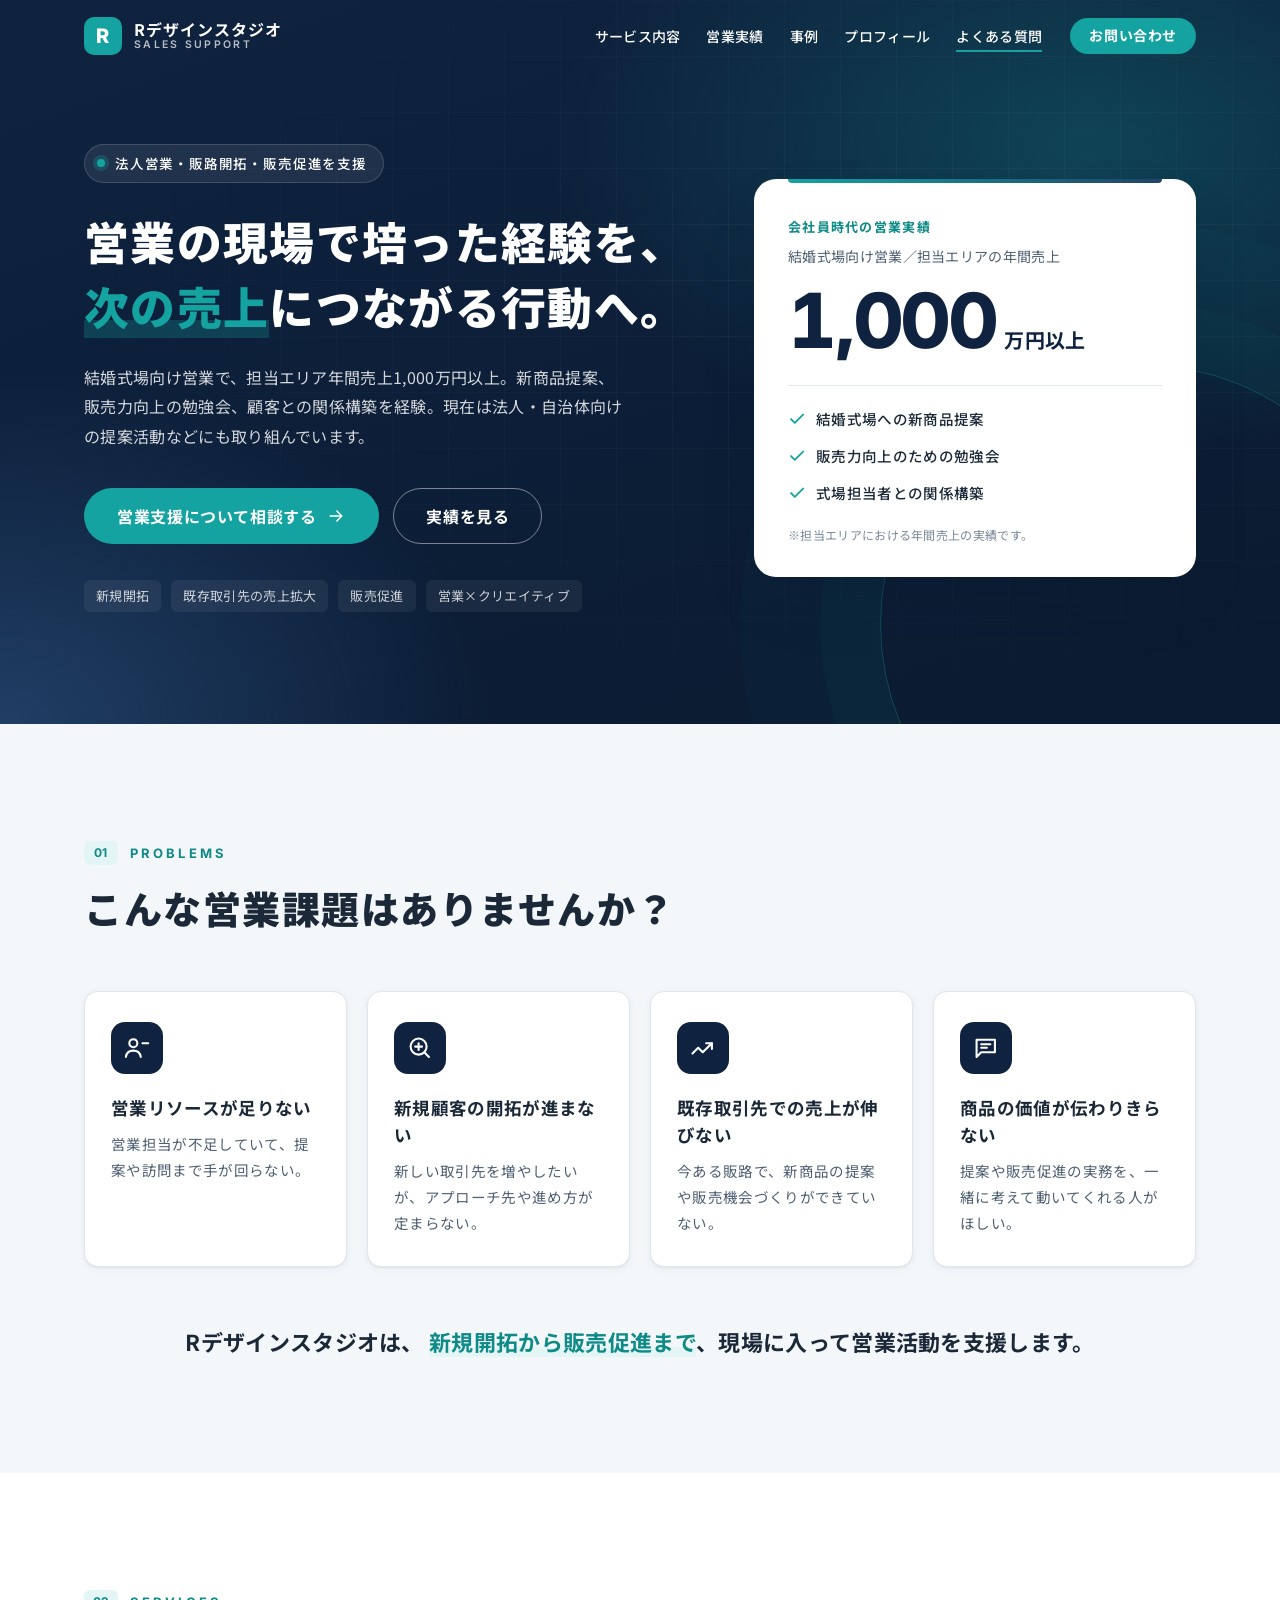
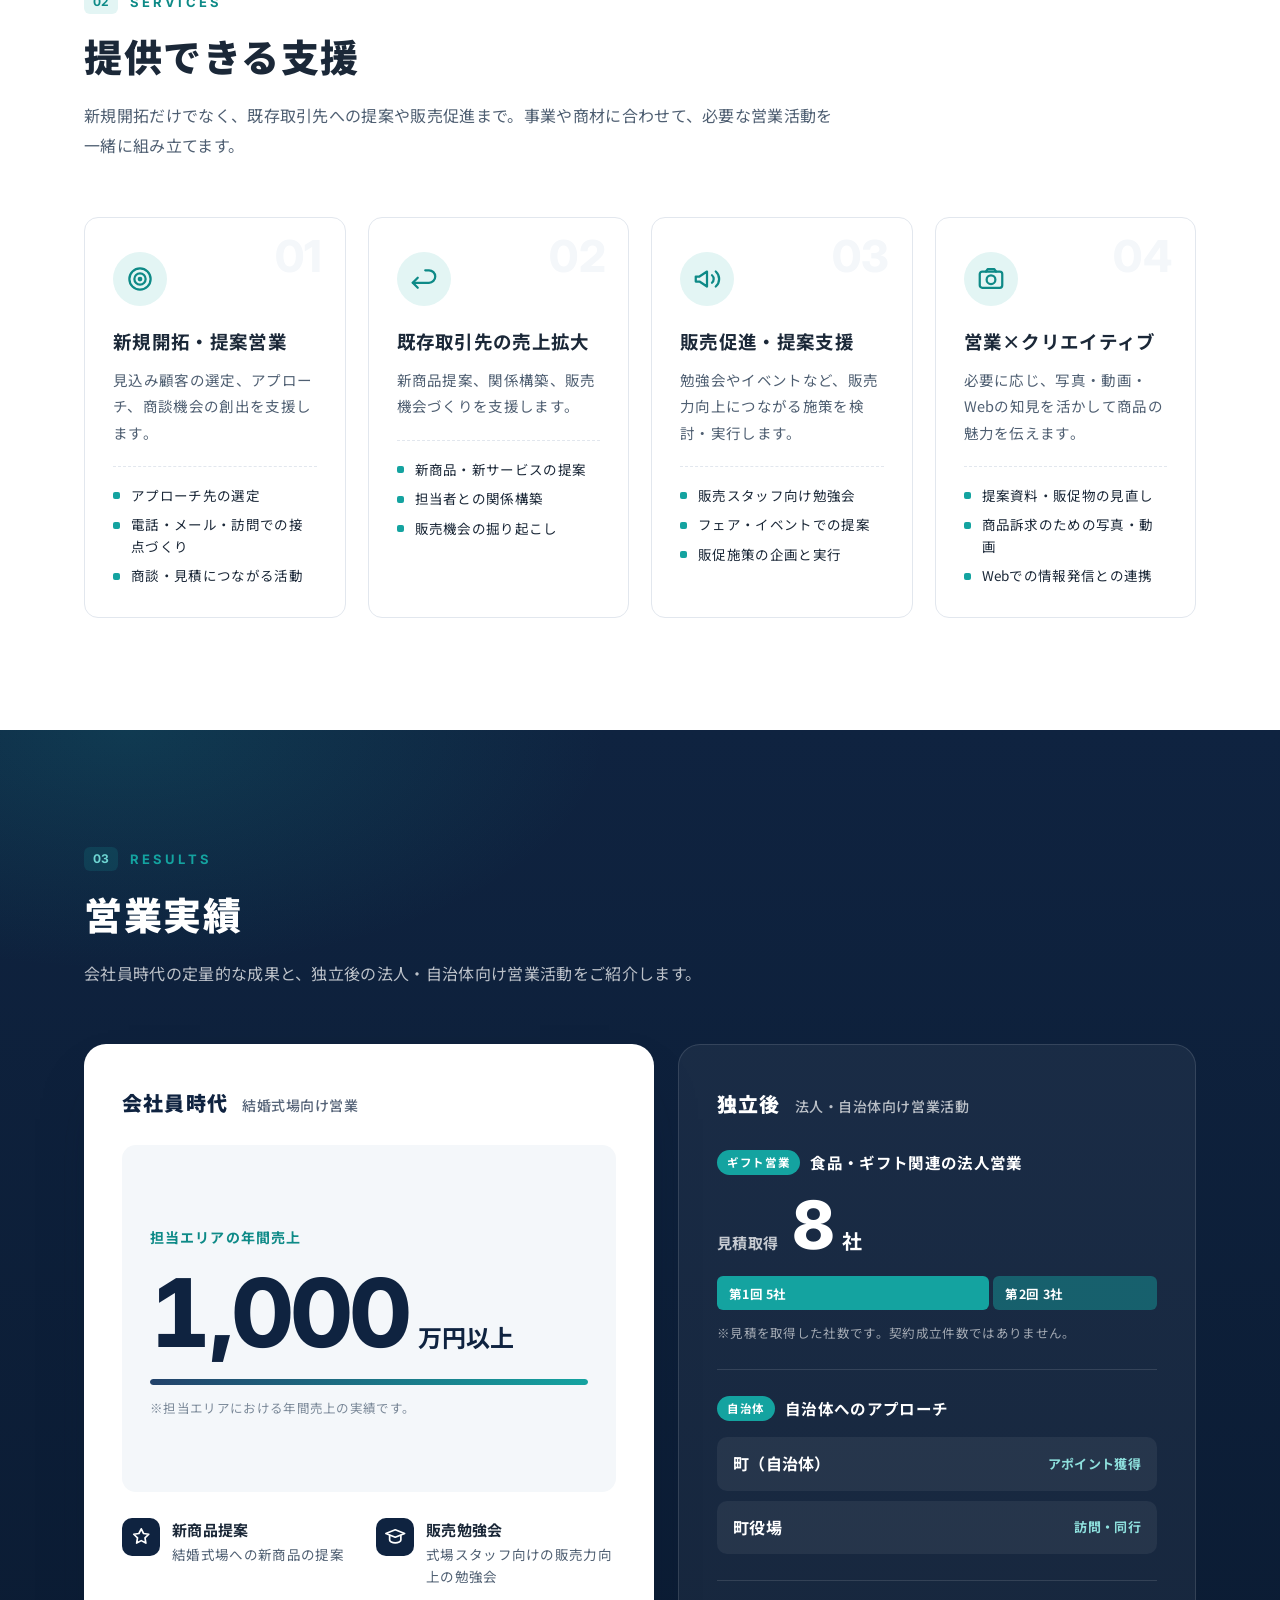
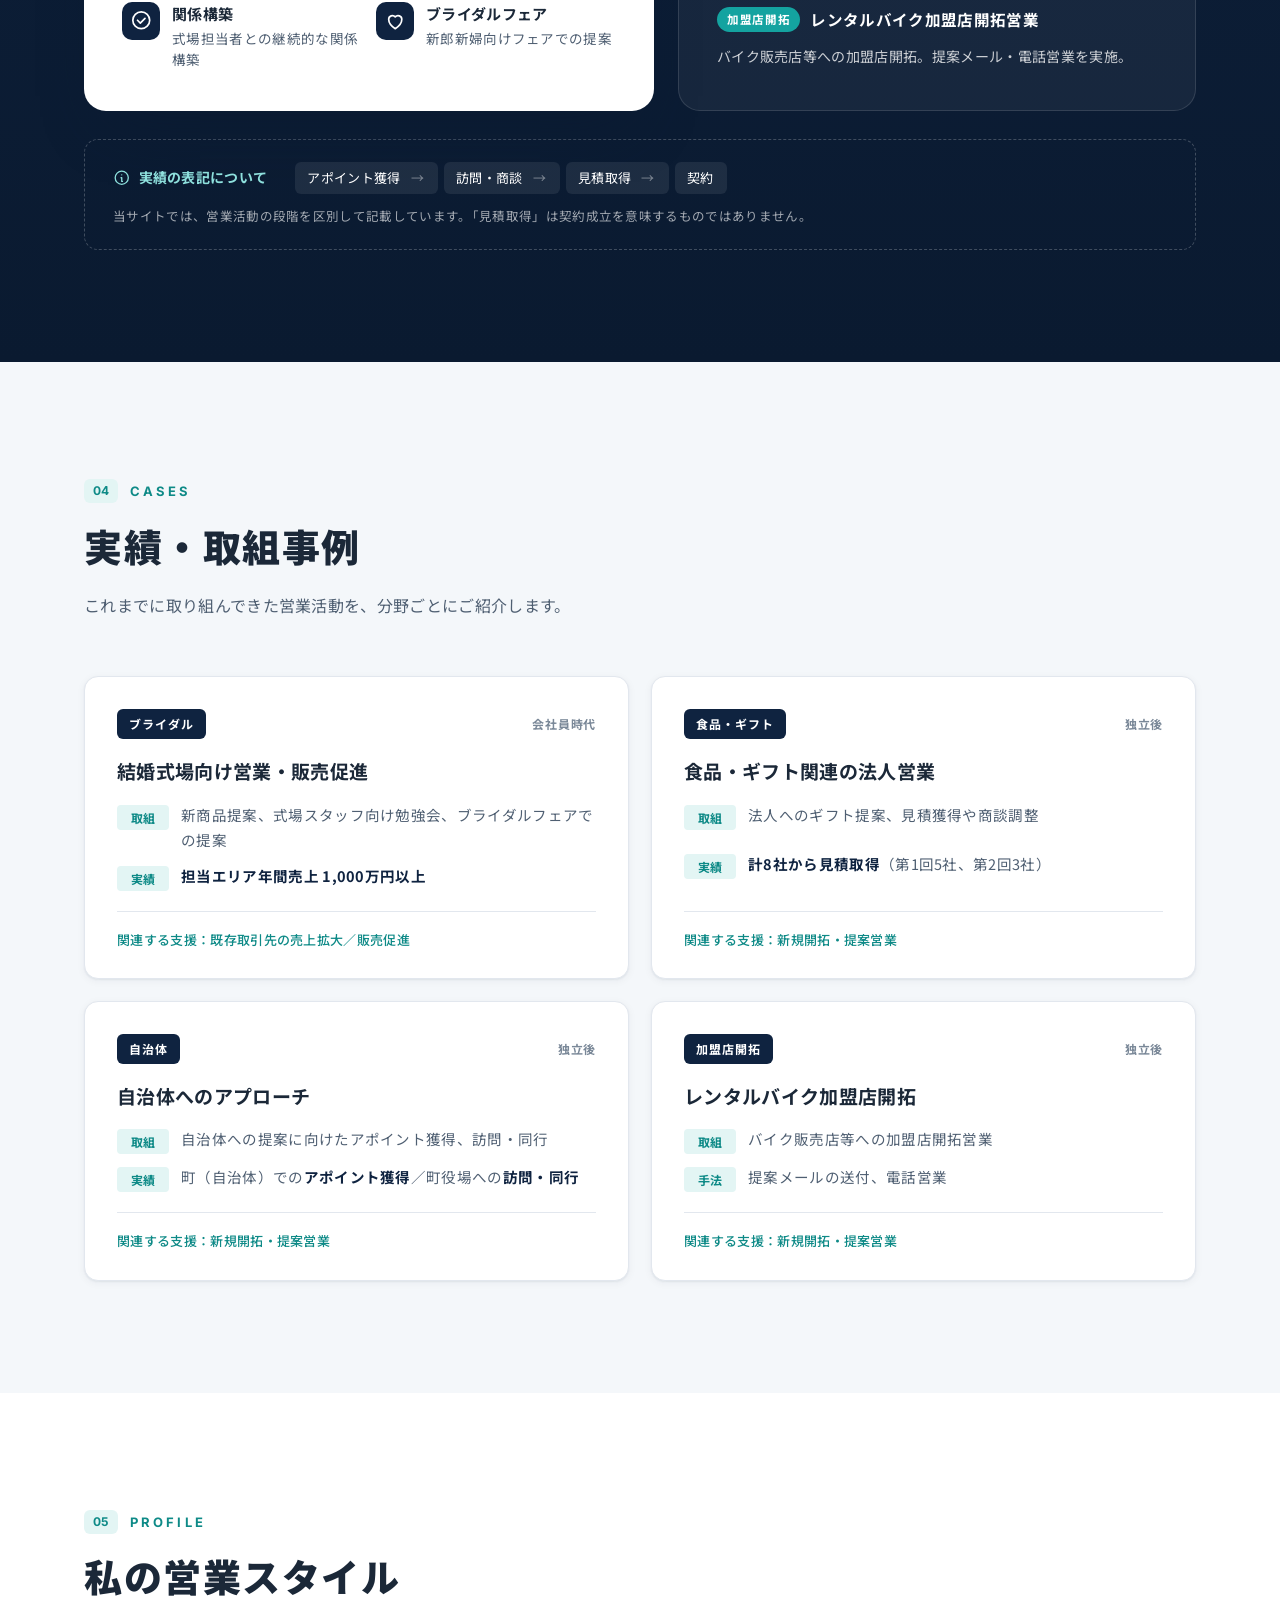
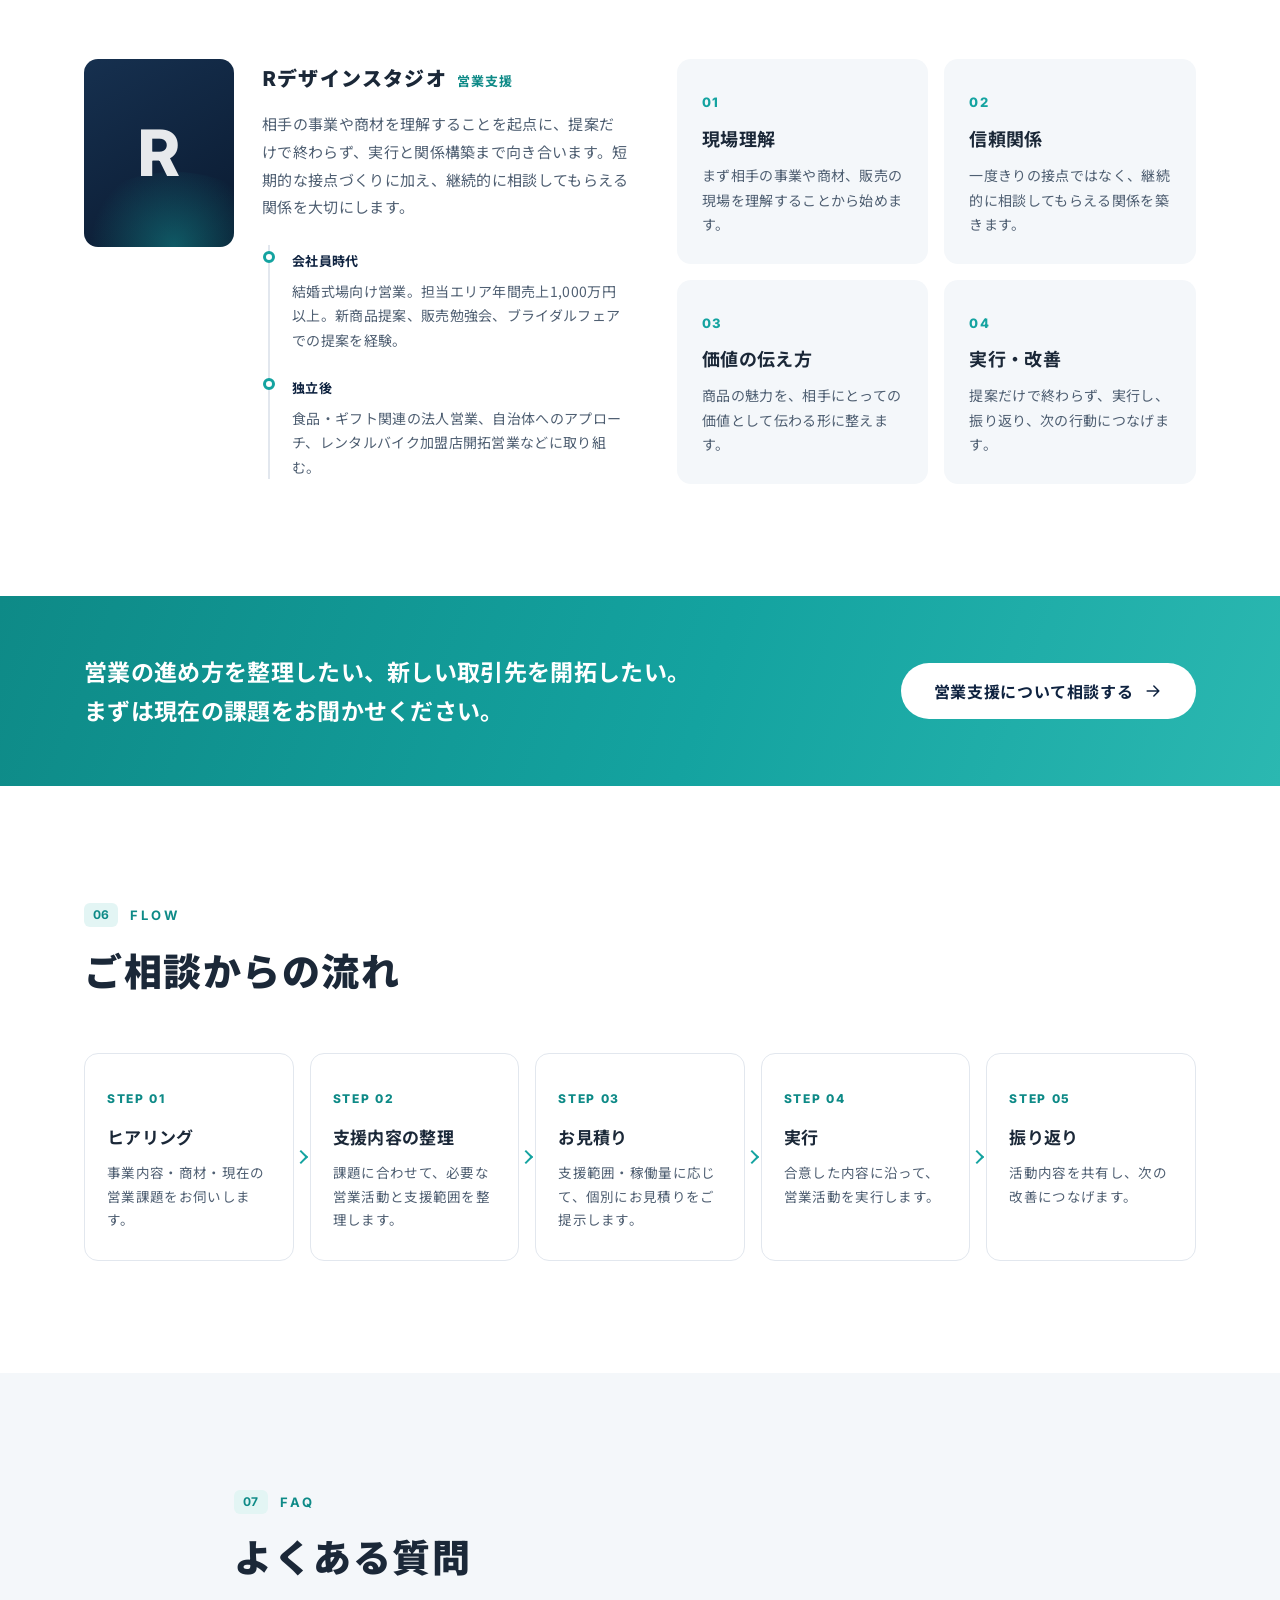
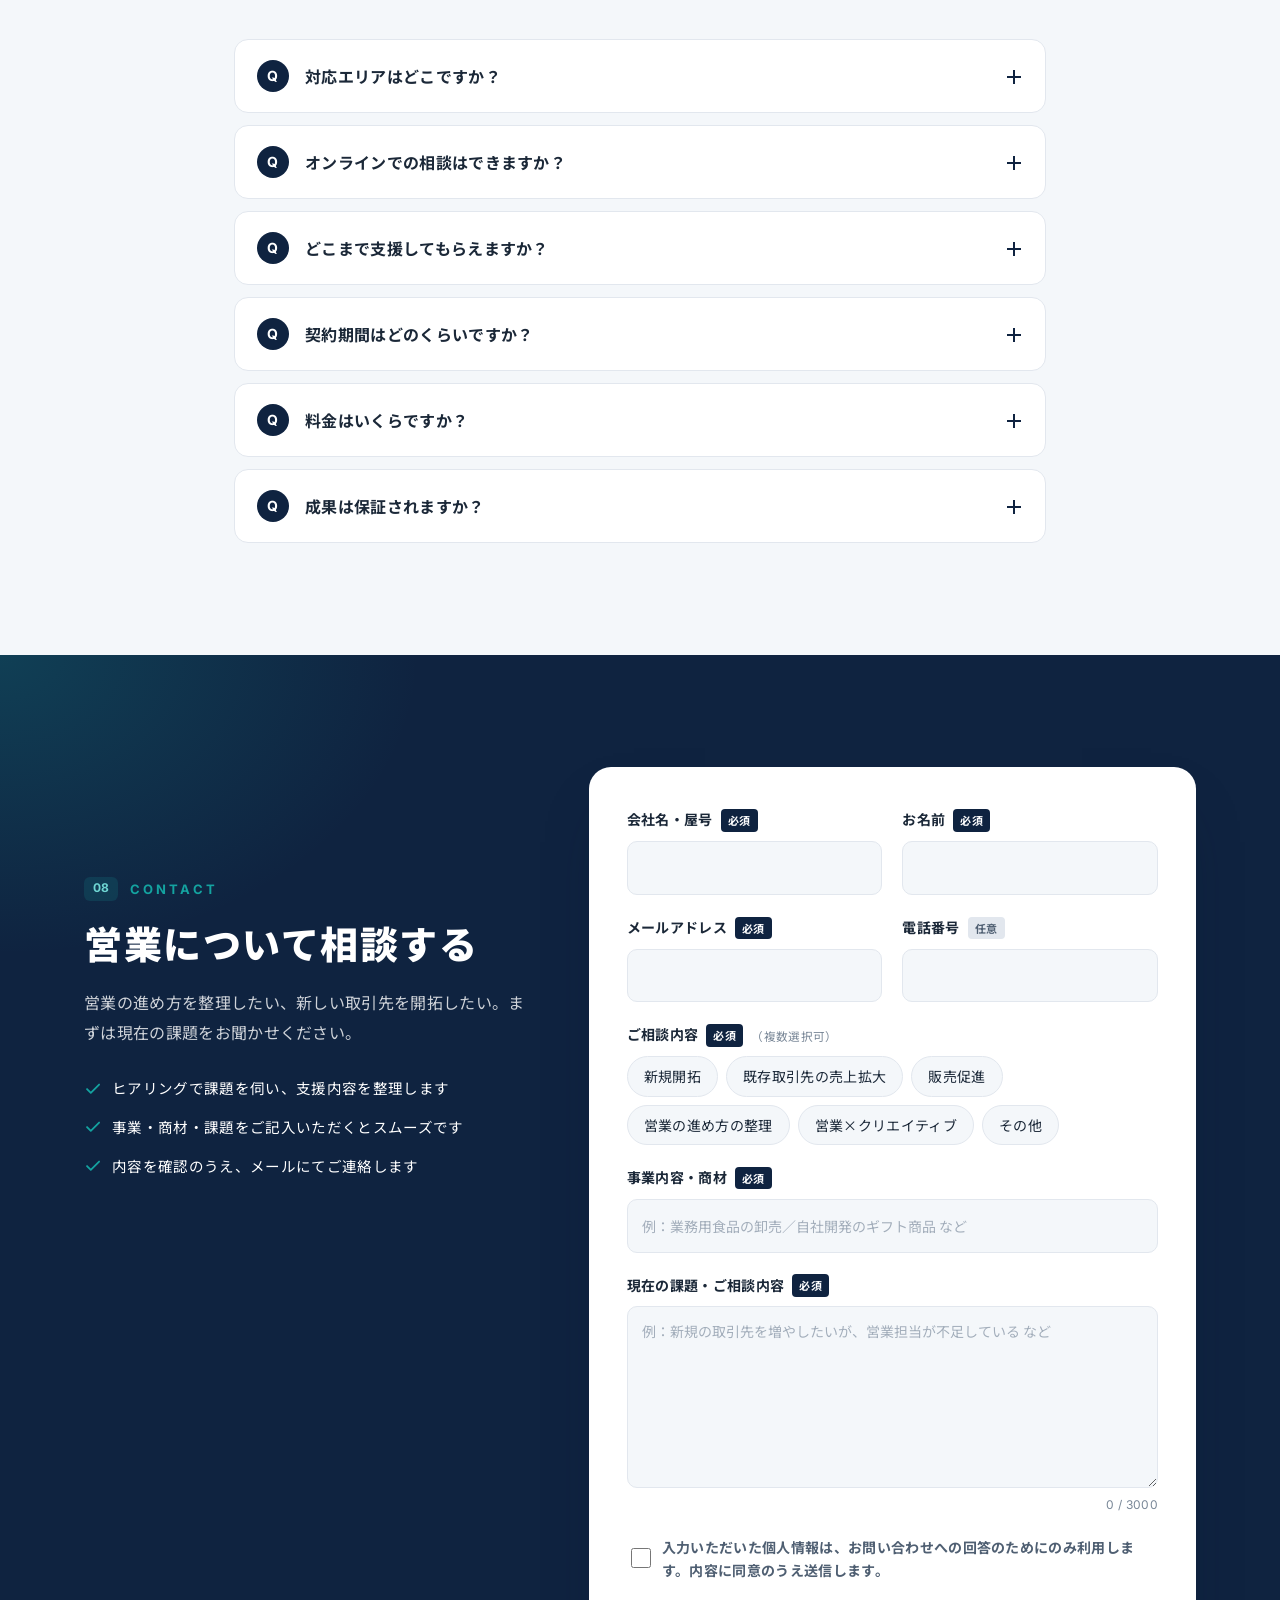
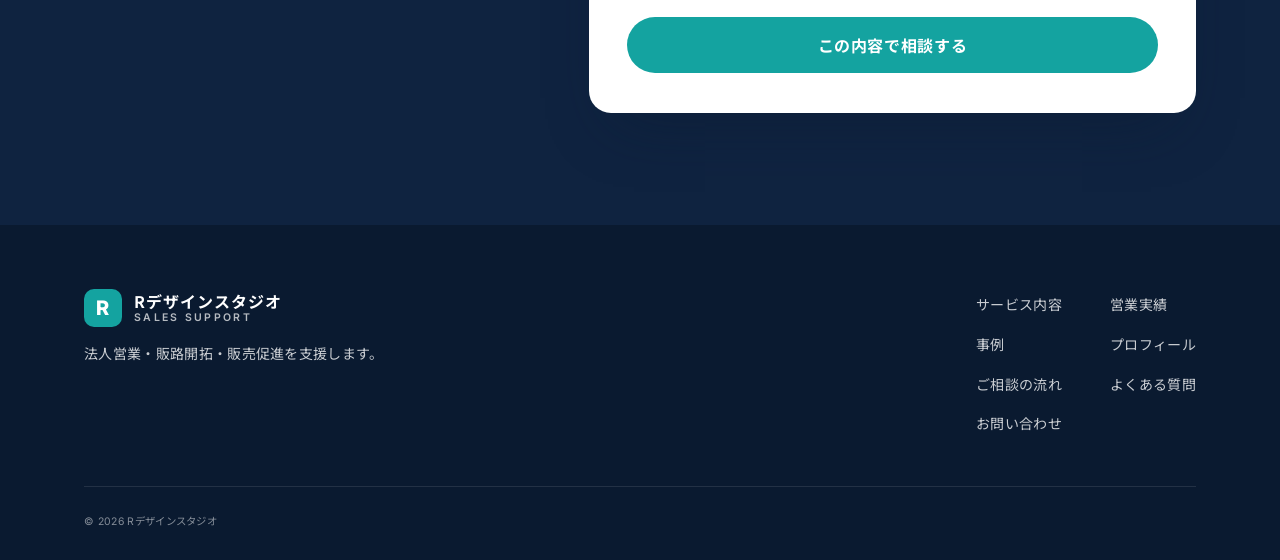
==== index.html @ 6e4649cf "営業支援サービス専門トップページを追加 構成案PDFの構成（ファーストビュー〜お問い合わせの9セクション）と掲載文案をもとに、 法人向け営業支援のLPを制作。  - ネイビー×白×青緑のBtoBデザイ" ====
<!doctype html>
<html lang="ja">
<head>
  <meta charset="utf-8">
  <meta name="viewport" content="width=device-width, initial-scale=1">
  <title>Rデザインスタジオ 営業支援｜法人営業・販路開拓・販売促進の支援</title>
  <meta name="description" content="Rデザインスタジオの営業支援サービス。結婚式場向け営業で担当エリア年間売上1,000万円以上の経験をもとに、新規開拓・既存取引先の売上拡大・販売促進まで、法人企業の営業活動を支援します。">
  <meta name="theme-color" content="#0f2340">
  <meta property="og:type" content="website">
  <meta property="og:title" content="Rデザインスタジオ 営業支援">
  <meta property="og:description" content="営業の現場で培った経験を、次の売上につながる行動へ。法人営業・販路開拓・販売促進を支援します。">
  <meta property="og:locale" content="ja_JP">
  <link rel="icon" href="data:image/svg+xml,%3Csvg xmlns='http://www.w3.org/2000/svg' viewBox='0 0 64 64'%3E%3Crect width='64' height='64' rx='14' fill='%230f2340'/%3E%3Ctext x='32' y='44' font-family='Arial' font-weight='700' font-size='34' text-anchor='middle' fill='%2314a3a0'%3ER%3C/text%3E%3C/svg%3E">
  <link rel="preconnect" href="https://fonts.googleapis.com">
  <link rel="preconnect" href="https://fonts.gstatic.com" crossorigin>
  <link href="https://fonts.googleapis.com/css2?family=Inter:wght@500;600;700;800&family=Noto+Sans+JP:wght@400;500;700;900&display=swap" rel="stylesheet">
  <link rel="stylesheet" href="assets/css/style.css">
  <script>document.documentElement.classList.add('js');</script>
</head>
<body>
  <a class="skip-link" href="#main">本文へスキップ</a>

  <!-- ================= Header ================= -->
  <header class="site-header" id="top">
    <div class="container header-inner">
      <a class="brand" href="#top" aria-label="Rデザインスタジオ 営業支援 トップへ">
        <span class="brand-mark" aria-hidden="true">R</span>
        <span class="brand-text">
          <span class="brand-name">Rデザインスタジオ</span>
          <span class="brand-sub">SALES SUPPORT</span>
        </span>
      </a>

      <nav class="global-nav" id="global-nav" aria-label="メインメニュー">
        <ul>
          <li><a href="#services">サービス内容</a></li>
          <li><a href="#results">営業実績</a></li>
          <li><a href="#cases">事例</a></li>
          <li><a href="#profile">プロフィール</a></li>
          <li><a href="#faq">よくある質問</a></li>
        </ul>
        <a class="btn btn-primary btn-sm nav-cta" href="#contact">お問い合わせ</a>
      </nav>

      <button class="nav-toggle" type="button" aria-controls="global-nav" aria-expanded="false">
        <span class="nav-toggle-bar" aria-hidden="true"></span>
        <span class="visually-hidden">メニューを開く</span>
      </button>
    </div>
  </header>

  <main id="main">

    <!-- ================= 01 Hero ================= -->
    <section class="hero" aria-labelledby="hero-title">
      <div class="hero-bg" aria-hidden="true"></div>
      <div class="container hero-inner">
        <div class="hero-copy">
          <p class="hero-eyebrow reveal">
            <span class="dot" aria-hidden="true"></span>
            法人営業・販路開拓・販売促進を支援
          </p>
          <h1 class="hero-title reveal" id="hero-title">
            <span class="nw">営業の現場で</span><span class="nw">培った経験を、</span><br>
            <span class="nw"><span class="accent">次の売上</span>に</span><span class="nw">つながる行動へ。</span>
          </h1>
          <p class="hero-lead reveal">
            結婚式場向け営業で、担当エリア年間売上1,000万円以上。新商品提案、販売力向上の勉強会、顧客との関係構築を経験。現在は法人・自治体向けの提案活動などにも取り組んでいます。
          </p>
          <div class="hero-actions reveal">
            <a class="btn btn-primary btn-lg" href="#contact">
              営業支援について相談する
              <svg class="icon" viewBox="0 0 24 24" aria-hidden="true"><path d="M5 12h14M13 6l6 6-6 6"/></svg>
            </a>
            <a class="btn btn-ghost btn-lg" href="#results">実績を見る</a>
          </div>
          <ul class="hero-tags reveal" aria-label="対応領域">
            <li>新規開拓</li>
            <li>既存取引先の売上拡大</li>
            <li>販売促進</li>
            <li>営業×クリエイティブ</li>
          </ul>
        </div>

        <aside class="hero-card reveal" aria-label="主な営業実績">
          <p class="hero-card-label">会社員時代の営業実績</p>
          <p class="hero-card-sub">結婚式場向け営業／担当エリアの年間売上</p>
          <p class="kpi">
            <span class="kpi-num" data-count="1000" data-format="comma">1,000</span><span class="kpi-unit">万円以上</span>
          </p>
          <ul class="hero-card-list">
            <li>
              <svg class="icon" viewBox="0 0 24 24" aria-hidden="true"><path d="M20 6 9 17l-5-5"/></svg>
              結婚式場への新商品提案
            </li>
            <li>
              <svg class="icon" viewBox="0 0 24 24" aria-hidden="true"><path d="M20 6 9 17l-5-5"/></svg>
              販売力向上のための勉強会
            </li>
            <li>
              <svg class="icon" viewBox="0 0 24 24" aria-hidden="true"><path d="M20 6 9 17l-5-5"/></svg>
              式場担当者との関係構築
            </li>
          </ul>
          <p class="hero-card-note">※担当エリアにおける年間売上の実績です。</p>
        </aside>
      </div>
    </section>

    <!-- ================= 02 Problems ================= -->
    <section class="section problems" aria-labelledby="problems-title">
      <div class="container">
        <header class="section-head reveal">
          <p class="section-label"><span>01</span>PROBLEMS</p>
          <h2 class="section-title" id="problems-title">こんな営業課題はありませんか？</h2>
        </header>

        <ul class="problem-grid">
          <li class="problem-card reveal">
            <span class="problem-icon" aria-hidden="true">
              <svg class="icon" viewBox="0 0 24 24"><circle cx="9" cy="8" r="3.5"/><path d="M2.5 20c.6-3.6 3.3-5.5 6.5-5.5s5.9 1.9 6.5 5.5"/><path d="M17 8h5"/></svg>
            </span>
            <h3>営業リソースが足りない</h3>
            <p>営業担当が不足していて、提案や訪問まで手が回らない。</p>
          </li>
          <li class="problem-card reveal">
            <span class="problem-icon" aria-hidden="true">
              <svg class="icon" viewBox="0 0 24 24"><circle cx="11" cy="11" r="7"/><path d="m20 20-4-4"/><path d="M11 8v6M8 11h6"/></svg>
            </span>
            <h3>新規顧客の開拓が進まない</h3>
            <p>新しい取引先を増やしたいが、アプローチ先や進め方が定まらない。</p>
          </li>
          <li class="problem-card reveal">
            <span class="problem-icon" aria-hidden="true">
              <svg class="icon" viewBox="0 0 24 24"><path d="M3 17l5-5 4 4 8-8"/><path d="M15 8h5v5"/></svg>
            </span>
            <h3>既存取引先での売上が伸びない</h3>
            <p>今ある販路で、新商品の提案や販売機会づくりができていない。</p>
          </li>
          <li class="problem-card reveal">
            <span class="problem-icon" aria-hidden="true">
              <svg class="icon" viewBox="0 0 24 24"><path d="M4 5h16v11H8l-4 4z"/><path d="M8 9h8M8 12h5"/></svg>
            </span>
            <h3>商品の価値が伝わりきらない</h3>
            <p>提案や販売促進の実務を、一緒に考えて動いてくれる人がほしい。</p>
          </li>
        </ul>

        <p class="problems-bridge reveal">
          <span>Rデザインスタジオは、</span>
          <strong>新規開拓から販売促進まで</strong><span>、現場に入って営業活動を支援します。</span>
        </p>
      </div>
    </section>

    <!-- ================= 03 Services ================= -->
    <section class="section services" id="services" aria-labelledby="services-title">
      <div class="container">
        <header class="section-head reveal">
          <p class="section-label"><span>02</span>SERVICES</p>
          <h2 class="section-title" id="services-title">提供できる支援</h2>
          <p class="section-desc">新規開拓だけでなく、既存取引先への提案や販売促進まで。事業や商材に合わせて、必要な営業活動を一緒に組み立てます。</p>
        </header>

        <div class="service-grid">
          <article class="service-card reveal">
            <div class="service-num">01</div>
            <span class="service-icon" aria-hidden="true">
              <svg class="icon" viewBox="0 0 24 24"><circle cx="12" cy="12" r="8.5"/><circle cx="12" cy="12" r="4.5"/><circle cx="12" cy="12" r="1"/></svg>
            </span>
            <h3>新規開拓・提案営業</h3>
            <p>見込み顧客の選定、アプローチ、商談機会の創出を支援します。</p>
            <ul class="service-points">
              <li>アプローチ先の選定</li>
              <li>電話・メール・訪問での接点づくり</li>
              <li>商談・見積につながる活動</li>
            </ul>
          </article>

          <article class="service-card reveal">
            <div class="service-num">02</div>
            <span class="service-icon" aria-hidden="true">
              <svg class="icon" viewBox="0 0 24 24"><path d="M7 11 3 15l4 4"/><path d="M3 15h13a5 5 0 0 0 0-10h-3"/></svg>
            </span>
            <h3>既存取引先の売上拡大</h3>
            <p>新商品提案、関係構築、販売機会づくりを支援します。</p>
            <ul class="service-points">
              <li>新商品・新サービスの提案</li>
              <li>担当者との関係構築</li>
              <li>販売機会の掘り起こし</li>
            </ul>
          </article>

          <article class="service-card reveal">
            <div class="service-num">03</div>
            <span class="service-icon" aria-hidden="true">
              <svg class="icon" viewBox="0 0 24 24"><path d="M3 10v4h3l6 4V6L6 10z"/><path d="M16 9a4 4 0 0 1 0 6M19 6a8 8 0 0 1 0 12"/></svg>
            </span>
            <h3>販売促進・提案支援</h3>
            <p>勉強会やイベントなど、販売力向上につながる施策を検討・実行します。</p>
            <ul class="service-points">
              <li>販売スタッフ向け勉強会</li>
              <li>フェア・イベントでの提案</li>
              <li>販促施策の企画と実行</li>
            </ul>
          </article>

          <article class="service-card reveal">
            <div class="service-num">04</div>
            <span class="service-icon" aria-hidden="true">
              <svg class="icon" viewBox="0 0 24 24"><rect x="3" y="6" width="18" height="13" rx="2"/><circle cx="12" cy="12.5" r="3.5"/><path d="M8 6l1.5-2h5L16 6"/></svg>
            </span>
            <h3>営業×クリエイティブ</h3>
            <p>必要に応じ、写真・動画・Webの知見を活かして商品の魅力を伝えます。</p>
            <ul class="service-points">
              <li>提案資料・販促物の見直し</li>
              <li>商品訴求のための写真・動画</li>
              <li>Webでの情報発信との連携</li>
            </ul>
          </article>
        </div>
      </div>
    </section>

    <!-- ================= 04 Results ================= -->
    <section class="section results" id="results" aria-labelledby="results-title">
      <div class="container">
        <header class="section-head section-head-light reveal">
          <p class="section-label"><span>03</span>RESULTS</p>
          <h2 class="section-title" id="results-title">営業実績</h2>
          <p class="section-desc">会社員時代の定量的な成果と、独立後の法人・自治体向け営業活動をご紹介します。</p>
        </header>

        <div class="results-grid">
          <!-- 会社員時代 -->
          <article class="result-panel result-main reveal">
            <p class="result-era">会社員時代<span>結婚式場向け営業</span></p>
            <div class="result-kpi">
              <p class="result-kpi-label">担当エリアの年間売上</p>
              <p class="kpi kpi-xl">
                <span class="kpi-num" data-count="1000" data-format="comma">1,000</span><span class="kpi-unit">万円以上</span>
              </p>
              <div class="kpi-meter" aria-hidden="true"><span></span></div>
              <p class="result-note">※担当エリアにおける年間売上の実績です。</p>
            </div>
            <ul class="result-activities">
              <li>
                <span class="ra-icon" aria-hidden="true"><svg class="icon" viewBox="0 0 24 24"><path d="M12 3l2.5 5 5.5.8-4 3.9.9 5.5L12 15.6 7.1 18.2 8 12.7 4 8.8 9.5 8z"/></svg></span>
                <span><strong>新商品提案</strong>結婚式場への新商品の提案</span>
              </li>
              <li>
                <span class="ra-icon" aria-hidden="true"><svg class="icon" viewBox="0 0 24 24"><path d="M2 8l10-4 10 4-10 4z"/><path d="M6 10v5c0 1.5 2.7 3 6 3s6-1.5 6-3v-5"/></svg></span>
                <span><strong>販売勉強会</strong>式場スタッフ向けの販売力向上の勉強会</span>
              </li>
              <li>
                <span class="ra-icon" aria-hidden="true"><svg class="icon" viewBox="0 0 24 24"><path d="M8 12l3 3 5-5"/><path d="M3 12a9 9 0 1 0 18 0 9 9 0 1 0-18 0"/></svg></span>
                <span><strong>関係構築</strong>式場担当者との継続的な関係構築</span>
              </li>
              <li>
                <span class="ra-icon" aria-hidden="true"><svg class="icon" viewBox="0 0 24 24"><path d="M12 21s-7-4.4-7-10a4 4 0 0 1 7-2.6A4 4 0 0 1 19 11c0 5.6-7 10-7 10z"/></svg></span>
                <span><strong>ブライダルフェア</strong>新郎新婦向けフェアでの提案</span>
              </li>
            </ul>
          </article>

          <!-- 独立後 -->
          <article class="result-panel result-sub reveal">
            <p class="result-era">独立後<span>法人・自治体向け営業活動</span></p>

            <div class="result-block">
              <p class="result-block-title">
                <span class="chip">ギフト営業</span>食品・ギフト関連の法人営業
              </p>
              <p class="kpi kpi-md">
                <span class="kpi-pre">見積取得</span><span class="kpi-num" data-count="8">8</span><span class="kpi-unit">社</span>
              </p>
              <div class="split-bar" role="img" aria-label="第1回5社、第2回3社、計8社から見積取得">
                <span class="split split-a" style="--w:62.5%"><em>第1回 5社</em></span>
                <span class="split split-b" style="--w:37.5%"><em>第2回 3社</em></span>
              </div>
              <p class="result-note">※見積を取得した社数です。契約成立件数ではありません。</p>
            </div>

            <div class="result-block">
              <p class="result-block-title"><span class="chip">自治体</span>自治体へのアプローチ</p>
              <ul class="result-facts">
                <li><strong>町（自治体）</strong><span>アポイント獲得</span></li>
                <li><strong>町役場</strong><span>訪問・同行</span></li>
              </ul>
            </div>

            <div class="result-block">
              <p class="result-block-title"><span class="chip">加盟店開拓</span>レンタルバイク加盟店開拓営業</p>
              <p class="result-text">バイク販売店等への加盟店開拓。提案メール・電話営業を実施。</p>
            </div>
          </article>
        </div>

        <div class="stage-legend reveal" aria-label="実績表記の区分">
          <p class="stage-legend-title">
            <svg class="icon" viewBox="0 0 24 24" aria-hidden="true"><circle cx="12" cy="12" r="9"/><path d="M12 8v.01M11 12h1v5h1"/></svg>
            実績の表記について
          </p>
          <ol class="stage-steps">
            <li>アポイント獲得</li>
            <li>訪問・商談</li>
            <li>見積取得</li>
            <li>契約</li>
          </ol>
          <p class="stage-legend-text">当サイトでは、営業活動の段階を区別して記載しています。「見積取得」は契約成立を意味するものではありません。</p>
        </div>
      </div>
    </section>

    <!-- ================= 05 Cases ================= -->
    <section class="section cases" id="cases" aria-labelledby="cases-title">
      <div class="container">
        <header class="section-head reveal">
          <p class="section-label"><span>04</span>CASES</p>
          <h2 class="section-title" id="cases-title">実績・取組事例</h2>
          <p class="section-desc">これまでに取り組んできた営業活動を、分野ごとにご紹介します。</p>
        </header>

        <div class="case-grid">
          <article class="case-card reveal">
            <div class="case-top">
              <span class="case-cat">ブライダル</span>
              <span class="case-era">会社員時代</span>
            </div>
            <h3>結婚式場向け営業・販売促進</h3>
            <dl class="case-dl">
              <div><dt>取組</dt><dd>新商品提案、式場スタッフ向け勉強会、ブライダルフェアでの提案</dd></div>
              <div><dt>実績</dt><dd><strong>担当エリア年間売上 1,000万円以上</strong></dd></div>
            </dl>
            <p class="case-link">関連する支援：既存取引先の売上拡大／販売促進</p>
          </article>

          <article class="case-card reveal">
            <div class="case-top">
              <span class="case-cat">食品・ギフト</span>
              <span class="case-era">独立後</span>
            </div>
            <h3>食品・ギフト関連の法人営業</h3>
            <dl class="case-dl">
              <div><dt>取組</dt><dd>法人へのギフト提案、見積獲得や商談調整</dd></div>
              <div><dt>実績</dt><dd><strong>計8社から見積取得</strong>（第1回5社、第2回3社）</dd></div>
            </dl>
            <p class="case-link">関連する支援：新規開拓・提案営業</p>
          </article>

          <article class="case-card reveal">
            <div class="case-top">
              <span class="case-cat">自治体</span>
              <span class="case-era">独立後</span>
            </div>
            <h3>自治体へのアプローチ</h3>
            <dl class="case-dl">
              <div><dt>取組</dt><dd>自治体への提案に向けたアポイント獲得、訪問・同行</dd></div>
              <div><dt>実績</dt><dd>町（自治体）での<strong>アポイント獲得</strong>／町役場への<strong>訪問・同行</strong></dd></div>
            </dl>
            <p class="case-link">関連する支援：新規開拓・提案営業</p>
          </article>

          <article class="case-card reveal">
            <div class="case-top">
              <span class="case-cat">加盟店開拓</span>
              <span class="case-era">独立後</span>
            </div>
            <h3>レンタルバイク加盟店開拓</h3>
            <dl class="case-dl">
              <div><dt>取組</dt><dd>バイク販売店等への加盟店開拓営業</dd></div>
              <div><dt>手法</dt><dd>提案メールの送付、電話営業</dd></div>
            </dl>
            <p class="case-link">関連する支援：新規開拓・提案営業</p>
          </article>
        </div>
      </div>
    </section>

    <!-- ================= 06 Profile / Style ================= -->
    <section class="section profile" id="profile" aria-labelledby="profile-title">
      <div class="container">
        <header class="section-head reveal">
          <p class="section-label"><span>05</span>PROFILE</p>
          <h2 class="section-title" id="profile-title">私の営業スタイル</h2>
        </header>

        <div class="profile-layout">
          <div class="profile-intro reveal">
            <!-- 本人プロフィール写真をご用意いただいたら、下の .profile-photo 内を <img src="assets/img/profile.jpg" alt="..."> に差し替えてください -->
            <figure class="profile-photo" aria-hidden="true">
              <span class="profile-photo-mark">R</span>
            </figure>
            <div class="profile-text">
              <p class="profile-name">Rデザインスタジオ<span>営業支援</span></p>
              <p class="profile-lead">
                相手の事業や商材を理解することを起点に、提案だけで終わらず、実行と関係構築まで向き合います。短期的な接点づくりに加え、継続的に相談してもらえる関係を大切にします。
              </p>
              <ol class="timeline">
                <li>
                  <span class="tl-tag">会社員時代</span>
                  <p>結婚式場向け営業。担当エリア年間売上1,000万円以上。新商品提案、販売勉強会、ブライダルフェアでの提案を経験。</p>
                </li>
                <li>
                  <span class="tl-tag">独立後</span>
                  <p>食品・ギフト関連の法人営業、自治体へのアプローチ、レンタルバイク加盟店開拓営業などに取り組む。</p>
                </li>
              </ol>
            </div>
          </div>

          <ul class="style-grid">
            <li class="style-card reveal">
              <span class="style-num">01</span>
              <h3>現場理解</h3>
              <p>まず相手の事業や商材、販売の現場を理解することから始めます。</p>
            </li>
            <li class="style-card reveal">
              <span class="style-num">02</span>
              <h3>信頼関係</h3>
              <p>一度きりの接点ではなく、継続的に相談してもらえる関係を築きます。</p>
            </li>
            <li class="style-card reveal">
              <span class="style-num">03</span>
              <h3>価値の伝え方</h3>
              <p>商品の魅力を、相手にとっての価値として伝わる形に整えます。</p>
            </li>
            <li class="style-card reveal">
              <span class="style-num">04</span>
              <h3>実行・改善</h3>
              <p>提案だけで終わらず、実行し、振り返り、次の行動につなげます。</p>
            </li>
          </ul>
        </div>
      </div>
    </section>

    <!-- ================= Mid CTA ================= -->
    <section class="cta-band" aria-label="ご相談のご案内">
      <div class="container cta-band-inner reveal">
        <p class="cta-band-text">営業の進め方を整理したい、新しい取引先を開拓したい。<br class="pc-only">まずは現在の課題をお聞かせください。</p>
        <a class="btn btn-accent btn-lg" href="#contact">
          営業支援について相談する
          <svg class="icon" viewBox="0 0 24 24" aria-hidden="true"><path d="M5 12h14M13 6l6 6-6 6"/></svg>
        </a>
      </div>
    </section>

    <!-- ================= 07 Flow ================= -->
    <section class="section flow" id="flow" aria-labelledby="flow-title">
      <div class="container">
        <header class="section-head reveal">
          <p class="section-label"><span>06</span>FLOW</p>
          <h2 class="section-title" id="flow-title">ご相談からの流れ</h2>
        </header>

        <ol class="flow-list">
          <li class="flow-step reveal">
            <span class="flow-num">STEP 01</span>
            <h3>ヒアリング</h3>
            <p>事業内容・商材・現在の営業課題をお伺いします。</p>
          </li>
          <li class="flow-step reveal">
            <span class="flow-num">STEP 02</span>
            <h3>支援内容の整理</h3>
            <p>課題に合わせて、必要な営業活動と支援範囲を整理します。</p>
          </li>
          <li class="flow-step reveal">
            <span class="flow-num">STEP 03</span>
            <h3>お見積り</h3>
            <p>支援範囲・稼働量に応じて、個別にお見積りをご提示します。</p>
          </li>
          <li class="flow-step reveal">
            <span class="flow-num">STEP 04</span>
            <h3>実行</h3>
            <p>合意した内容に沿って、営業活動を実行します。</p>
          </li>
          <li class="flow-step reveal">
            <span class="flow-num">STEP 05</span>
            <h3>振り返り</h3>
            <p>活動内容を共有し、次の改善につなげます。</p>
          </li>
        </ol>
      </div>
    </section>

    <!-- ================= 08 FAQ ================= -->
    <!-- 対応エリア・稼働時間・契約形態は、正式なサービス設計後に回答文を確定してください -->
    <section class="section faq" id="faq" aria-labelledby="faq-title">
      <div class="container container-narrow">
        <header class="section-head reveal">
          <p class="section-label"><span>07</span>FAQ</p>
          <h2 class="section-title" id="faq-title">よくある質問</h2>
        </header>

        <div class="faq-list">
          <details class="faq-item reveal">
            <summary><span class="faq-q">Q</span>対応エリアはどこですか？</summary>
            <div class="faq-a"><p>ご相談内容や訪問の有無によって異なります。まずは所在地と想定している営業エリアをお知らせください。対応可否を確認のうえご連絡します。</p></div>
          </details>
          <details class="faq-item reveal">
            <summary><span class="faq-q">Q</span>オンラインでの相談はできますか？</summary>
            <div class="faq-a"><p>初回のヒアリング方法はご相談のうえ決めさせていただきます。ご希望の方法をお問い合わせフォームにご記入ください。</p></div>
          </details>
          <details class="faq-item reveal">
            <summary><span class="faq-q">Q</span>どこまで支援してもらえますか？</summary>
            <div class="faq-a"><p>新規開拓・提案営業、既存取引先への提案、販売促進施策の検討・実行などに対応します。ヒアリングで課題を伺い、支援範囲を整理してからご提案します。</p></div>
          </details>
          <details class="faq-item reveal">
            <summary><span class="faq-q">Q</span>契約期間はどのくらいですか？</summary>
            <div class="faq-a"><p>支援内容に応じて個別にご相談のうえ決定します。</p></div>
          </details>
          <details class="faq-item reveal">
            <summary><span class="faq-q">Q</span>料金はいくらですか？</summary>
            <div class="faq-a"><p>案件の範囲や稼働量によって変わるため、個別にお見積りします。</p></div>
          </details>
          <details class="faq-item reveal">
            <summary><span class="faq-q">Q</span>成果は保証されますか？</summary>
            <div class="faq-a"><p>営業活動の成果は商材や市場環境によって変わるため、成果の保証はしておりません。そのぶん、活動内容と進捗を共有し、改善しながら進めます。</p></div>
          </details>
        </div>
      </div>
    </section>

    <!-- ================= 09 Contact ================= -->
    <section class="section contact" id="contact" aria-labelledby="contact-title">
      <div class="container">
        <div class="contact-layout">
          <header class="contact-head reveal">
            <p class="section-label section-label-light"><span>08</span>CONTACT</p>
            <h2 class="section-title" id="contact-title">営業について相談する</h2>
            <p class="contact-lead">営業の進め方を整理したい、新しい取引先を開拓したい。まずは現在の課題をお聞かせください。</p>
            <ul class="contact-points">
              <li>
                <svg class="icon" viewBox="0 0 24 24" aria-hidden="true"><path d="M20 6 9 17l-5-5"/></svg>
                ヒアリングで課題を伺い、支援内容を整理します
              </li>
              <li>
                <svg class="icon" viewBox="0 0 24 24" aria-hidden="true"><path d="M20 6 9 17l-5-5"/></svg>
                事業・商材・課題をご記入いただくとスムーズです
              </li>
              <li>
                <svg class="icon" viewBox="0 0 24 24" aria-hidden="true"><path d="M20 6 9 17l-5-5"/></svg>
                内容を確認のうえ、メールにてご連絡します
              </li>
            </ul>
          </header>

          <form class="contact-form reveal" id="contact-form" novalidate>
            <div class="form-grid">
              <div class="field">
                <label for="f-company">会社名・屋号<span class="req">必須</span></label>
                <input id="f-company" name="company" type="text" autocomplete="organization" required maxlength="100">
                <p class="field-error" aria-live="polite"></p>
              </div>
              <div class="field">
                <label for="f-name">お名前<span class="req">必須</span></label>
                <input id="f-name" name="name" type="text" autocomplete="name" required maxlength="60">
                <p class="field-error" aria-live="polite"></p>
              </div>
              <div class="field">
                <label for="f-email">メールアドレス<span class="req">必須</span></label>
                <input id="f-email" name="email" type="email" autocomplete="email" inputmode="email" required maxlength="254">
                <p class="field-error" aria-live="polite"></p>
              </div>
              <div class="field">
                <label for="f-tel">電話番号<span class="opt">任意</span></label>
                <input id="f-tel" name="tel" type="tel" autocomplete="tel" inputmode="tel" maxlength="20" pattern="[0-9０-９+\-−ー() ]*">
                <p class="field-error" aria-live="polite"></p>
              </div>

              <fieldset class="field field-full">
                <legend>ご相談内容<span class="req">必須</span><small>（複数選択可）</small></legend>
                <div class="check-group">
                  <label class="check"><input type="checkbox" name="topics" value="新規開拓"><span>新規開拓</span></label>
                  <label class="check"><input type="checkbox" name="topics" value="既存取引先の売上拡大"><span>既存取引先の売上拡大</span></label>
                  <label class="check"><input type="checkbox" name="topics" value="販売促進"><span>販売促進</span></label>
                  <label class="check"><input type="checkbox" name="topics" value="営業の進め方の整理"><span>営業の進め方の整理</span></label>
                  <label class="check"><input type="checkbox" name="topics" value="営業×クリエイティブ"><span>営業×クリエイティブ</span></label>
                  <label class="check"><input type="checkbox" name="topics" value="その他"><span>その他</span></label>
                </div>
                <p class="field-error" aria-live="polite"></p>
              </fieldset>

              <div class="field field-full">
                <label for="f-business">事業内容・商材<span class="req">必須</span></label>
                <input id="f-business" name="business" type="text" required maxlength="200" placeholder="例：業務用食品の卸売／自社開発のギフト商品 など">
                <p class="field-error" aria-live="polite"></p>
              </div>
              <div class="field field-full">
                <label for="f-message">現在の課題・ご相談内容<span class="req">必須</span></label>
                <textarea id="f-message" name="message" rows="6" required maxlength="3000" placeholder="例：新規の取引先を増やしたいが、営業担当が不足している など"></textarea>
                <p class="field-hint"><span class="char-count">0</span> / 3000</p>
                <p class="field-error" aria-live="polite"></p>
              </div>

              <!-- スパム対策（人には見えない項目。入力があれば送信しない） -->
              <div class="hp-field" aria-hidden="true">
                <label for="f-website">Website</label>
                <input id="f-website" name="_gotcha" type="text" tabindex="-1" autocomplete="off">
              </div>

              <div class="field field-full">
                <label class="check check-consent">
                  <input type="checkbox" name="consent" value="同意する" required>
                  <span>入力いただいた個人情報は、お問い合わせへの回答のためにのみ利用します。内容に同意のうえ送信します。</span>
                </label>
                <p class="field-error" aria-live="polite"></p>
              </div>
            </div>

            <div class="form-actions">
              <button class="btn btn-primary btn-lg btn-block" type="submit">
                <span class="btn-label">この内容で相談する</span>
                <span class="spinner" aria-hidden="true"></span>
              </button>
            </div>
            <div class="form-status" role="status" aria-live="polite" tabindex="-1"></div>
          </form>
        </div>
      </div>
    </section>

  </main>

  <!-- ================= Footer ================= -->
  <footer class="site-footer">
    <div class="container footer-inner">
      <div class="footer-brand">
        <a class="brand brand-light" href="#top">
          <span class="brand-mark" aria-hidden="true">R</span>
          <span class="brand-text">
            <span class="brand-name">Rデザインスタジオ</span>
            <span class="brand-sub">SALES SUPPORT</span>
          </span>
        </a>
        <p>法人営業・販路開拓・販売促進を支援します。</p>
      </div>
      <nav class="footer-nav" aria-label="フッターメニュー">
        <ul>
          <li><a href="#services">サービス内容</a></li>
          <li><a href="#results">営業実績</a></li>
          <li><a href="#cases">事例</a></li>
          <li><a href="#profile">プロフィール</a></li>
          <li><a href="#flow">ご相談の流れ</a></li>
          <li><a href="#faq">よくある質問</a></li>
          <li><a href="#contact">お問い合わせ</a></li>
        </ul>
      </nav>
    </div>
    <div class="container">
      <div class="footer-bottom">
        <small>&copy; <span id="year">2026</span> Rデザインスタジオ</small>
      </div>
    </div>
  </footer>

  <!-- スマートフォン用 固定CTA -->
  <div class="mobile-cta" aria-hidden="true">
    <a class="btn btn-primary btn-block" href="#contact" tabindex="-1">営業支援について相談する</a>
  </div>

  <script src="assets/js/config.js"></script>
  <script src="assets/js/main.js" defer></script>
</body>
</html>
---- assets/css/style.css ----
/* =========================================================
   Rデザインスタジオ 営業支援 — style.css
   ネイビー × 白 × 青緑（アクセント）の BtoB デザイン
   ========================================================= */

:root {
  --navy-900: #0a1a30;
  --navy-800: #0f2340;
  --navy-700: #16304f;
  --navy-600: #22426a;
  --teal-500: #14a3a0;
  --teal-600: #0e8a87;
  --teal-100: #e3f5f4;
  --ink: #1b2838;
  --ink-soft: #4f5f72;
  --ink-mute: #7a8898;
  --line: #e2e7ee;
  --bg: #ffffff;
  --bg-soft: #f4f7fa;
  --danger: #c8372d;

  --font-ja: "Noto Sans JP", "Hiragino Sans", "Hiragino Kaku Gothic ProN", "Yu Gothic", Meiryo, sans-serif;
  --font-en: "Inter", "Noto Sans JP", sans-serif;

  --radius-sm: 8px;
  --radius: 14px;
  --radius-lg: 22px;
  --shadow-sm: 0 1px 2px rgba(15, 35, 64, .06), 0 2px 8px rgba(15, 35, 64, .05);
  --shadow: 0 10px 30px -12px rgba(15, 35, 64, .22);
  --shadow-lg: 0 30px 60px -24px rgba(10, 26, 48, .45);

  --header-h: 72px;
  --gutter: 24px;
  --ease: cubic-bezier(.22, .61, .36, 1);
}

/* ---------- Base ---------- */
*, *::before, *::after { box-sizing: border-box; }
html { scroll-behavior: smooth; -webkit-text-size-adjust: 100%; }
body {
  margin: 0;
  font-family: var(--font-ja);
  font-size: 16px;
  line-height: 1.85;
  color: var(--ink);
  background: var(--bg);
  letter-spacing: .02em;
  -webkit-font-smoothing: antialiased;
  overflow-x: hidden;
}
img { max-width: 100%; height: auto; display: block; }
a { color: inherit; }
h1, h2, h3, p, ul, ol, dl, dd, figure { margin: 0; }
ul, ol { padding: 0; list-style: none; }
button, input, textarea { font: inherit; color: inherit; }
[id] { scroll-margin-top: calc(var(--header-h) + 8px); }

.container { width: 100%; max-width: 1160px; margin: 0 auto; padding: 0 var(--gutter); }
.container-narrow { max-width: 860px; }
.visually-hidden {
  position: absolute !important; width: 1px; height: 1px; overflow: hidden;
  clip: rect(0 0 0 0); white-space: nowrap; border: 0; padding: 0; margin: -1px;
}
.skip-link {
  position: absolute; left: 12px; top: -60px; z-index: 200;
  background: var(--navy-800); color: #fff; padding: 10px 16px; border-radius: var(--radius-sm);
  text-decoration: none; transition: top .2s;
}
.skip-link:focus { top: 12px; }
:focus-visible { outline: 3px solid var(--teal-500); outline-offset: 3px; }

.icon {
  width: 1.25em; height: 1.25em; flex-shrink: 0;
  fill: none; stroke: currentColor; stroke-width: 1.8; stroke-linecap: round; stroke-linejoin: round;
}

/* ---------- Buttons ---------- */
.btn {
  --btn-bg: var(--navy-800); --btn-fg: #fff; --btn-bd: transparent;
  display: inline-flex; align-items: center; justify-content: center; gap: .6em;
  padding: .85em 1.6em; border-radius: 999px;
  background: var(--btn-bg); color: var(--btn-fg); border: 1.5px solid var(--btn-bd);
  font-weight: 700; font-size: 15px; letter-spacing: .04em; line-height: 1.4;
  text-decoration: none; cursor: pointer;
  transition: transform .25s var(--ease), box-shadow .25s var(--ease), background-color .25s, color .25s, border-color .25s;
}
.btn .icon { transition: transform .25s var(--ease); }
.btn:hover { transform: translateY(-2px); box-shadow: var(--shadow); }
.btn:hover .icon { transform: translateX(3px); }
.btn:active { transform: translateY(0); }
.btn-primary { --btn-bg: var(--teal-500); }
.btn-primary:hover { --btn-bg: var(--teal-600); }
.btn-accent { --btn-bg: #fff; --btn-fg: var(--navy-800); }
.btn-accent:hover { --btn-bg: var(--teal-100); }
.btn-ghost { --btn-bg: transparent; --btn-fg: #fff; --btn-bd: rgba(255, 255, 255, .45); }
.btn-ghost:hover { --btn-bd: #fff; --btn-bg: rgba(255, 255, 255, .08); box-shadow: none; }
.btn-sm { padding: .55em 1.3em; font-size: 14px; }
.btn-lg { padding: 1em 2em; font-size: 16px; }
.btn-block { width: 100%; }

/* ---------- Header ---------- */
.site-header {
  position: fixed; inset: 0 0 auto; z-index: 100; height: var(--header-h);
  color: #fff;
  transition: background-color .3s, box-shadow .3s, color .3s, height .3s;
}
.site-header.is-scrolled {
  background: rgba(255, 255, 255, .94);
  -webkit-backdrop-filter: saturate(160%) blur(12px);
  backdrop-filter: saturate(160%) blur(12px);
  box-shadow: 0 1px 0 var(--line);
  color: var(--ink);
  --header-h: 64px;
}
.header-inner { height: 100%; display: flex; align-items: center; justify-content: space-between; gap: 24px; }

.brand { display: inline-flex; align-items: center; gap: 12px; text-decoration: none; }
.brand-mark {
  display: grid; place-items: center; width: 38px; height: 38px; border-radius: 10px;
  background: var(--teal-500); color: #fff;
  font-family: var(--font-en); font-weight: 800; font-size: 20px; line-height: 1;
}
.brand-text { display: flex; flex-direction: column; line-height: 1.2; }
.brand-name { font-weight: 700; font-size: 16px; letter-spacing: .06em; }
.brand-sub { font-family: var(--font-en); font-size: 10.5px; font-weight: 600; letter-spacing: .22em; opacity: .7; }

.global-nav { display: flex; align-items: center; gap: 28px; }
.global-nav ul { display: flex; gap: 26px; }
.global-nav ul a {
  position: relative; text-decoration: none; font-size: 14px; font-weight: 500; padding: 6px 0;
}
.global-nav ul a::after {
  content: ""; position: absolute; left: 0; right: 0; bottom: 0; height: 2px;
  background: var(--teal-500); transform: scaleX(0); transform-origin: left;
  transition: transform .3s var(--ease);
}
.global-nav ul a:hover::after, .global-nav ul a.is-current::after { transform: scaleX(1); }

.nav-toggle {
  display: none; position: relative; width: 44px; height: 44px; border: 0; background: transparent;
  cursor: pointer; color: inherit; border-radius: 10px;
}
.nav-toggle-bar, .nav-toggle-bar::before, .nav-toggle-bar::after {
  position: absolute; left: 11px; width: 22px; height: 2px; border-radius: 2px; background: currentColor;
  transition: transform .3s var(--ease), opacity .2s, top .3s var(--ease);
}
.nav-toggle-bar { top: 21px; }
.nav-toggle-bar::before, .nav-toggle-bar::after { content: ""; left: 0; }
.nav-toggle-bar::before { top: -7px; }
.nav-toggle-bar::after { top: 7px; }
.nav-toggle[aria-expanded="true"] .nav-toggle-bar { background: transparent; }
.nav-toggle[aria-expanded="true"] .nav-toggle-bar::before { top: 0; transform: rotate(45deg); }
.nav-toggle[aria-expanded="true"] .nav-toggle-bar::after { top: 0; transform: rotate(-45deg); }

/* ---------- Hero ---------- */
.hero {
  position: relative; overflow: hidden; isolation: isolate;
  background: var(--navy-800); color: #fff;
  padding: calc(var(--header-h) + 72px) 0 112px;
}
.hero-bg {
  position: absolute; inset: 0; z-index: -1;
  background:
    radial-gradient(900px 520px at 85% 20%, rgba(20, 163, 160, .28), transparent 60%),
    radial-gradient(700px 500px at 0% 100%, rgba(34, 66, 106, .9), transparent 70%),
    linear-gradient(160deg, var(--navy-800) 0%, var(--navy-900) 100%);
}
.hero-bg::before {
  content: ""; position: absolute; inset: 0;
  background-image:
    linear-gradient(rgba(255, 255, 255, .05) 1px, transparent 1px),
    linear-gradient(90deg, rgba(255, 255, 255, .05) 1px, transparent 1px);
  background-size: 56px 56px;
  -webkit-mask-image: radial-gradient(ellipse at 70% 40%, #000 0%, transparent 70%);
  mask-image: radial-gradient(ellipse at 70% 40%, #000 0%, transparent 70%);
}
.hero-bg::after {
  content: ""; position: absolute; right: -120px; bottom: -160px; width: 520px; height: 520px;
  border-radius: 50%; border: 1px solid rgba(20, 163, 160, .35);
  box-shadow: 0 0 0 60px rgba(20, 163, 160, .04), 0 0 0 140px rgba(20, 163, 160, .03);
  animation: float 14s ease-in-out infinite;
}
@keyframes float { 50% { transform: translate(-20px, -24px); } }

.hero-inner { display: grid; grid-template-columns: 1.25fr .9fr; gap: 56px; align-items: center; }
.hero-eyebrow {
  display: inline-flex; align-items: center; gap: 10px;
  padding: 6px 16px 6px 12px; border-radius: 999px;
  background: rgba(255, 255, 255, .08); border: 1px solid rgba(255, 255, 255, .14);
  font-size: 13.5px; font-weight: 500; letter-spacing: .06em;
}
.hero-eyebrow .dot {
  width: 8px; height: 8px; border-radius: 50%; background: var(--teal-500);
  box-shadow: 0 0 0 4px rgba(20, 163, 160, .25);
}
.hero-title {
  margin-top: 26px;
  font-size: clamp(30px, 3.5vw, 46px); font-weight: 900; line-height: 1.45; letter-spacing: .03em;
}
.hero-title .nw { display: inline-block; }
.hero-title .accent {
  color: var(--teal-500);
  background: linear-gradient(transparent 72%, rgba(20, 163, 160, .25) 72%);
}
.hero-lead { margin-top: 24px; max-width: 34em; color: rgba(255, 255, 255, .82); font-size: 16px; }
.hero-actions { margin-top: 36px; display: flex; flex-wrap: wrap; gap: 14px; }
.hero-tags { margin-top: 36px; display: flex; flex-wrap: wrap; gap: 8px 10px; }
.hero-tags li {
  font-size: 13px; padding: 4px 12px; border-radius: 6px;
  color: rgba(255, 255, 255, .78); background: rgba(255, 255, 255, .06);
}

.hero-card {
  position: relative;
  background: #fff; color: var(--ink);
  border-radius: var(--radius-lg); padding: 36px 34px 30px;
  box-shadow: var(--shadow-lg);
}
.hero-card::before {
  content: ""; position: absolute; left: 34px; right: 34px; top: 0; height: 4px;
  border-radius: 0 0 4px 4px; background: linear-gradient(90deg, var(--teal-500), var(--navy-600));
}
.hero-card-label { font-size: 13px; font-weight: 700; color: var(--teal-600); letter-spacing: .1em; }
.hero-card-sub { margin-top: 4px; font-size: 14px; color: var(--ink-soft); }
.hero-card-list { margin-top: 22px; padding-top: 20px; border-top: 1px solid var(--line); display: grid; gap: 10px; }
.hero-card-list li { display: flex; align-items: center; gap: 10px; font-size: 14.5px; font-weight: 500; }
.hero-card-list .icon { color: var(--teal-500); stroke-width: 2.4; }
.hero-card-note { margin-top: 18px; font-size: 12px; color: var(--ink-mute); }

/* KPI numerals */
.kpi { display: flex; align-items: baseline; flex-wrap: wrap; gap: 4px; margin-top: 10px; color: var(--navy-800); line-height: 1.1; }
.kpi-num {
  font-family: var(--font-en); font-weight: 800; letter-spacing: -.02em;
  font-size: clamp(56px, 6vw, 76px); font-variant-numeric: tabular-nums;
}
.kpi-unit { font-size: 20px; font-weight: 700; margin-left: 4px; }
.kpi-pre { font-size: 15px; font-weight: 700; margin-right: 10px; color: var(--ink-soft); }

/* ---------- Sections ---------- */
.section { padding: 112px 0; }
.section-head { max-width: 760px; margin-bottom: 56px; }
.section-label {
  display: inline-flex; align-items: center; gap: 12px;
  font-family: var(--font-en); font-size: 13px; font-weight: 700; letter-spacing: .24em;
  color: var(--teal-600);
}
.section-label span {
  display: inline-grid; place-items: center; min-width: 34px; height: 24px; padding: 0 8px; border-radius: 6px;
  background: var(--teal-100); color: var(--teal-600); letter-spacing: .04em; font-size: 12px;
}
.section-title {
  margin-top: 14px;
  font-size: clamp(26px, 3.2vw, 38px); font-weight: 900; line-height: 1.45; letter-spacing: .04em;
}
.section-desc { margin-top: 18px; color: var(--ink-soft); }
.section-head-light .section-label { color: var(--teal-500); }
.section-head-light .section-label span { background: rgba(20, 163, 160, .16); color: #6fd6d3; }
.section-head-light .section-desc { color: rgba(255, 255, 255, .72); }

/* ---------- Problems ---------- */
.problems { background: var(--bg-soft); }
.problem-grid { display: grid; grid-template-columns: repeat(4, 1fr); gap: 20px; }
.problem-card {
  background: #fff; border-radius: var(--radius); padding: 30px 26px;
  border: 1px solid var(--line); box-shadow: var(--shadow-sm);
}
.problem-icon {
  display: grid; place-items: center; width: 52px; height: 52px; border-radius: 14px;
  background: var(--navy-800); color: #fff; font-size: 22px;
}
.problem-card h3 { margin-top: 20px; font-size: 17.5px; font-weight: 700; line-height: 1.55; }
.problem-card p { margin-top: 10px; font-size: 14.5px; color: var(--ink-soft); line-height: 1.8; }
.problems-bridge {
  margin-top: 56px; text-align: center; font-size: clamp(17px, 2vw, 22px); font-weight: 700; line-height: 1.7;
}
.problems-bridge strong {
  color: var(--teal-600);
  background: linear-gradient(transparent 70%, var(--teal-100) 70%);
}

/* ---------- Services ---------- */
.service-grid { display: grid; grid-template-columns: repeat(4, 1fr); gap: 22px; }
.service-card {
  position: relative; overflow: hidden;
  padding: 34px 28px 30px; border-radius: var(--radius);
  background: #fff; border: 1px solid var(--line);
  transition: transform .35s var(--ease), box-shadow .35s var(--ease), border-color .35s;
}
.service-card::after {
  content: ""; position: absolute; left: 0; right: 0; bottom: 0; height: 3px;
  background: var(--teal-500); transform: scaleX(0); transform-origin: left; transition: transform .45s var(--ease);
}
.service-card:hover { transform: translateY(-6px); box-shadow: var(--shadow); border-color: transparent; }
.service-card:hover::after { transform: scaleX(1); }
.service-num {
  position: absolute; right: 22px; top: 16px;
  font-family: var(--font-en); font-size: 44px; font-weight: 800; color: var(--bg-soft); line-height: 1;
}
.service-icon {
  position: relative; display: grid; place-items: center; width: 54px; height: 54px; border-radius: 50%;
  background: var(--teal-100); color: var(--teal-600); font-size: 24px;
}
.service-card h3 { position: relative; margin-top: 22px; font-size: 18.5px; font-weight: 700; line-height: 1.5; }
.service-card > p { margin-top: 12px; font-size: 14.5px; color: var(--ink-soft); line-height: 1.8; }
.service-points { margin-top: 20px; padding-top: 18px; border-top: 1px dashed var(--line); display: grid; gap: 8px; }
.service-points li { position: relative; padding-left: 18px; font-size: 13.5px; line-height: 1.6; }
.service-points li::before {
  content: ""; position: absolute; left: 0; top: .55em; width: 7px; height: 7px; border-radius: 2px; background: var(--teal-500);
}

/* ---------- Results ---------- */
.results {
  position: relative; color: #fff; overflow: hidden;
  background: linear-gradient(180deg, var(--navy-800), var(--navy-900));
}
.results::before {
  content: ""; position: absolute; inset: 0; pointer-events: none;
  background: radial-gradient(800px 400px at 10% 0%, rgba(20, 163, 160, .18), transparent 60%);
}
.results .container { position: relative; }
.results-grid { display: grid; grid-template-columns: 1.1fr 1fr; gap: 24px; }
.result-panel { border-radius: var(--radius-lg); padding: 40px 38px; }
.result-main { display: flex; flex-direction: column; background: #fff; color: var(--ink); box-shadow: var(--shadow-lg); }
.result-main .result-kpi { flex: 1; display: flex; flex-direction: column; justify-content: center; }
.result-sub { background: rgba(255, 255, 255, .05); border: 1px solid rgba(255, 255, 255, .12); }
.result-era {
  display: flex; align-items: baseline; flex-wrap: wrap; gap: 4px 14px;
  font-size: 20px; font-weight: 900; letter-spacing: .06em;
}
.result-era span { font-size: 14px; font-weight: 500; opacity: .7; letter-spacing: .04em; }
.result-main .result-era { color: var(--navy-800); }
.result-kpi { margin-top: 24px; padding: 28px 28px 22px; border-radius: var(--radius); background: var(--bg-soft); }
.result-kpi-label { font-size: 14px; font-weight: 700; color: var(--teal-600); letter-spacing: .08em; }
.kpi-xl .kpi-num { font-size: clamp(64px, 7.4vw, 96px); }
.kpi-xl .kpi-unit { font-size: 24px; }
.kpi-meter { margin-top: 14px; height: 6px; border-radius: 6px; background: var(--line); overflow: hidden; }
.kpi-meter span {
  display: block; height: 100%; width: 100%; border-radius: inherit;
  background: linear-gradient(90deg, var(--navy-600), var(--teal-500));
  transform: scaleX(0); transform-origin: left; transition: transform 1.8s var(--ease) .2s;
}
.is-visible .kpi-meter span { transform: scaleX(1); }
.result-note { margin-top: 12px; font-size: 12.5px; color: var(--ink-mute); line-height: 1.7; }
.result-sub .result-note { color: rgba(255, 255, 255, .6); }

.result-activities { margin-top: 26px; display: grid; grid-template-columns: 1fr 1fr; gap: 14px; }
.result-activities li { display: flex; gap: 12px; align-items: flex-start; font-size: 13.5px; line-height: 1.6; color: var(--ink-soft); }
.result-activities strong { display: block; font-size: 15px; color: var(--ink); margin-bottom: 2px; }
.ra-icon {
  display: grid; place-items: center; width: 38px; height: 38px; flex-shrink: 0; border-radius: 10px;
  background: var(--navy-800); color: #fff; font-size: 18px;
}

.result-block { margin-top: 26px; padding-top: 24px; border-top: 1px solid rgba(255, 255, 255, .12); }
.result-block:first-of-type { border-top: 0; padding-top: 0; }
.result-block-title { display: flex; align-items: center; flex-wrap: wrap; gap: 10px; font-size: 15.5px; font-weight: 700; }
.chip {
  display: inline-block; font-size: 11.5px; font-weight: 700; letter-spacing: .06em;
  padding: 2px 10px; border-radius: 999px; background: var(--teal-500); color: #fff;
}
.kpi-md { color: #fff; margin-top: 12px; }
.kpi-md .kpi-num { font-size: clamp(52px, 5.2vw, 68px); }
.kpi-md .kpi-pre { color: rgba(255, 255, 255, .75); }
.split-bar { display: flex; gap: 4px; margin-top: 14px; height: 34px; }
.split {
  position: relative; display: flex; align-items: center; padding: 0 12px;
  width: var(--w); border-radius: 6px; overflow: hidden; white-space: nowrap;
  font-size: 12.5px; font-weight: 700;
  transform: scaleX(0); transform-origin: left; transition: transform 1s var(--ease);
}
.split em { font-style: normal; opacity: 0; transition: opacity .4s .9s; }
.split-a { background: var(--teal-500); }
.split-b { background: rgba(20, 163, 160, .45); transition-delay: .35s; }
.is-visible .split { transform: scaleX(1); }
.is-visible .split em { opacity: 1; }
.is-visible .split-b em { transition-delay: 1.25s; }

.result-facts { margin-top: 14px; display: grid; gap: 10px; }
.result-facts li {
  display: flex; justify-content: space-between; align-items: center; gap: 12px; flex-wrap: wrap;
  padding: 12px 16px; border-radius: 10px; background: rgba(255, 255, 255, .06);
}
.result-facts strong { font-size: 16px; }
.result-facts span { font-size: 13px; color: #8ee0dd; font-weight: 700; }
.result-text { margin-top: 10px; font-size: 14px; color: rgba(255, 255, 255, .78); }

.stage-legend {
  margin-top: 28px; padding: 22px 28px; border-radius: var(--radius);
  border: 1px dashed rgba(255, 255, 255, .22);
  display: grid; grid-template-columns: auto 1fr; gap: 10px 28px; align-items: center;
}
.stage-legend-title { display: flex; align-items: center; gap: 8px; font-size: 14px; font-weight: 700; color: #8ee0dd; }
.stage-steps { display: flex; flex-wrap: wrap; gap: 6px; counter-reset: stage; }
.stage-steps li {
  position: relative; font-size: 13px; padding: 4px 14px 4px 12px; border-radius: 6px;
  background: rgba(255, 255, 255, .08);
}
.stage-steps li:not(:last-child)::after {
  content: "→"; margin-left: 10px; color: rgba(255, 255, 255, .45);
}
.stage-legend-text { grid-column: 1 / -1; font-size: 12.5px; color: rgba(255, 255, 255, .62); }

/* ---------- Cases ---------- */
.cases { background: var(--bg-soft); }
.case-grid { display: grid; grid-template-columns: repeat(2, 1fr); gap: 22px; }
.case-card {
  display: flex; flex-direction: column;
  background: #fff; border-radius: var(--radius); padding: 32px 32px 26px;
  border: 1px solid var(--line); box-shadow: var(--shadow-sm);
  transition: transform .35s var(--ease), box-shadow .35s var(--ease);
}
.case-card:hover { transform: translateY(-4px); box-shadow: var(--shadow); }
.case-top { display: flex; align-items: center; justify-content: space-between; gap: 12px; }
.case-cat {
  font-size: 12px; font-weight: 700; letter-spacing: .08em; padding: 4px 12px; border-radius: 6px;
  background: var(--navy-800); color: #fff;
}
.case-era { font-size: 12px; font-weight: 700; color: var(--ink-mute); letter-spacing: .06em; }
.case-card h3 { margin-top: 18px; font-size: 19px; font-weight: 700; line-height: 1.5; }
.case-dl { margin-top: 16px; display: grid; gap: 10px; flex: 1; }
.case-dl > div { display: grid; grid-template-columns: 52px 1fr; gap: 12px; font-size: 14.5px; line-height: 1.75; }
.case-dl dt {
  align-self: start; text-align: center; font-size: 12px; font-weight: 700; padding: 2px 0; margin-top: 3px;
  border-radius: 4px; background: var(--teal-100); color: var(--teal-600);
}
.case-dl dd { color: var(--ink-soft); }
.case-dl strong { color: var(--navy-800); }
.case-link {
  margin-top: 20px; padding-top: 16px; border-top: 1px solid var(--line);
  font-size: 13px; font-weight: 500; color: var(--teal-600);
}

/* ---------- Profile ---------- */
.profile-layout { display: grid; grid-template-columns: 1.05fr 1fr; gap: 48px; align-items: start; }
.profile-intro { display: grid; grid-template-columns: 150px 1fr; gap: 28px; }
.profile-photo {
  position: relative; aspect-ratio: 4 / 5; border-radius: var(--radius); overflow: hidden;
  display: grid; place-items: center;
  background: linear-gradient(150deg, var(--navy-700), var(--navy-900));
}
.profile-photo::after {
  content: ""; position: absolute; inset: auto -30% -40% auto; width: 140%; height: 80%;
  border-radius: 50%; background: radial-gradient(circle, rgba(20, 163, 160, .45), transparent 65%);
}
.profile-photo img { width: 100%; height: 100%; object-fit: cover; }
.profile-photo-mark { position: relative; z-index: 1; font-family: var(--font-en); font-weight: 800; font-size: 64px; color: #fff; opacity: .9; }
.profile-name { font-size: 20px; font-weight: 900; letter-spacing: .06em; }
.profile-name span { margin-left: 10px; font-size: 13px; font-weight: 700; color: var(--teal-600); }
.profile-lead { margin-top: 14px; color: var(--ink-soft); font-size: 15px; }
.timeline { margin-top: 24px; display: grid; gap: 0; border-left: 2px solid var(--line); margin-left: 6px; }
.timeline li { position: relative; padding: 0 0 20px 22px; }
.timeline li:last-child { padding-bottom: 0; }
.timeline li::before {
  content: ""; position: absolute; left: -7px; top: 6px; width: 12px; height: 12px; border-radius: 50%;
  background: #fff; border: 3px solid var(--teal-500);
}
.tl-tag { font-size: 13px; font-weight: 700; color: var(--navy-800); }
.timeline p { margin-top: 4px; font-size: 14px; color: var(--ink-soft); line-height: 1.75; }

.style-grid { display: grid; grid-template-columns: 1fr 1fr; gap: 16px; }
.style-card {
  padding: 26px 24px; border-radius: var(--radius); background: var(--bg-soft);
  border: 1px solid transparent; transition: border-color .3s, background-color .3s;
}
.style-card:hover { border-color: var(--teal-500); background: #fff; }
.style-num { font-family: var(--font-en); font-size: 13px; font-weight: 800; color: var(--teal-500); letter-spacing: .1em; }
.style-card h3 { margin-top: 6px; font-size: 18px; font-weight: 700; }
.style-card p { margin-top: 8px; font-size: 14px; color: var(--ink-soft); line-height: 1.75; }

/* ---------- CTA band ---------- */
.cta-band { background: linear-gradient(110deg, var(--teal-600), var(--teal-500) 55%, #2bb8b1); color: #fff; }
.cta-band-inner { display: flex; align-items: center; justify-content: space-between; gap: 28px; padding-top: 56px; padding-bottom: 56px; }
.cta-band-text { font-size: clamp(18px, 2.1vw, 23px); font-weight: 700; line-height: 1.7; }

/* ---------- Flow ---------- */
.flow-list { display: grid; grid-template-columns: repeat(5, 1fr); gap: 16px; counter-reset: flow; }
.flow-step {
  position: relative; padding: 28px 22px; border-radius: var(--radius);
  background: #fff; border: 1px solid var(--line);
}
.flow-step:not(:last-child)::after {
  content: ""; position: absolute; top: 50%; right: -13px; z-index: 1;
  width: 10px; height: 10px; border-top: 2px solid var(--teal-500); border-right: 2px solid var(--teal-500);
  transform: translateY(-50%) rotate(45deg);
}
.flow-num { font-family: var(--font-en); font-size: 12px; font-weight: 800; letter-spacing: .14em; color: var(--teal-600); }
.flow-step h3 { margin-top: 10px; font-size: 17px; font-weight: 700; }
.flow-step p { margin-top: 8px; font-size: 13.5px; color: var(--ink-soft); line-height: 1.75; }

/* ---------- FAQ ---------- */
.faq { background: var(--bg-soft); }
.faq-list { display: grid; gap: 12px; }
.faq-item { background: #fff; border-radius: var(--radius); border: 1px solid var(--line); overflow: hidden; }
.faq-item summary {
  position: relative; display: flex; align-items: center; gap: 16px;
  padding: 20px 60px 20px 22px; cursor: pointer; list-style: none;
  font-weight: 700; font-size: 16px; line-height: 1.6;
}
.faq-item summary::-webkit-details-marker { display: none; }
.faq-item summary::before, .faq-item summary::after {
  content: ""; position: absolute; right: 24px; top: 50%; width: 14px; height: 2px; background: var(--navy-800);
  transition: transform .3s var(--ease);
}
.faq-item summary::after { transform: rotate(90deg); }
.faq-item[open] summary::after { transform: rotate(0); }
.faq-q {
  display: grid; place-items: center; width: 32px; height: 32px; flex-shrink: 0; border-radius: 50%;
  background: var(--navy-800); color: #fff; font-family: var(--font-en); font-size: 14px;
}
.faq-a { padding: 0 22px 22px 70px; color: var(--ink-soft); font-size: 15px; }
.faq-item[open] .faq-a { animation: faqIn .35s var(--ease); }
@keyframes faqIn { from { opacity: 0; transform: translateY(-6px); } }

/* ---------- Contact ---------- */
.contact { background: var(--navy-800); color: #fff; position: relative; overflow: hidden; }
.contact::before {
  content: ""; position: absolute; inset: 0; pointer-events: none;
  background: radial-gradient(700px 500px at 0% 0%, rgba(20, 163, 160, .22), transparent 60%);
}
.contact .container { position: relative; }
.contact-layout { display: grid; grid-template-columns: .85fr 1.15fr; gap: 56px; align-items: start; }
.contact-head { position: sticky; top: calc(var(--header-h) + 32px); }
.section-label-light { color: var(--teal-500); }
.section-label-light span { background: rgba(20, 163, 160, .16); color: #6fd6d3; }
.contact-lead { margin-top: 18px; color: rgba(255, 255, 255, .8); }
.contact-points { margin-top: 28px; display: grid; gap: 12px; }
.contact-points li { display: flex; gap: 10px; align-items: center; font-size: 14.5px; }
.contact-points .icon { color: var(--teal-500); stroke-width: 2.4; }

.contact-form {
  background: #fff; color: var(--ink); border-radius: var(--radius-lg);
  padding: 40px 38px; box-shadow: var(--shadow-lg);
}
.form-grid { display: grid; grid-template-columns: 1fr 1fr; gap: 20px 20px; }
.field { display: flex; flex-direction: column; min-width: 0; border: 0; padding: 0; margin: 0; }
.field-full { grid-column: 1 / -1; }
.field > label, .field > legend { display: flex; align-items: center; gap: 8px; font-size: 14px; font-weight: 700; margin-bottom: 8px; padding: 0; }
.field legend small { font-weight: 400; color: var(--ink-mute); }
.req, .opt {
  font-size: 11px; font-weight: 700; padding: 1px 7px; border-radius: 4px; letter-spacing: .04em;
}
.req { background: var(--navy-800); color: #fff; }
.opt { background: var(--line); color: var(--ink-soft); }
.field input[type="text"], .field input[type="email"], .field input[type="tel"], .field textarea {
  width: 100%; padding: 13px 14px; border-radius: 10px;
  border: 1.5px solid var(--line); background: var(--bg-soft);
  font-size: 16px; line-height: 1.6; transition: border-color .2s, background-color .2s, box-shadow .2s;
}
.field textarea { resize: vertical; min-height: 150px; }
.field input::placeholder, .field textarea::placeholder { color: #a3aebb; font-size: 14px; }
.field input:focus, .field textarea:focus {
  outline: none; border-color: var(--teal-500); background: #fff; box-shadow: 0 0 0 4px rgba(20, 163, 160, .15);
}
.field.has-error input, .field.has-error textarea { border-color: var(--danger); background: #fff7f6; }
.field-error { font-size: 12.5px; color: var(--danger); min-height: 0; margin-top: 6px; line-height: 1.5; }
.field-error:empty { display: none; }
.field-hint { margin-top: 6px; font-size: 12px; color: var(--ink-mute); text-align: right; font-family: var(--font-en); }

.check-group { display: flex; flex-wrap: wrap; gap: 8px; }
.check { position: relative; display: inline-flex; align-items: flex-start; gap: 10px; cursor: pointer; font-size: 14px; line-height: 1.6; }
.check-group .check input { position: absolute; opacity: 0; width: 1px; height: 1px; }
.check-group .check span {
  display: inline-block; padding: 8px 16px; border-radius: 999px;
  border: 1.5px solid var(--line); background: var(--bg-soft);
  transition: background-color .2s, border-color .2s, color .2s;
}
.check-group .check input:checked + span { background: var(--navy-800); border-color: var(--navy-800); color: #fff; }
.check-group .check input:focus-visible + span { outline: 3px solid var(--teal-500); outline-offset: 2px; }
.check-consent { font-size: 13.5px; color: var(--ink-soft); }
.check-consent input { width: 20px; height: 20px; margin-top: 2px; accent-color: var(--teal-500); flex-shrink: 0; }
.field.has-error .check-group .check span { border-color: #f0b7b2; }

.hp-field { position: absolute !important; left: -9999px; width: 1px; height: 1px; overflow: hidden; }

.form-actions { margin-top: 28px; }
.form-actions .btn { position: relative; }
.spinner {
  display: none; width: 18px; height: 18px; border-radius: 50%;
  border: 2px solid rgba(255, 255, 255, .4); border-top-color: #fff; animation: spin .8s linear infinite;
}
@keyframes spin { to { transform: rotate(360deg); } }
.contact-form.is-sending .spinner { display: inline-block; }
.contact-form.is-sending button[type="submit"] { opacity: .8; pointer-events: none; }

.form-status { margin-top: 18px; border-radius: 12px; font-size: 14.5px; line-height: 1.75; }
.form-status:empty { display: none; }
.form-status.is-success { padding: 18px 20px; background: var(--teal-100); color: #0b5f5d; border: 1px solid rgba(20, 163, 160, .35); }
.form-status.is-error { padding: 18px 20px; background: #fff3f2; color: #8f241c; border: 1px solid #f2c4bf; }
.form-status.is-info { padding: 18px 20px; background: #fff8e6; color: #7a5600; border: 1px solid #f1dda4; }
.form-status strong { display: block; font-size: 16px; margin-bottom: 4px; }

/* ---------- Footer ---------- */
.site-footer { background: var(--navy-900); color: rgba(255, 255, 255, .78); padding: 64px 0 28px; }
.footer-inner { display: flex; justify-content: space-between; gap: 40px; flex-wrap: wrap; }
.brand-light { color: #fff; }
.footer-brand p { margin-top: 14px; font-size: 14px; }
.footer-nav ul { display: grid; grid-template-columns: repeat(2, auto); gap: 10px 48px; }
.footer-nav a { font-size: 14px; text-decoration: none; transition: color .2s; }
.footer-nav a:hover { color: var(--teal-500); }
.footer-bottom { margin-top: 48px; padding-top: 22px; border-top: 1px solid rgba(255, 255, 255, .1); font-family: var(--font-en); font-size: 12.5px; color: rgba(255, 255, 255, .5); }

/* ---------- Mobile CTA ---------- */
.mobile-cta {
  display: none; position: fixed; left: 0; right: 0; bottom: 0; z-index: 90;
  padding: 12px 16px calc(12px + env(safe-area-inset-bottom));
  background: rgba(255, 255, 255, .95); box-shadow: 0 -6px 20px rgba(15, 35, 64, .12);
  -webkit-backdrop-filter: blur(10px); backdrop-filter: blur(10px);
  transform: translateY(110%); transition: transform .35s var(--ease);
}
.mobile-cta.is-shown { transform: translateY(0); }

/* ---------- Reveal animation ---------- */
.js .reveal { opacity: 0; transform: translateY(28px); transition: opacity .8s var(--ease), transform .8s var(--ease); }
.js .reveal.is-visible { opacity: 1; transform: none; }

.pc-only { display: inline; }

/* =========================================================
   Responsive
   ========================================================= */
@media (max-width: 1080px) {
  .global-nav ul { gap: 18px; }
  .problem-grid, .service-grid { grid-template-columns: repeat(2, 1fr); }
  .flow-list { grid-template-columns: repeat(3, 1fr); }
  .flow-step:nth-child(3)::after { display: none; }
  .profile-layout { grid-template-columns: 1fr; }
}

@media (max-width: 900px) {
  :root { --header-h: 64px; }
  .nav-toggle { display: block; }
  .global-nav {
    position: fixed; inset: var(--header-h) 0 auto; z-index: 99;
    flex-direction: column; align-items: stretch; gap: 20px;
    padding: 20px var(--gutter) 28px; background: #fff; color: var(--ink);
    box-shadow: 0 20px 30px -10px rgba(15, 35, 64, .2);
    max-height: calc(100vh - var(--header-h)); overflow-y: auto;
    opacity: 0; visibility: hidden; transform: translateY(-10px);
    transition: opacity .25s, transform .3s var(--ease), visibility .3s;
  }
  .global-nav.is-open { opacity: 1; visibility: visible; transform: none; }
  .global-nav ul { flex-direction: column; gap: 0; }
  .global-nav ul a { display: block; padding: 14px 4px; border-bottom: 1px solid var(--line); font-size: 15px; }
  .global-nav ul a::after { display: none; }
  .nav-cta { padding: 14px; font-size: 15px; }
  body.nav-open .site-header { background: #fff; color: var(--ink); box-shadow: 0 1px 0 var(--line); }

  .hero { padding: calc(var(--header-h) + 48px) 0 80px; }
  .hero-inner { grid-template-columns: 1fr; gap: 44px; }
  .hero-card { max-width: 520px; }

  .results-grid { grid-template-columns: 1fr; }
  .contact-layout { grid-template-columns: 1fr; gap: 36px; }
  .contact-head { position: static; }
  .cta-band-inner { flex-direction: column; align-items: flex-start; }
  .pc-only { display: none; }
}

@media (max-width: 640px) {
  :root { --gutter: 18px; }
  body { font-size: 15px; }
  .section { padding: 80px 0; }
  .section-head { margin-bottom: 40px; }
  .brand-mark { width: 34px; height: 34px; font-size: 18px; }
  .brand-name { font-size: 15px; }

  .hero-title { font-size: clamp(26px, 7.4vw, 34px); }
  .hero-lead { font-size: 15px; }
  .hero-actions { flex-direction: column; }
  .hero-actions .btn { width: 100%; }
  .hero-card { padding: 30px 24px 24px; }
  .hero-card::before { left: 24px; right: 24px; }

  .problem-grid { grid-template-columns: 1fr; gap: 12px; }
  .problem-card { display: grid; grid-template-columns: 48px 1fr; gap: 4px 16px; padding: 22px 20px; }
  .problem-icon { width: 48px; height: 48px; grid-row: span 2; }
  .problem-card h3 { margin-top: 0; font-size: 16px; }
  .problem-card p { margin-top: 0; font-size: 14px; }
  .problems-bridge { margin-top: 40px; text-align: left; }

  .service-grid { grid-template-columns: 1fr; gap: 14px; }
  .service-card { padding: 28px 22px 24px; }

  .result-panel { padding: 28px 22px; }
  .result-kpi { padding: 22px 20px 18px; }
  .result-activities { grid-template-columns: 1fr; }
  .stage-legend { grid-template-columns: 1fr; padding: 20px; }

  .case-grid { grid-template-columns: 1fr; gap: 14px; }
  .case-card { padding: 26px 22px 22px; }

  .profile-intro { grid-template-columns: 1fr; }
  .profile-photo { width: 120px; }
  .style-grid { grid-template-columns: 1fr; gap: 12px; }

  .flow-list { grid-template-columns: 1fr; gap: 14px; }
  .flow-step { display: grid; grid-template-columns: 76px 1fr; gap: 2px 14px; padding: 20px; }
  .flow-num { grid-row: span 2; align-self: start; padding-top: 3px; }
  .flow-step h3, .flow-step p { margin-top: 0; }
  .flow-step:not(:last-child)::after {
    display: block; top: auto; bottom: -12px; right: auto; left: 50%;
    transform: translateX(-50%) rotate(135deg);
  }
  .flow-step:nth-child(3)::after { display: block; }

  .faq-item summary { padding: 18px 52px 18px 16px; font-size: 15px; gap: 12px; }
  .faq-item summary::before, .faq-item summary::after { right: 18px; }
  .faq-a { padding: 0 18px 20px 60px; font-size: 14.5px; }

  .contact-form { padding: 28px 20px; }
  .form-grid { grid-template-columns: 1fr; gap: 18px; }

  .footer-nav ul { gap: 10px 32px; }
  .mobile-cta { display: block; }
  .site-footer { padding-bottom: 96px; }
}

@media (prefers-reduced-motion: reduce) {
  html { scroll-behavior: auto; }
  *, *::before, *::after { animation-duration: .01ms !important; animation-iteration-count: 1 !important; transition-duration: .01ms !important; transition-delay: 0s !important; }
  .js .reveal { opacity: 1; transform: none; }
}
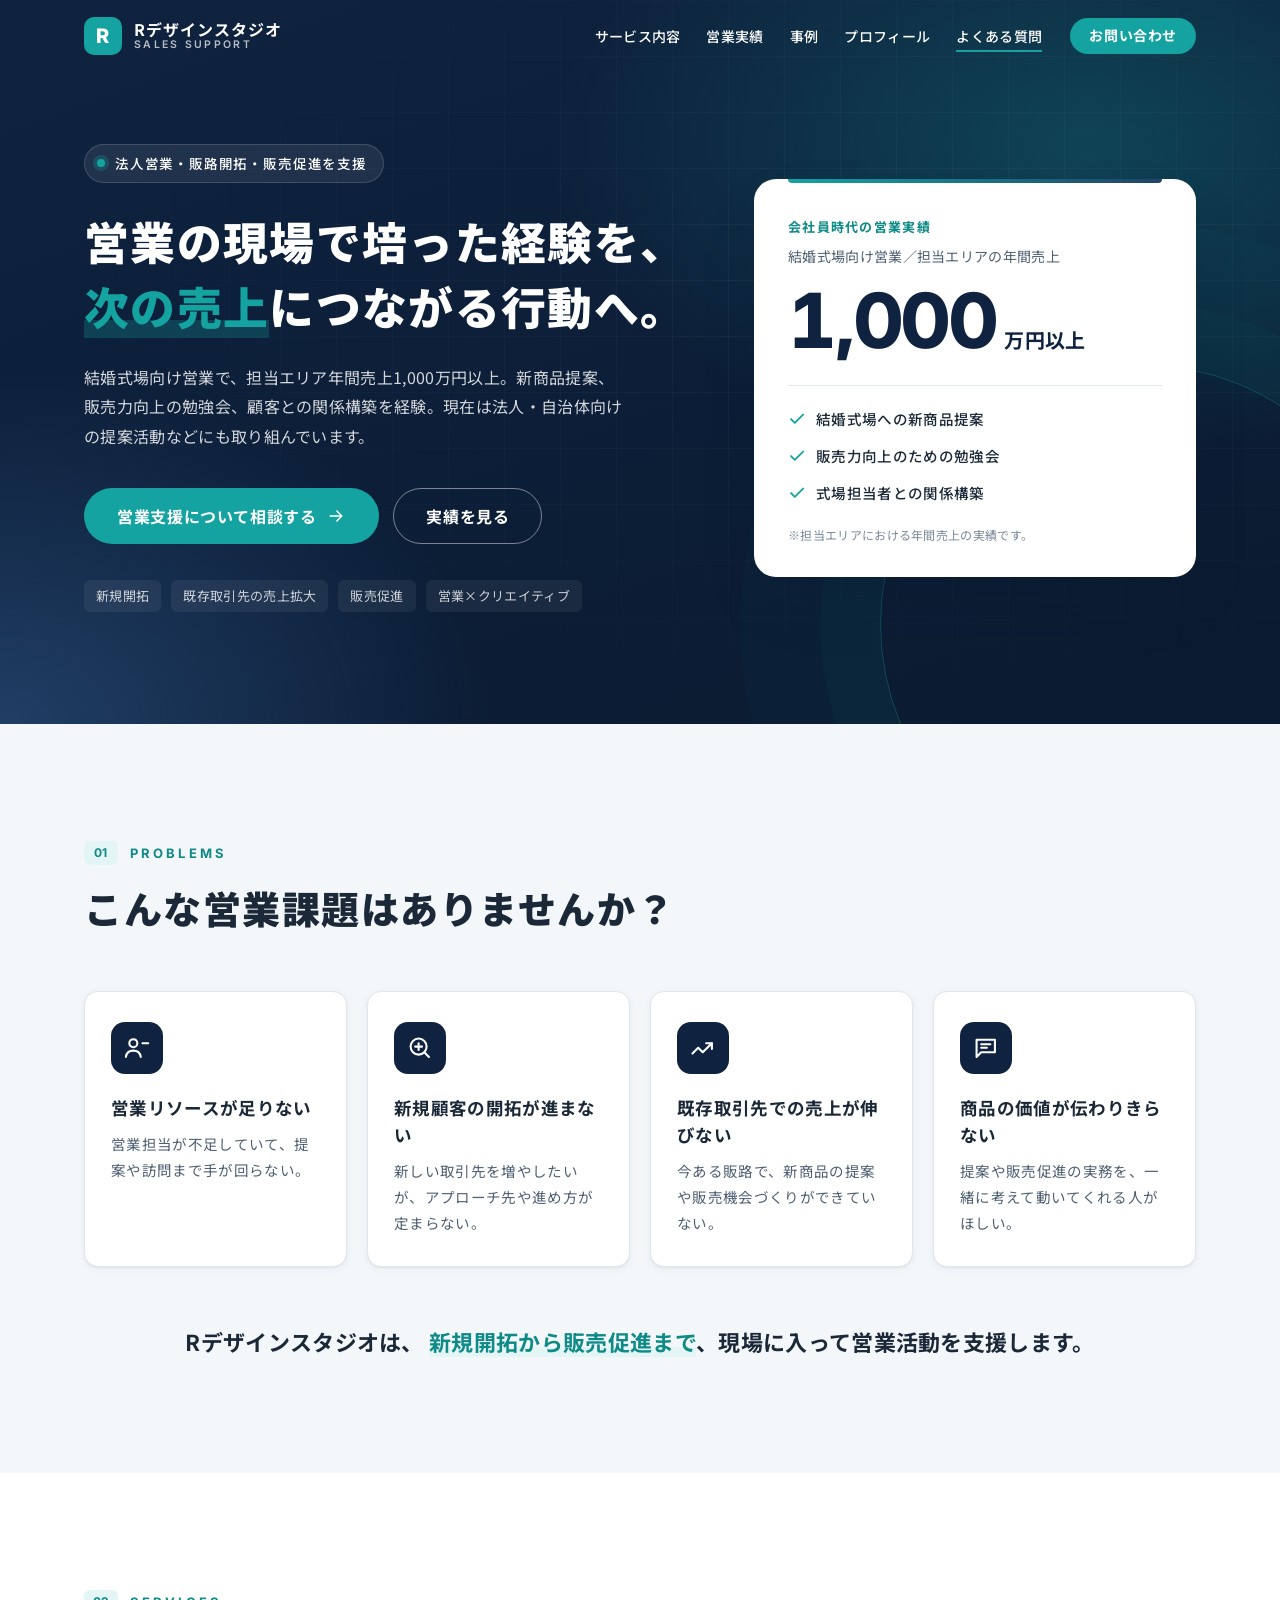
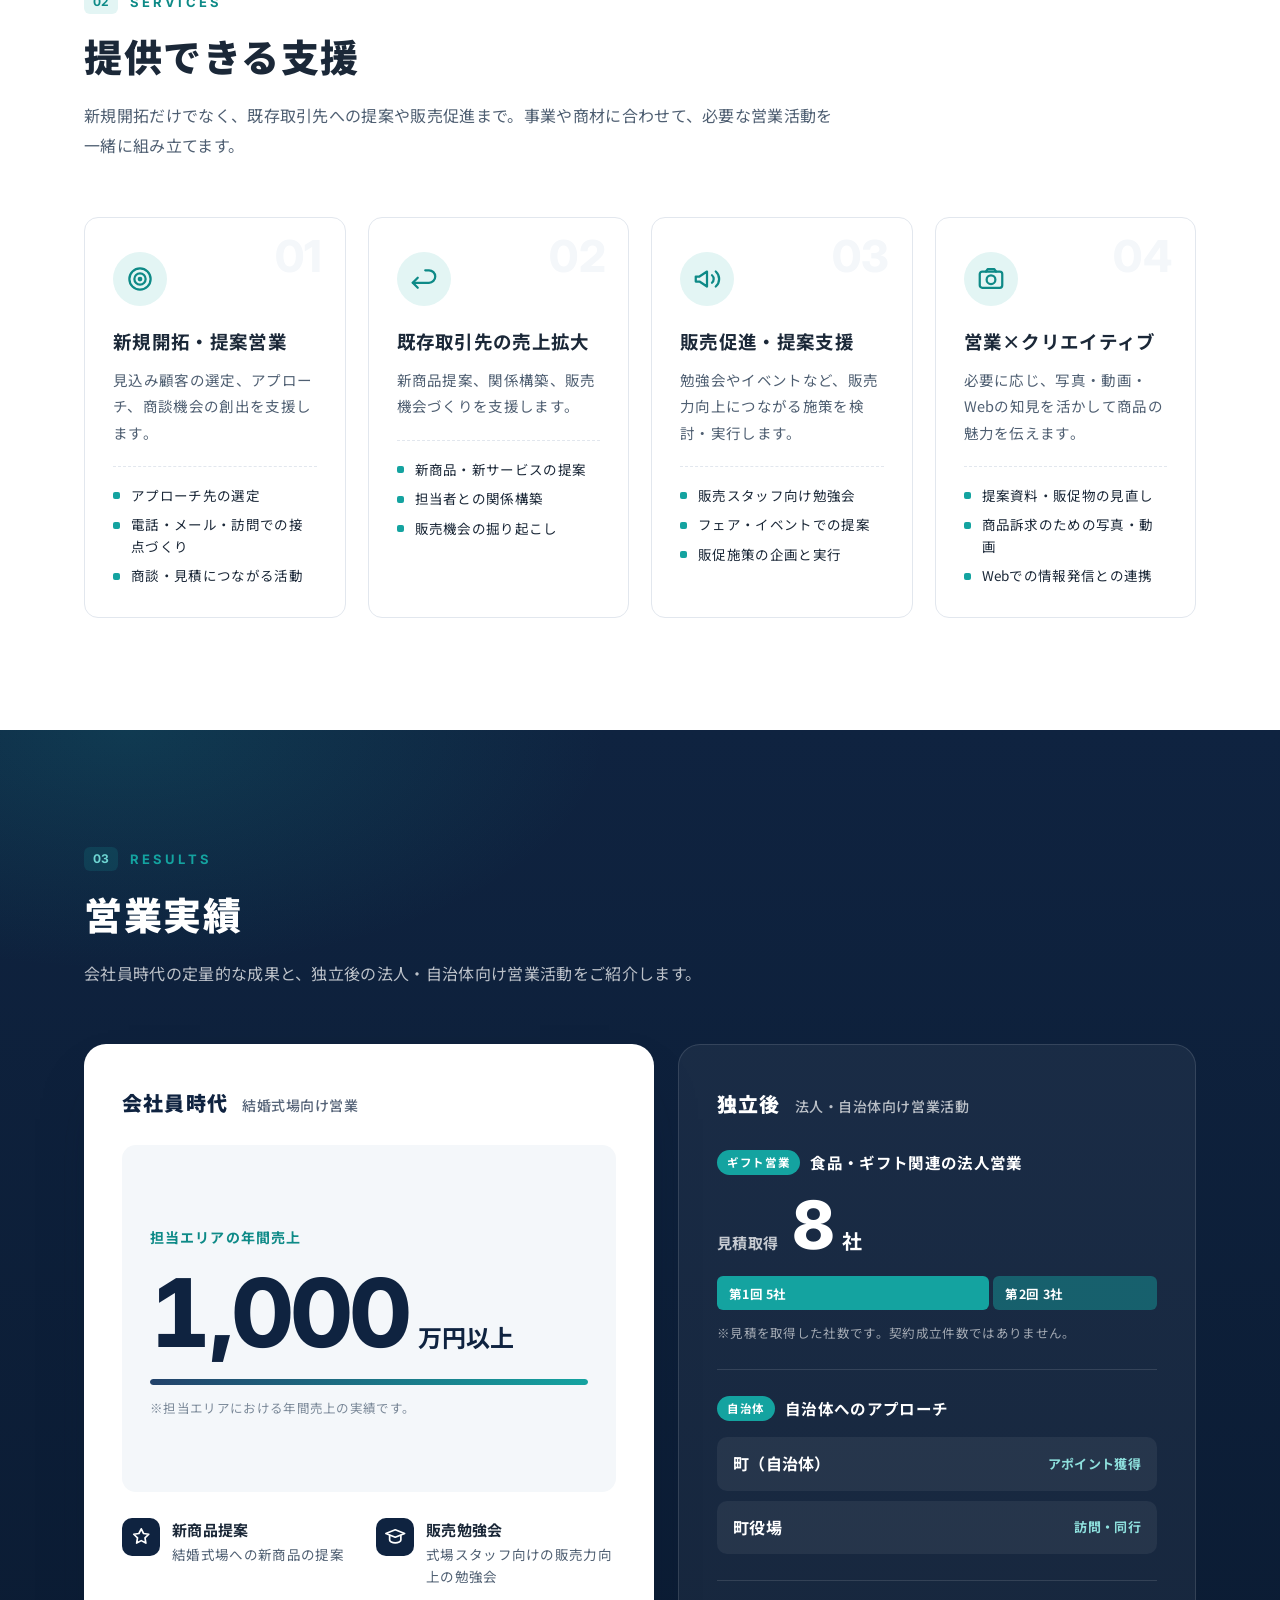
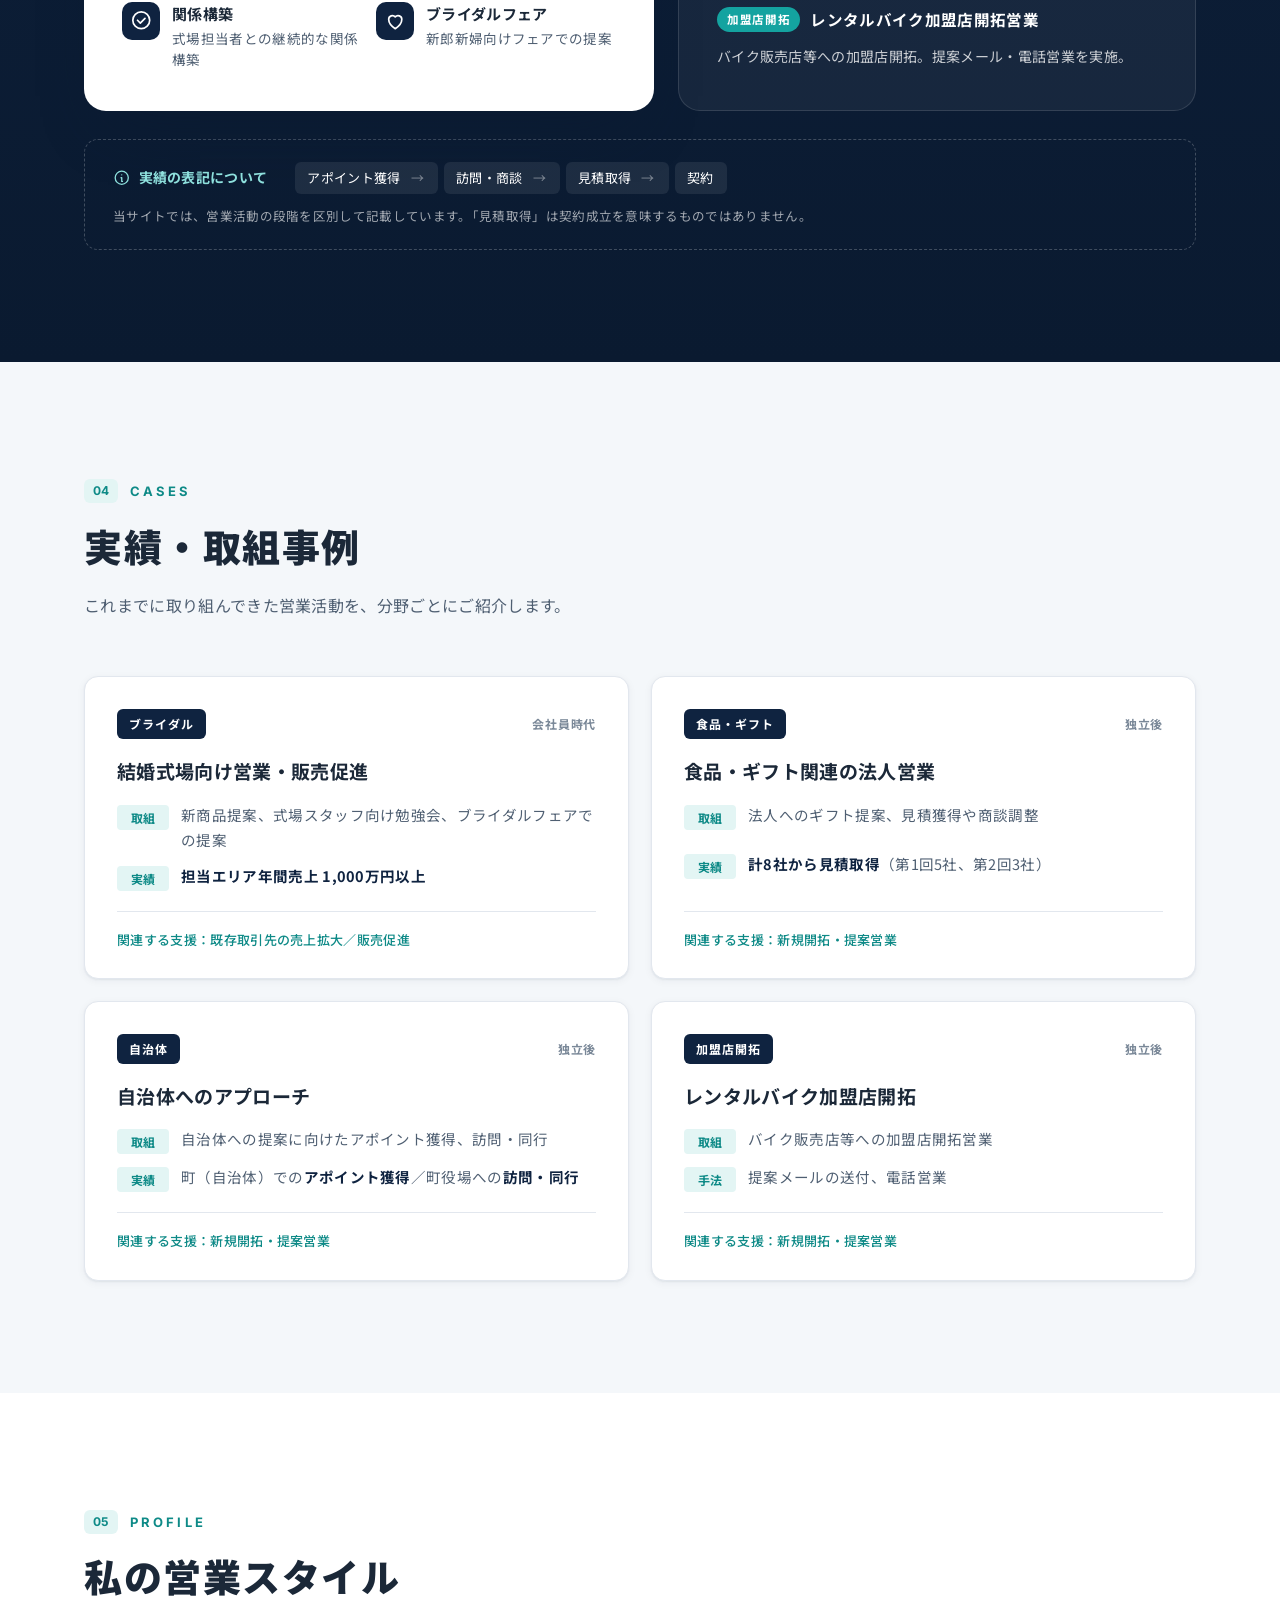
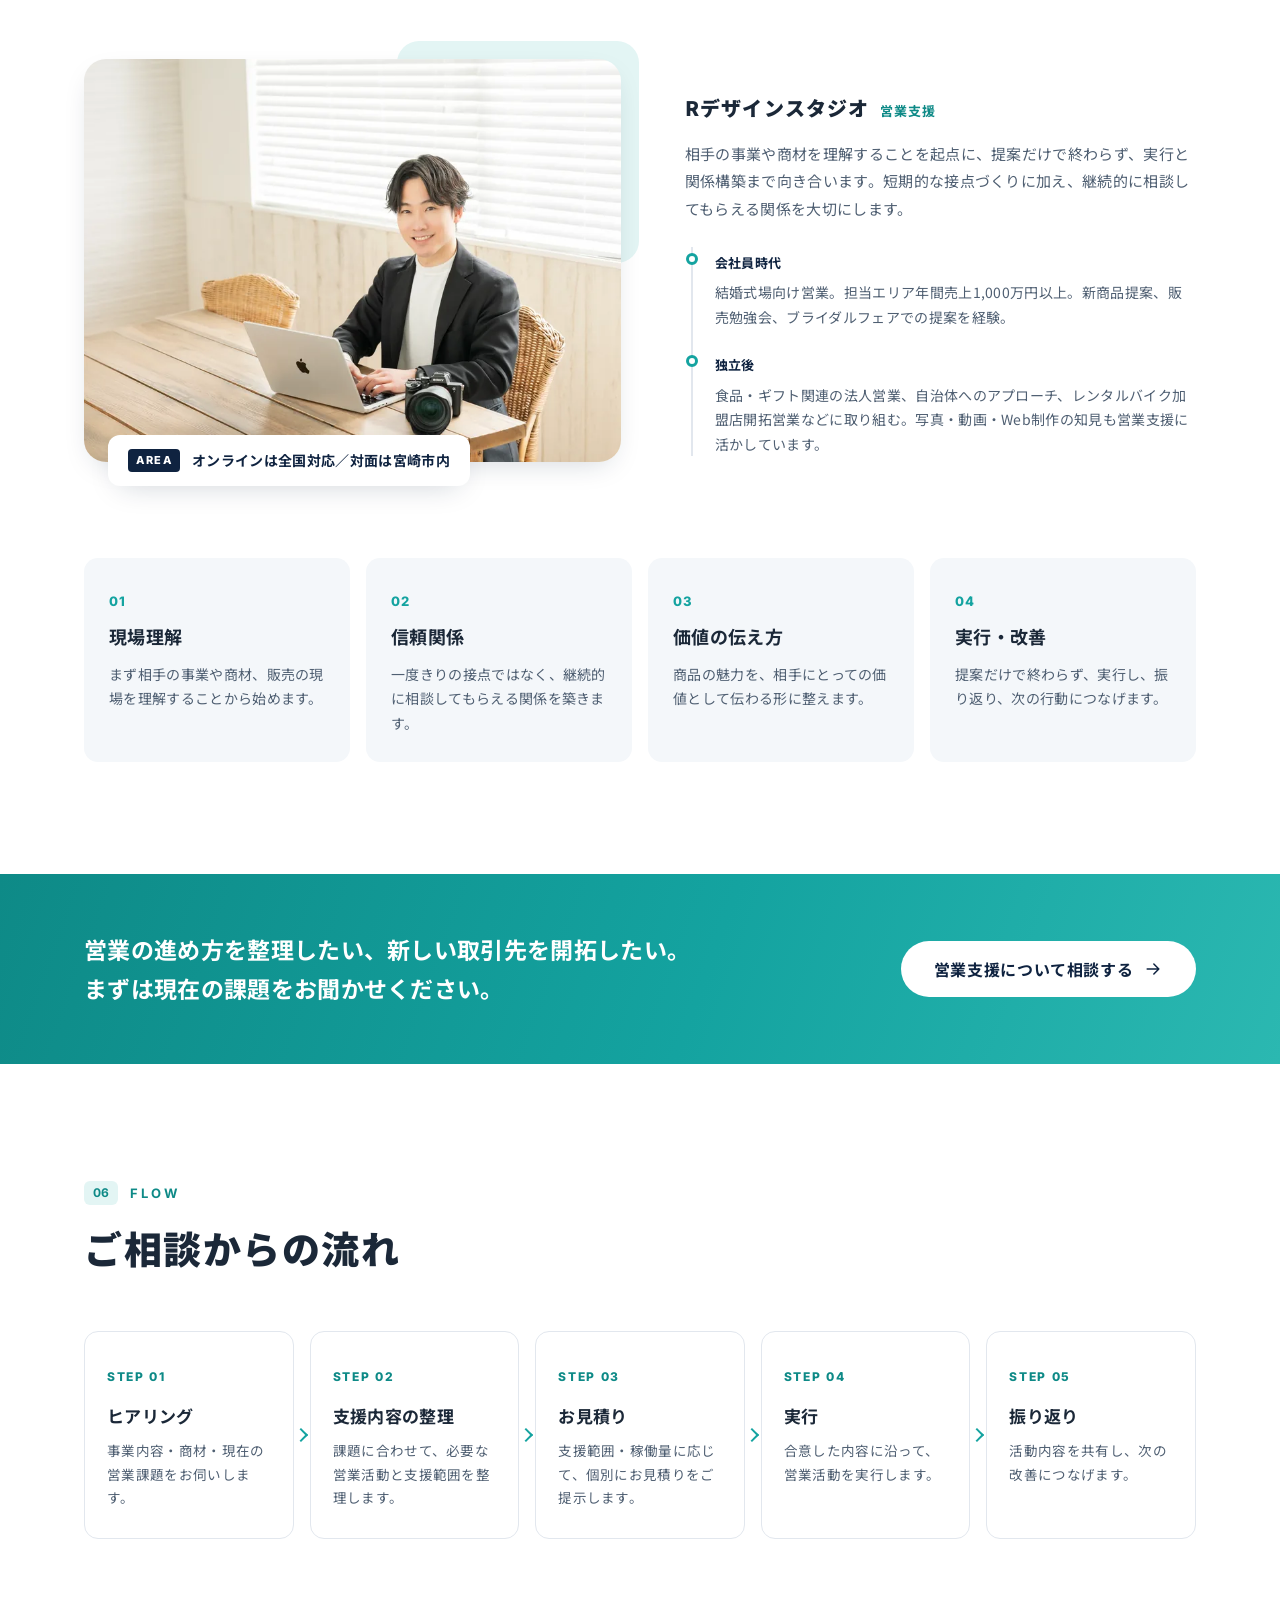
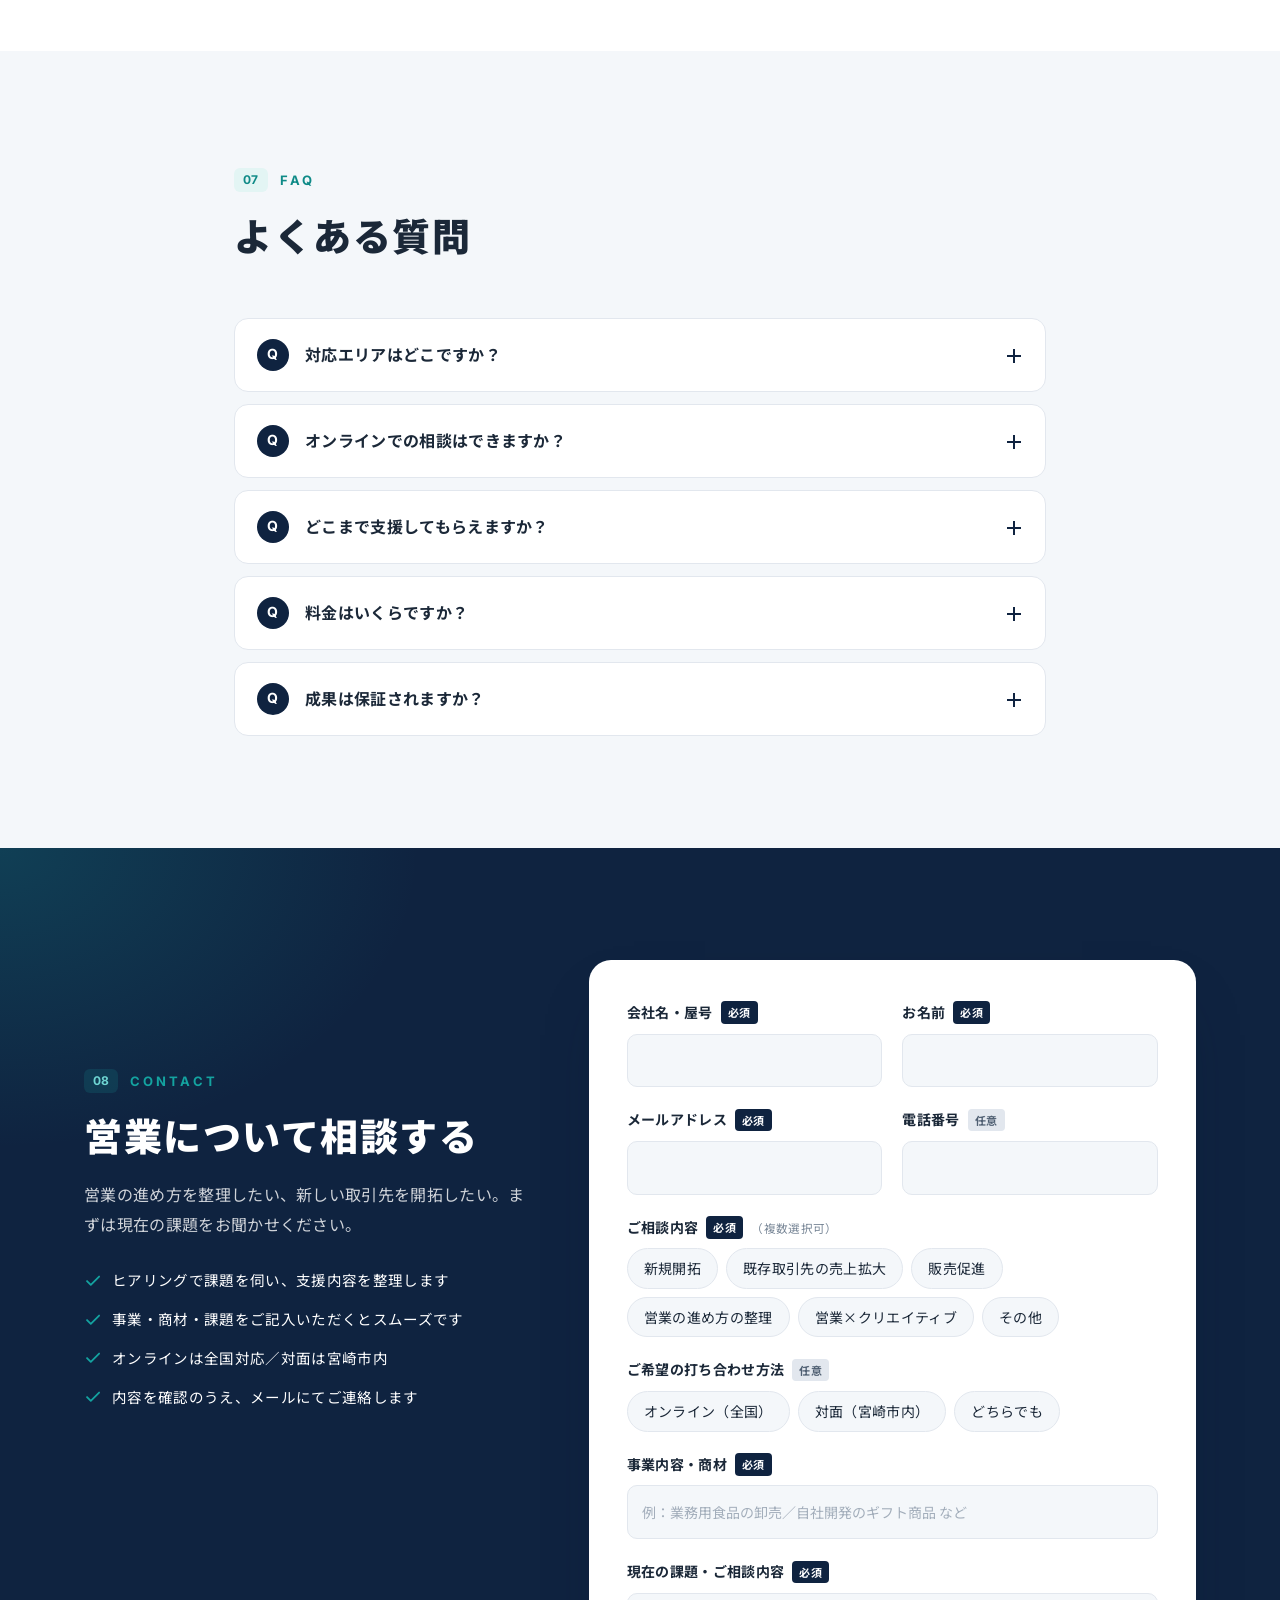
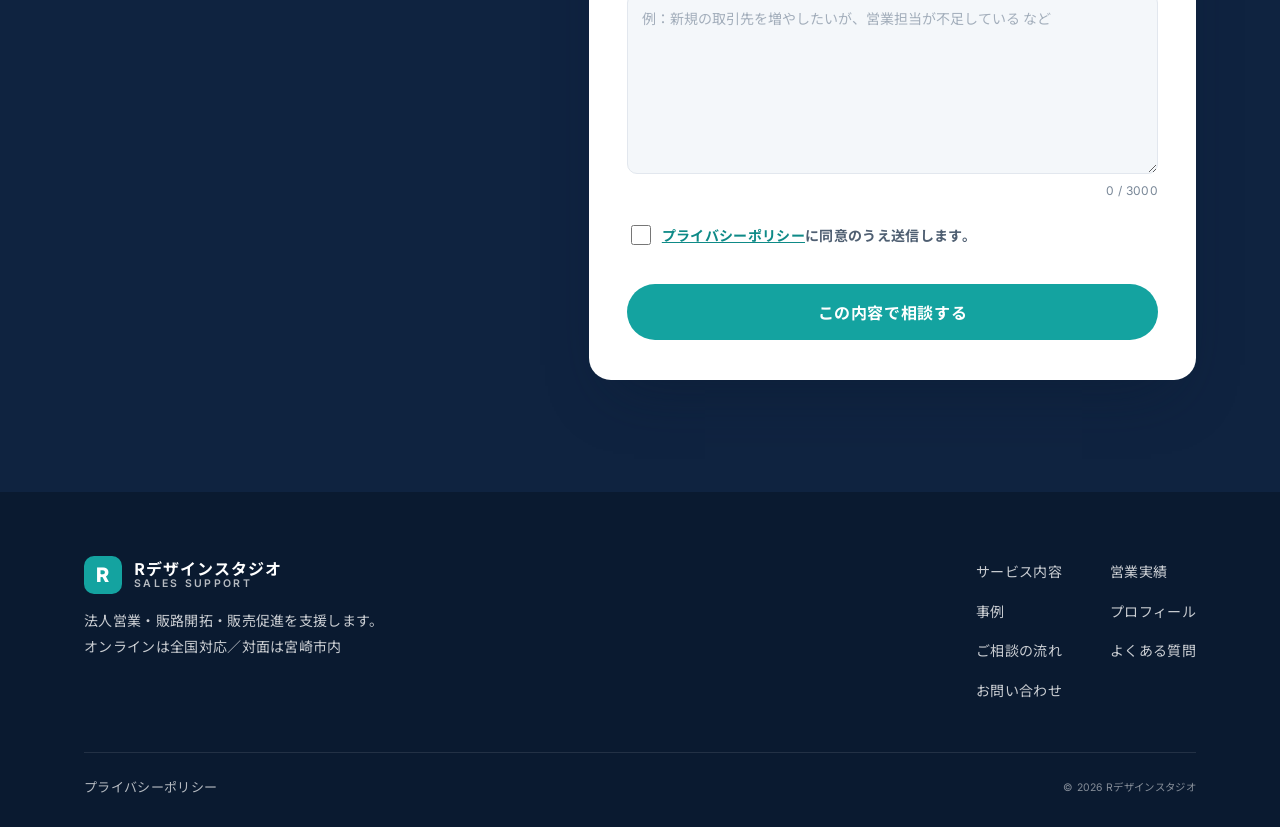
==== commit bc00c1c8: "プロフィール写真・対応エリア・プライバシーポリシーを反映 - プロフィール写真を追加し、営業スタイル欄を写真中心のレイアウトに変更   （WebP/JPEG、800px・1400px の2サイズを s" ====
--- a/index.html
+++ b/index.html
@@ -386,28 +386,34 @@
         </header>
 
         <div class="profile-layout">
-          <div class="profile-intro reveal">
-            <!-- 本人プロフィール写真をご用意いただいたら、下の .profile-photo 内を <img src="assets/img/profile.jpg" alt="..."> に差し替えてください -->
-            <figure class="profile-photo" aria-hidden="true">
-              <span class="profile-photo-mark">R</span>
-            </figure>
-            <div class="profile-text">
-              <p class="profile-name">Rデザインスタジオ<span>営業支援</span></p>
-              <p class="profile-lead">
-                相手の事業や商材を理解することを起点に、提案だけで終わらず、実行と関係構築まで向き合います。短期的な接点づくりに加え、継続的に相談してもらえる関係を大切にします。
-              </p>
-              <ol class="timeline">
-                <li>
-                  <span class="tl-tag">会社員時代</span>
-                  <p>結婚式場向け営業。担当エリア年間売上1,000万円以上。新商品提案、販売勉強会、ブライダルフェアでの提案を経験。</p>
-                </li>
-                <li>
-                  <span class="tl-tag">独立後</span>
-                  <p>食品・ギフト関連の法人営業、自治体へのアプローチ、レンタルバイク加盟店開拓営業などに取り組む。</p>
-                </li>
-              </ol>
-            </div>
+          <figure class="profile-photo reveal">
+            <picture>
+              <source type="image/webp" srcset="assets/img/profile-800.webp 800w, assets/img/profile-1400.webp 1400w" sizes="(max-width: 900px) 100vw, 560px">
+              <img src="assets/img/profile-800.jpg" srcset="assets/img/profile-800.jpg 800w, assets/img/profile-1400.jpg 1400w" sizes="(max-width: 900px) 100vw, 560px" width="1400" height="1064" loading="lazy" decoding="async" alt="ノートパソコンとカメラを置いたテーブルで仕事をする、Rデザインスタジオの営業支援担当者">
+            </picture>
+            <figcaption class="profile-badge">
+              <span class="profile-badge-label">AREA</span>
+              <span><span class="nw">オンラインは全国対応／</span><span class="nw">対面は宮崎市内</span></span>
+            </figcaption>
+          </figure>
+
+          <div class="profile-text reveal">
+            <p class="profile-name">Rデザインスタジオ<span>営業支援</span></p>
+            <p class="profile-lead">
+              相手の事業や商材を理解することを起点に、提案だけで終わらず、実行と関係構築まで向き合います。短期的な接点づくりに加え、継続的に相談してもらえる関係を大切にします。
+            </p>
+            <ol class="timeline">
+              <li>
+                <span class="tl-tag">会社員時代</span>
+                <p>結婚式場向け営業。担当エリア年間売上1,000万円以上。新商品提案、販売勉強会、ブライダルフェアでの提案を経験。</p>
+              </li>
+              <li>
+                <span class="tl-tag">独立後</span>
+                <p>食品・ギフト関連の法人営業、自治体へのアプローチ、レンタルバイク加盟店開拓営業などに取り組む。写真・動画・Web制作の知見も営業支援に活かしています。</p>
+              </li>
+            </ol>
           </div>
+        </div>
 
           <ul class="style-grid">
             <li class="style-card reveal">
@@ -431,7 +437,6 @@
               <p>提案だけで終わらず、実行し、振り返り、次の行動につなげます。</p>
             </li>
           </ul>
-        </div>
       </div>
     </section>
 
@@ -485,7 +490,6 @@
     </section>
 
     <!-- ================= 08 FAQ ================= -->
-    <!-- 対応エリア・稼働時間・契約形態は、正式なサービス設計後に回答文を確定してください -->
     <section class="section faq" id="faq" aria-labelledby="faq-title">
       <div class="container container-narrow">
         <header class="section-head reveal">
@@ -496,19 +500,15 @@
         <div class="faq-list">
           <details class="faq-item reveal">
             <summary><span class="faq-q">Q</span>対応エリアはどこですか？</summary>
-            <div class="faq-a"><p>ご相談内容や訪問の有無によって異なります。まずは所在地と想定している営業エリアをお知らせください。対応可否を確認のうえご連絡します。</p></div>
+            <div class="faq-a"><p>オンラインでのご相談・ご支援は<strong>全国</strong>に対応しています。対面でのお打ち合わせ・訪問は<strong>宮崎市内</strong>のみ対応しています。</p></div>
           </details>
           <details class="faq-item reveal">
             <summary><span class="faq-q">Q</span>オンラインでの相談はできますか？</summary>
-            <div class="faq-a"><p>初回のヒアリング方法はご相談のうえ決めさせていただきます。ご希望の方法をお問い合わせフォームにご記入ください。</p></div>
+            <div class="faq-a"><p>はい、オンラインで全国からのご相談に対応しています。宮崎市内の方は対面でのお打ち合わせも可能です。ご希望の方法をお問い合わせフォームにご記入ください。</p></div>
           </details>
           <details class="faq-item reveal">
             <summary><span class="faq-q">Q</span>どこまで支援してもらえますか？</summary>
             <div class="faq-a"><p>新規開拓・提案営業、既存取引先への提案、販売促進施策の検討・実行などに対応します。ヒアリングで課題を伺い、支援範囲を整理してからご提案します。</p></div>
-          </details>
-          <details class="faq-item reveal">
-            <summary><span class="faq-q">Q</span>契約期間はどのくらいですか？</summary>
-            <div class="faq-a"><p>支援内容に応じて個別にご相談のうえ決定します。</p></div>
           </details>
           <details class="faq-item reveal">
             <summary><span class="faq-q">Q</span>料金はいくらですか？</summary>
@@ -538,6 +538,10 @@
               <li>
                 <svg class="icon" viewBox="0 0 24 24" aria-hidden="true"><path d="M20 6 9 17l-5-5"/></svg>
                 事業・商材・課題をご記入いただくとスムーズです
+              </li>
+              <li>
+                <svg class="icon" viewBox="0 0 24 24" aria-hidden="true"><path d="M20 6 9 17l-5-5"/></svg>
+                オンラインは全国対応／対面は宮崎市内
               </li>
               <li>
                 <svg class="icon" viewBox="0 0 24 24" aria-hidden="true"><path d="M20 6 9 17l-5-5"/></svg>
@@ -582,6 +586,15 @@
                 <p class="field-error" aria-live="polite"></p>
               </fieldset>
 
+              <fieldset class="field field-full">
+                <legend>ご希望の打ち合わせ方法<span class="opt">任意</span></legend>
+                <div class="check-group">
+                  <label class="check"><input type="radio" name="meeting" value="オンライン"><span>オンライン（全国）</span></label>
+                  <label class="check"><input type="radio" name="meeting" value="対面（宮崎市内）"><span>対面（宮崎市内）</span></label>
+                  <label class="check"><input type="radio" name="meeting" value="どちらでも"><span>どちらでも</span></label>
+                </div>
+              </fieldset>
+
               <div class="field field-full">
                 <label for="f-business">事業内容・商材<span class="req">必須</span></label>
                 <input id="f-business" name="business" type="text" required maxlength="200" placeholder="例：業務用食品の卸売／自社開発のギフト商品 など">
@@ -603,7 +616,7 @@
               <div class="field field-full">
                 <label class="check check-consent">
                   <input type="checkbox" name="consent" value="同意する" required>
-                  <span>入力いただいた個人情報は、お問い合わせへの回答のためにのみ利用します。内容に同意のうえ送信します。</span>
+                  <span><a href="privacy.html" target="_blank" rel="noopener">プライバシーポリシー</a>に同意のうえ送信します。</span>
                 </label>
                 <p class="field-error" aria-live="polite"></p>
               </div>
@@ -634,7 +647,7 @@
             <span class="brand-sub">SALES SUPPORT</span>
           </span>
         </a>
-        <p>法人営業・販路開拓・販売促進を支援します。</p>
+        <p>法人営業・販路開拓・販売促進を支援します。<br>オンラインは全国対応／対面は宮崎市内</p>
       </div>
       <nav class="footer-nav" aria-label="フッターメニュー">
         <ul>
@@ -650,6 +663,7 @@
     </div>
     <div class="container">
       <div class="footer-bottom">
+        <a href="privacy.html">プライバシーポリシー</a>
         <small>&copy; <span id="year">2026</span> Rデザインスタジオ</small>
       </div>
     </div>
--- a/assets/css/style.css
+++ b/assets/css/style.css
@@ -104,7 +104,7 @@
   color: #fff;
   transition: background-color .3s, box-shadow .3s, color .3s, height .3s;
 }
-.site-header.is-scrolled {
+.site-header.is-scrolled, .site-header--solid {
   background: rgba(255, 255, 255, .94);
   -webkit-backdrop-filter: saturate(160%) blur(12px);
   backdrop-filter: saturate(160%) blur(12px);
@@ -431,19 +431,25 @@
 }
 
 /* ---------- Profile ---------- */
-.profile-layout { display: grid; grid-template-columns: 1.05fr 1fr; gap: 48px; align-items: start; }
-.profile-intro { display: grid; grid-template-columns: 150px 1fr; gap: 28px; }
-.profile-photo {
-  position: relative; aspect-ratio: 4 / 5; border-radius: var(--radius); overflow: hidden;
-  display: grid; place-items: center;
-  background: linear-gradient(150deg, var(--navy-700), var(--navy-900));
-}
-.profile-photo::after {
-  content: ""; position: absolute; inset: auto -30% -40% auto; width: 140%; height: 80%;
-  border-radius: 50%; background: radial-gradient(circle, rgba(20, 163, 160, .45), transparent 65%);
-}
-.profile-photo img { width: 100%; height: 100%; object-fit: cover; }
-.profile-photo-mark { position: relative; z-index: 1; font-family: var(--font-en); font-weight: 800; font-size: 64px; color: #fff; opacity: .9; }
+.profile-layout { display: grid; grid-template-columns: 1.05fr 1fr; gap: 64px; align-items: center; }
+.profile-photo { position: relative; isolation: isolate; margin-bottom: 24px; }
+.profile-photo picture { display: block; border-radius: var(--radius-lg); overflow: hidden; box-shadow: var(--shadow); }
+.profile-photo img { width: 100%; aspect-ratio: 4 / 3; object-fit: cover; object-position: 68% 40%; }
+.profile-photo::before {
+  content: ""; position: absolute; z-index: -1; right: -18px; top: -18px; width: 45%; height: 55%;
+  border-radius: var(--radius-lg); background: var(--teal-100);
+}
+.profile-badge {
+  position: absolute; left: 24px; bottom: -24px;
+  display: flex; align-items: center; gap: 12px;
+  padding: 14px 20px; border-radius: 12px; background: #fff; box-shadow: var(--shadow);
+  font-size: 14px; font-weight: 700; color: var(--navy-800); line-height: 1.5;
+}
+.profile-badge .nw { display: inline-block; }
+.profile-badge-label {
+  font-family: var(--font-en); font-size: 11px; font-weight: 800; letter-spacing: .14em;
+  padding: 3px 8px; border-radius: 4px; background: var(--navy-800); color: #fff;
+}
 .profile-name { font-size: 20px; font-weight: 900; letter-spacing: .06em; }
 .profile-name span { margin-left: 10px; font-size: 13px; font-weight: 700; color: var(--teal-600); }
 .profile-lead { margin-top: 14px; color: var(--ink-soft); font-size: 15px; }
@@ -457,7 +463,7 @@
 .tl-tag { font-size: 13px; font-weight: 700; color: var(--navy-800); }
 .timeline p { margin-top: 4px; font-size: 14px; color: var(--ink-soft); line-height: 1.75; }
 
-.style-grid { display: grid; grid-template-columns: 1fr 1fr; gap: 16px; }
+.style-grid { display: grid; grid-template-columns: repeat(4, 1fr); gap: 16px; margin-top: 72px; }
 .style-card {
   padding: 26px 24px; border-radius: var(--radius); background: var(--bg-soft);
   border: 1px solid transparent; transition: border-color .3s, background-color .3s;
@@ -567,6 +573,7 @@
 .check-group .check input:checked + span { background: var(--navy-800); border-color: var(--navy-800); color: #fff; }
 .check-group .check input:focus-visible + span { outline: 3px solid var(--teal-500); outline-offset: 2px; }
 .check-consent { font-size: 13.5px; color: var(--ink-soft); }
+.check-consent a { color: var(--teal-600); font-weight: 700; }
 .check-consent input { width: 20px; height: 20px; margin-top: 2px; accent-color: var(--teal-500); flex-shrink: 0; }
 .field.has-error .check-group .check span { border-color: #f0b7b2; }
 
@@ -597,6 +604,9 @@
 .footer-nav ul { display: grid; grid-template-columns: repeat(2, auto); gap: 10px 48px; }
 .footer-nav a { font-size: 14px; text-decoration: none; transition: color .2s; }
 .footer-nav a:hover { color: var(--teal-500); }
+.footer-bottom { display: flex; justify-content: space-between; align-items: center; flex-wrap: wrap; gap: 12px; }
+.footer-bottom a { font-family: var(--font-ja); font-size: 13px; color: rgba(255, 255, 255, .7); text-decoration: none; }
+.footer-bottom a:hover { color: var(--teal-500); }
 .footer-bottom { margin-top: 48px; padding-top: 22px; border-top: 1px solid rgba(255, 255, 255, .1); font-family: var(--font-en); font-size: 12.5px; color: rgba(255, 255, 255, .5); }
 
 /* ---------- Mobile CTA ---------- */
@@ -623,7 +633,7 @@
   .problem-grid, .service-grid { grid-template-columns: repeat(2, 1fr); }
   .flow-list { grid-template-columns: repeat(3, 1fr); }
   .flow-step:nth-child(3)::after { display: none; }
-  .profile-layout { grid-template-columns: 1fr; }
+  .style-grid { grid-template-columns: repeat(2, 1fr); }
 }
 
 @media (max-width: 900px) {
@@ -651,6 +661,8 @@
 
   .results-grid { grid-template-columns: 1fr; }
   .contact-layout { grid-template-columns: 1fr; gap: 36px; }
+  .profile-layout { grid-template-columns: 1fr; gap: 56px; }
+  .profile-photo { max-width: 640px; }
   .contact-head { position: static; }
   .cta-band-inner { flex-direction: column; align-items: flex-start; }
   .pc-only { display: none; }
@@ -689,9 +701,12 @@
   .case-grid { grid-template-columns: 1fr; gap: 14px; }
   .case-card { padding: 26px 22px 22px; }
 
-  .profile-intro { grid-template-columns: 1fr; }
-  .profile-photo { width: 120px; }
-  .style-grid { grid-template-columns: 1fr; gap: 12px; }
+  .profile-photo::before { right: -8px; top: -10px; }
+  .profile-photo { margin-bottom: 0; }
+  .profile-photo img { aspect-ratio: 5 / 4; object-position: 70% 35%; }
+  .profile-badge { position: static; margin-top: 14px; padding: 12px 14px; font-size: 13px; box-shadow: none; border: 1px solid var(--line); }
+  .profile-layout { gap: 36px; }
+  .style-grid { grid-template-columns: 1fr; gap: 12px; margin-top: 48px; }
 
   .flow-list { grid-template-columns: 1fr; gap: 14px; }
   .flow-step { display: grid; grid-template-columns: 76px 1fr; gap: 2px 14px; padding: 20px; }
@@ -720,3 +735,57 @@
   *, *::before, *::after { animation-duration: .01ms !important; animation-iteration-count: 1 !important; transition-duration: .01ms !important; transition-delay: 0s !important; }
   .js .reveal { opacity: 1; transform: none; }
 }
+
+/* =========================================================
+   Sub page (privacy policy)
+   ========================================================= */
+.page-hero {
+  position: relative; overflow: hidden; isolation: isolate;
+  background: var(--navy-800); color: #fff;
+  padding: calc(var(--header-h) + 56px) 0 56px;
+}
+.page-hero .hero-bg::after { display: none; }
+.page-title { margin-top: 12px; font-size: clamp(26px, 3.4vw, 38px); font-weight: 900; letter-spacing: .04em; line-height: 1.4; }
+.breadcrumb { display: flex; flex-wrap: wrap; gap: 8px; font-size: 13px; color: rgba(255, 255, 255, .7); }
+.breadcrumb a { text-decoration: none; }
+.breadcrumb a:hover { color: #fff; }
+.breadcrumb li + li::before { content: "/"; margin-right: 8px; opacity: .5; }
+
+.policy { padding: 72px 0 112px; }
+.policy-intro { color: var(--ink-soft); }
+.policy section { margin-top: 48px; }
+.policy h2 {
+  position: relative; padding-left: 18px;
+  font-size: 20px; font-weight: 700; line-height: 1.5;
+}
+.policy h2::before {
+  content: ""; position: absolute; left: 0; top: .2em; bottom: .2em; width: 4px; border-radius: 4px; background: var(--teal-500);
+}
+.policy p, .policy li { font-size: 15px; color: var(--ink-soft); }
+.policy section > p, .policy section > ul, .policy section > ol, .policy section > dl { margin-top: 14px; }
+.policy ul li, .policy ol li { position: relative; padding-left: 1.4em; margin-top: 6px; }
+.policy ul li::before { content: ""; position: absolute; left: .3em; top: .8em; width: 6px; height: 6px; border-radius: 50%; background: var(--teal-500); }
+.policy ol { counter-reset: pol; }
+.policy ol li { counter-increment: pol; }
+.policy ol li::before { content: "(" counter(pol) ")"; position: absolute; left: 0; color: var(--teal-600); font-weight: 700; font-size: 13px; top: .15em; }
+.policy ol li { padding-left: 2.2em; }
+.policy a { color: var(--teal-600); font-weight: 700; }
+.policy-box {
+  margin-top: 14px; padding: 22px 24px; border-radius: var(--radius); background: var(--bg-soft); border: 1px solid var(--line);
+}
+.policy-box dl { display: grid; grid-template-columns: 7em 1fr; gap: 8px 16px; font-size: 15px; }
+.policy-box dt { font-weight: 700; color: var(--ink); }
+.policy-box dd { color: var(--ink-soft); }
+.policy-date { margin-top: 56px; text-align: right; font-size: 14px; color: var(--ink-mute); }
+.policy-back { margin-top: 40px; text-align: center; }
+.policy-back .btn { color: #fff; }
+
+@media (max-width: 640px) {
+  .policy { padding: 48px 0 80px; }
+  .policy section { margin-top: 40px; }
+  .policy h2 { font-size: 18px; }
+  .policy-box { padding: 18px; }
+  .policy-box dl { grid-template-columns: 1fr; gap: 2px; }
+  .policy-box dd + dt { margin-top: 10px; }
+  .site-footer.site-footer--sub { padding-bottom: 28px; }
+}
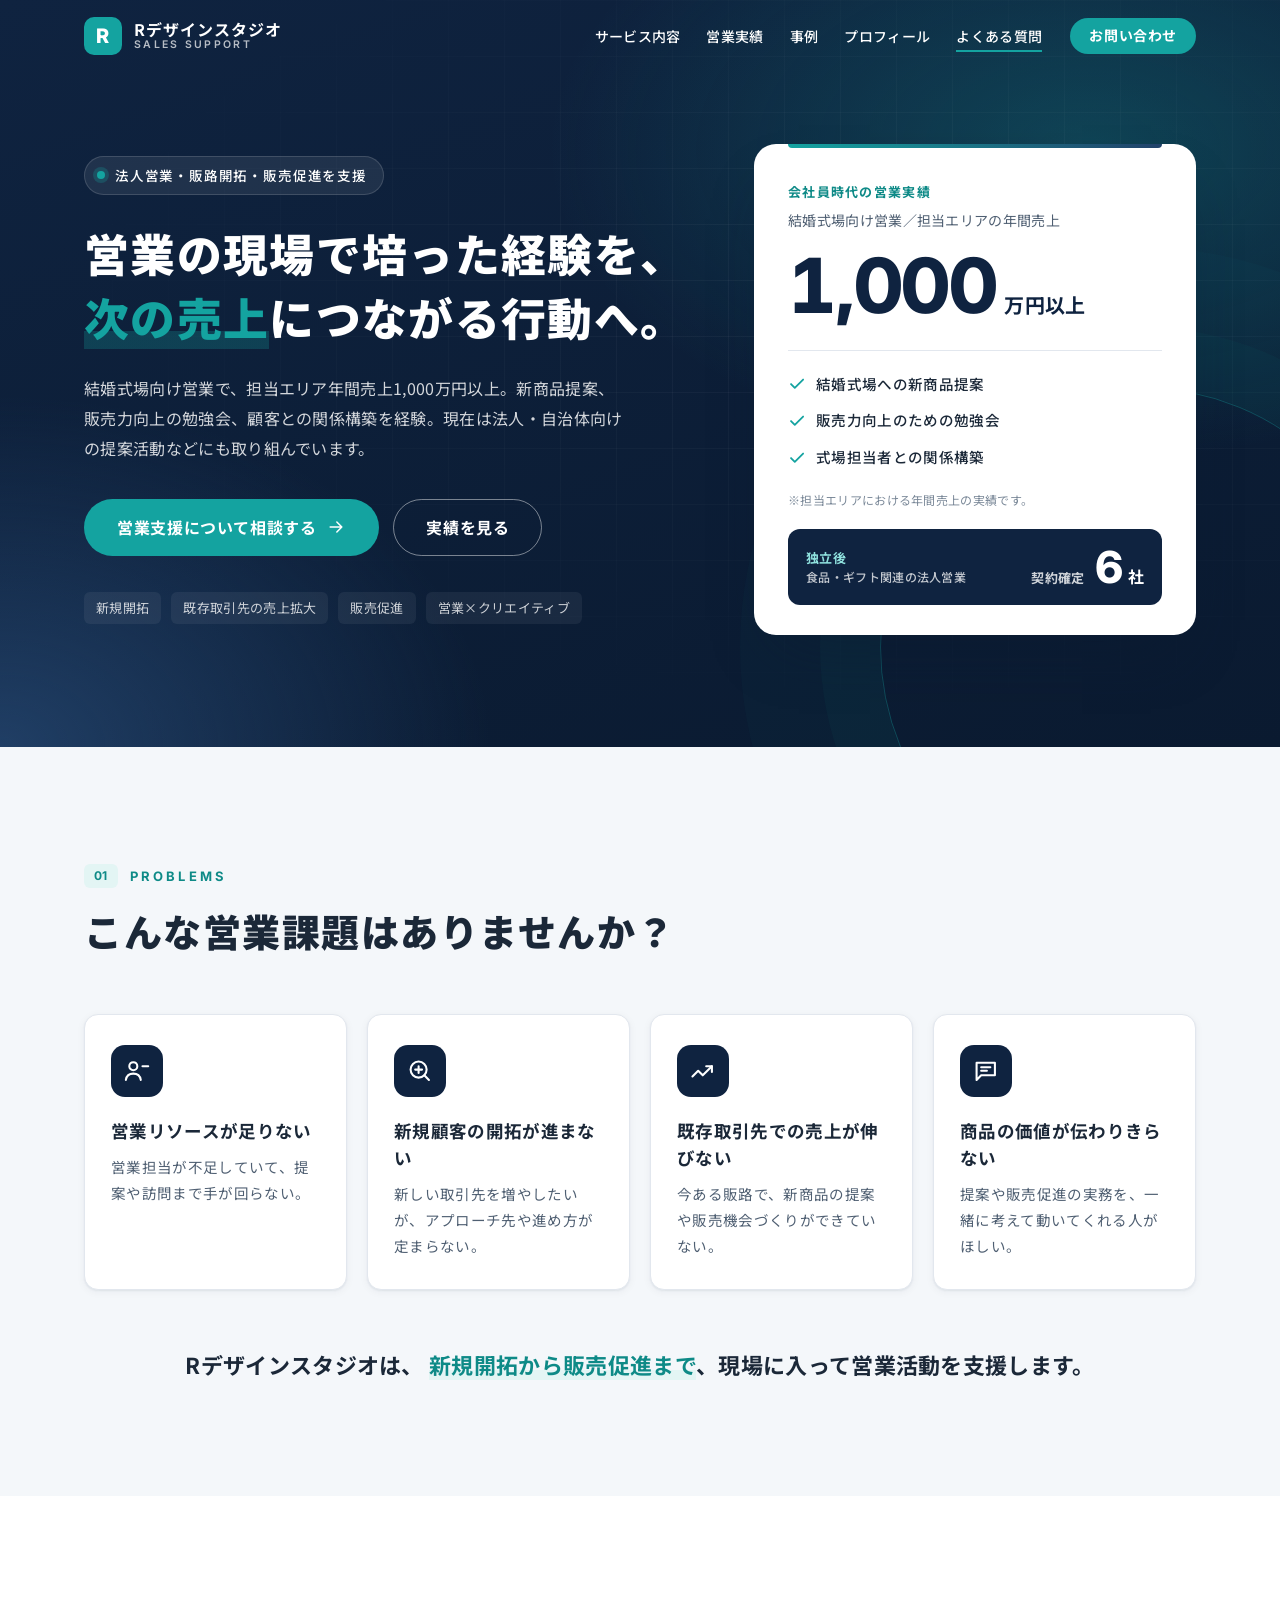
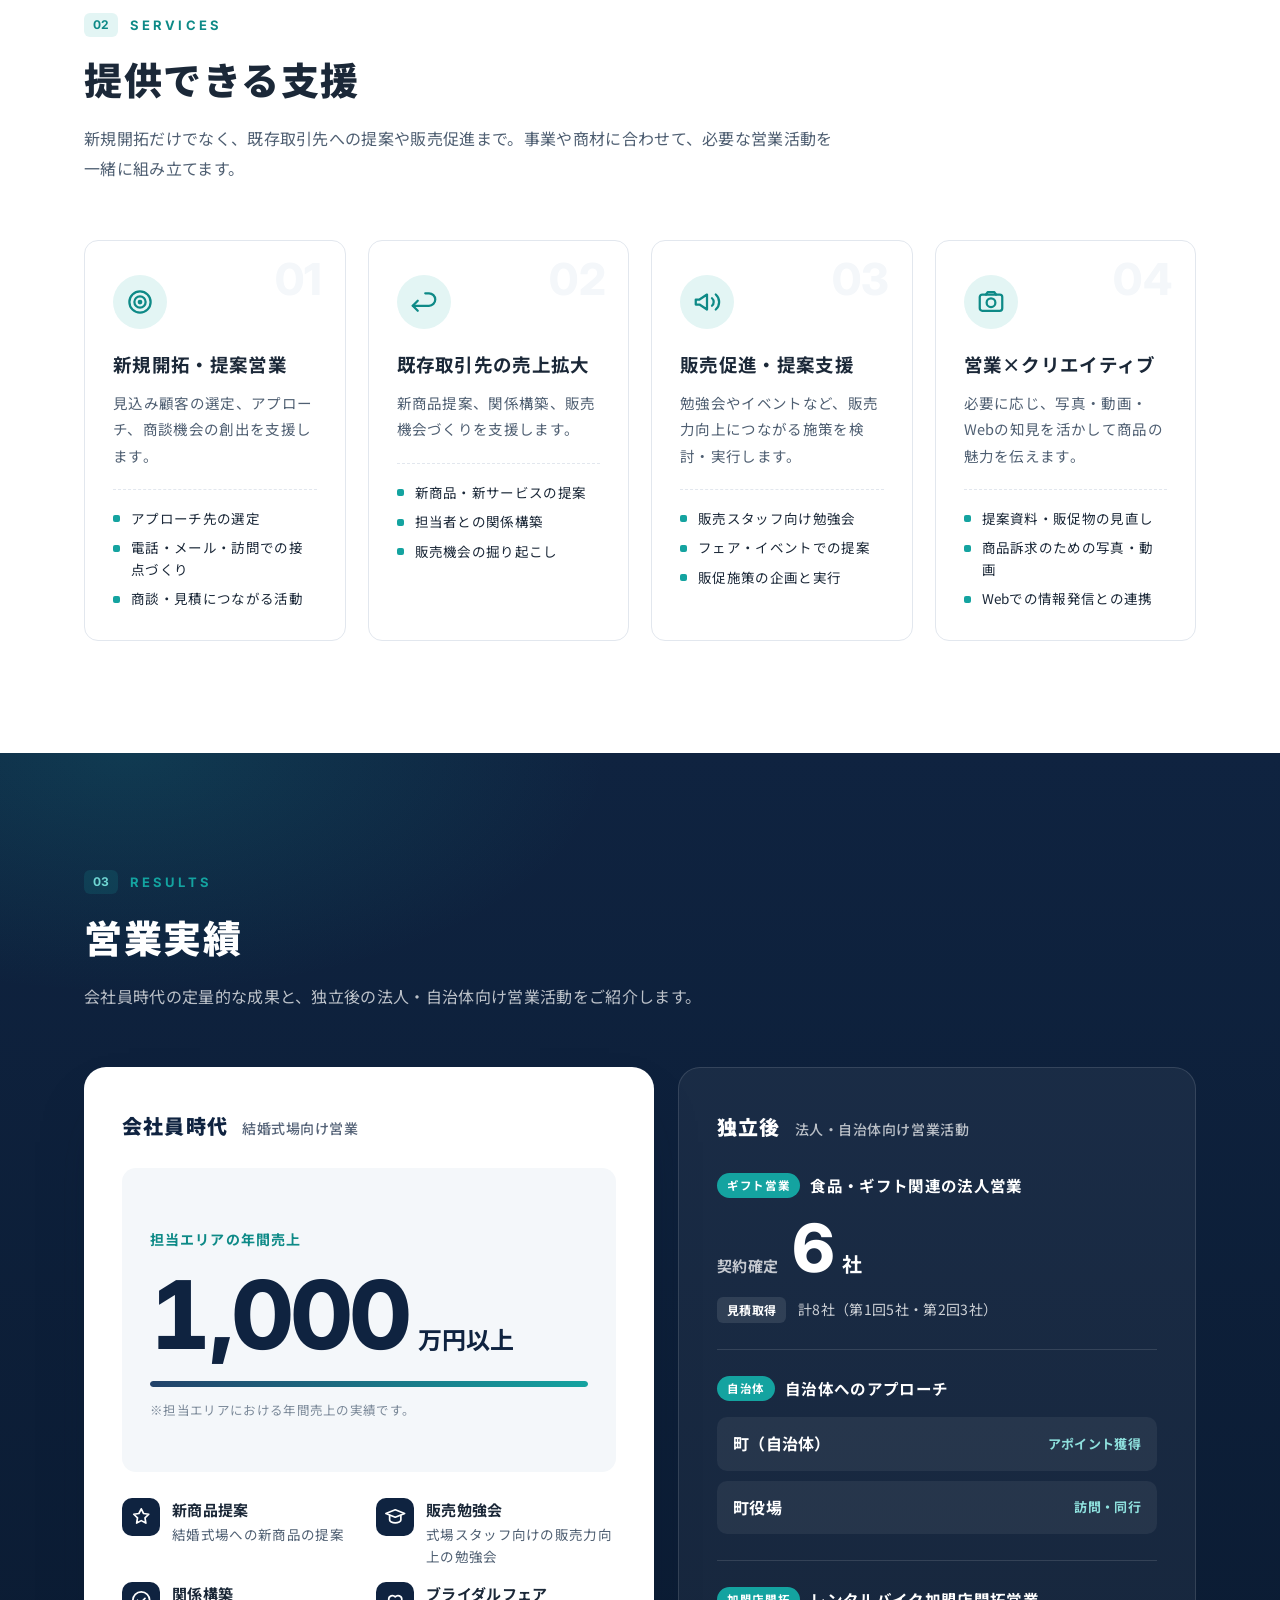
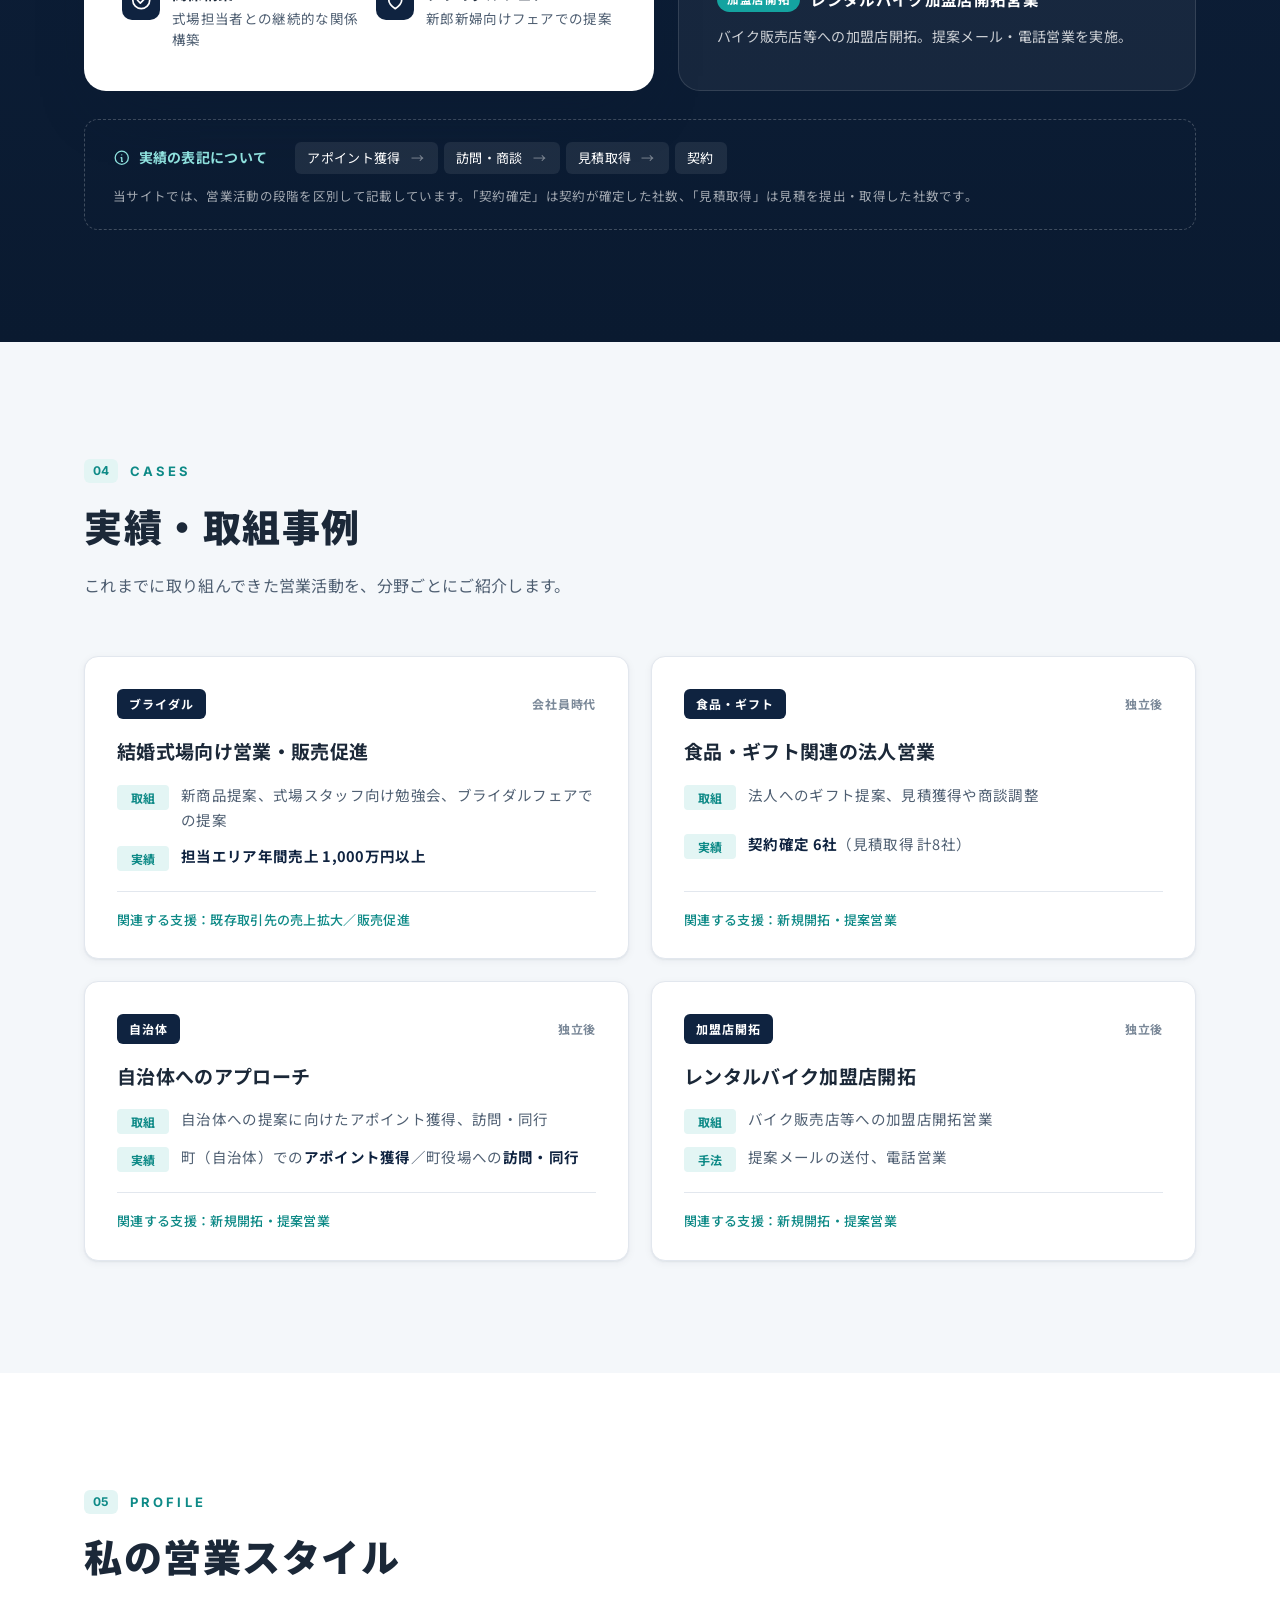
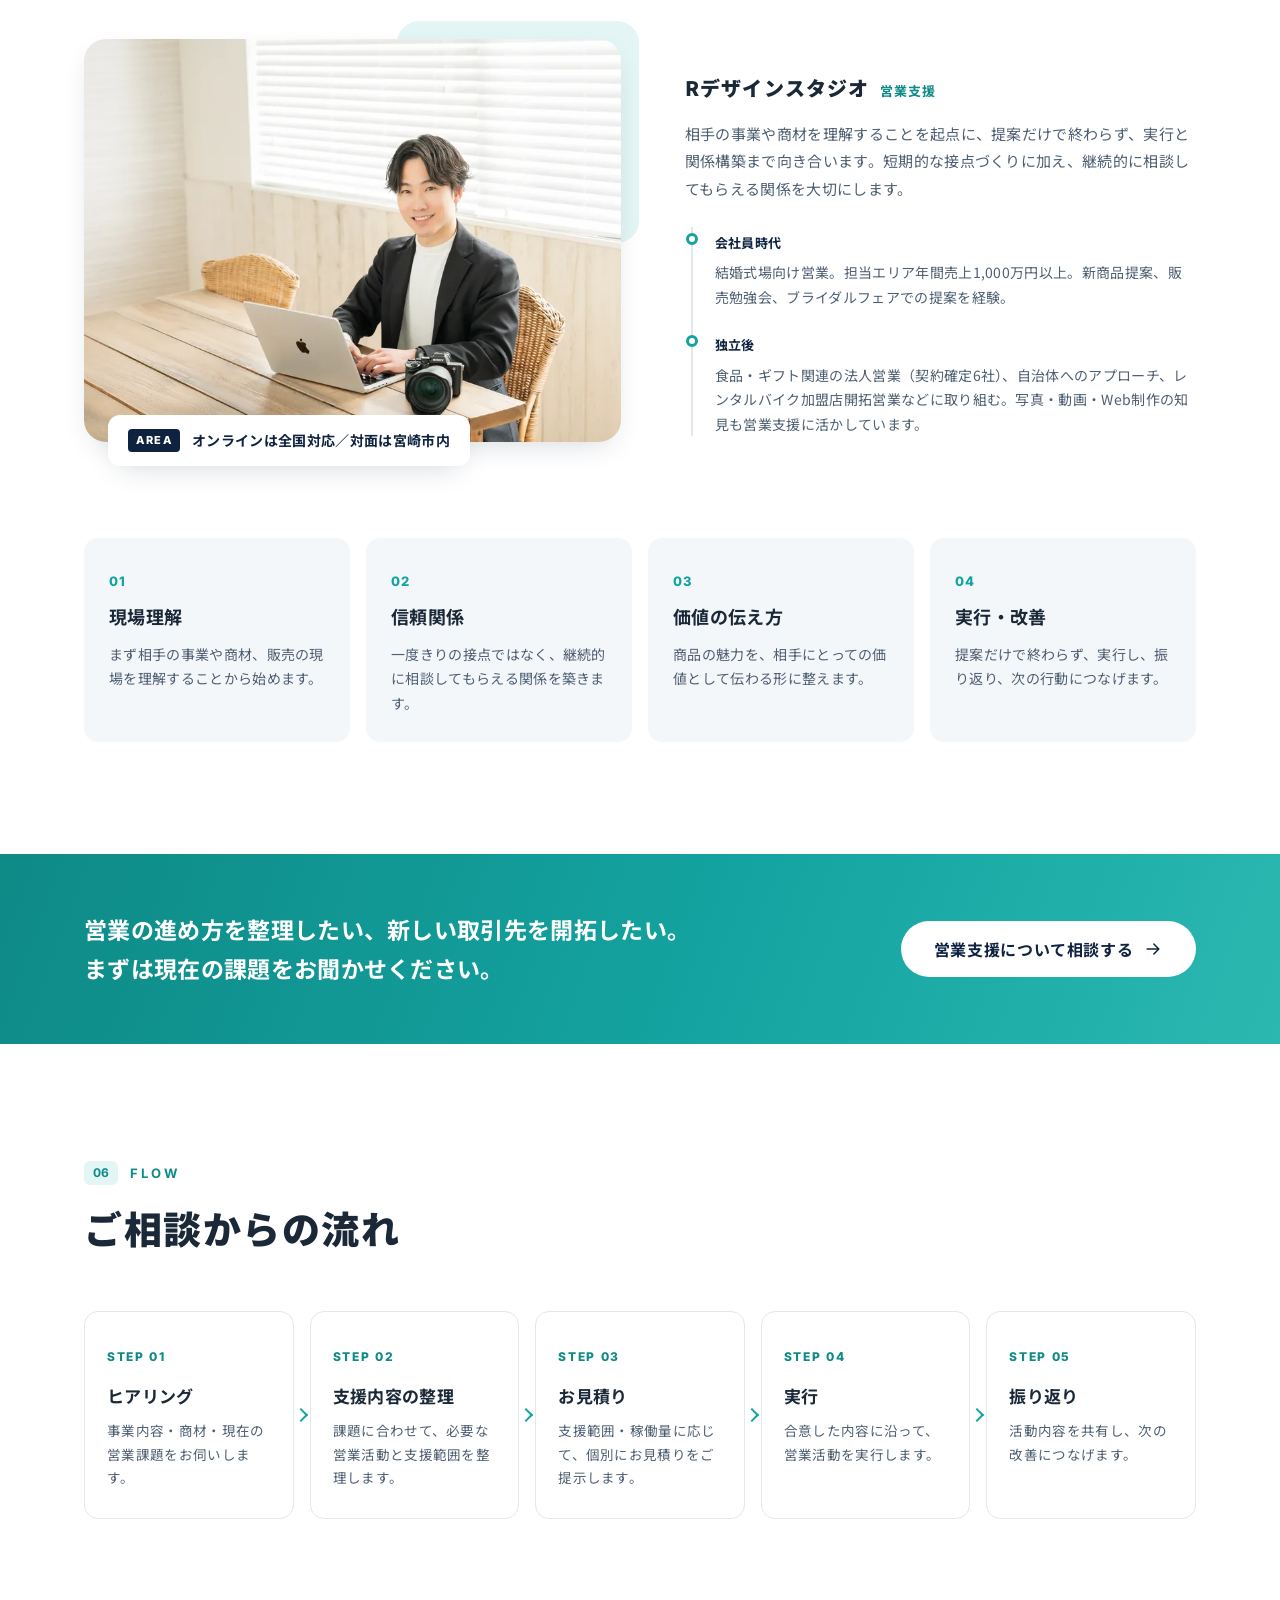
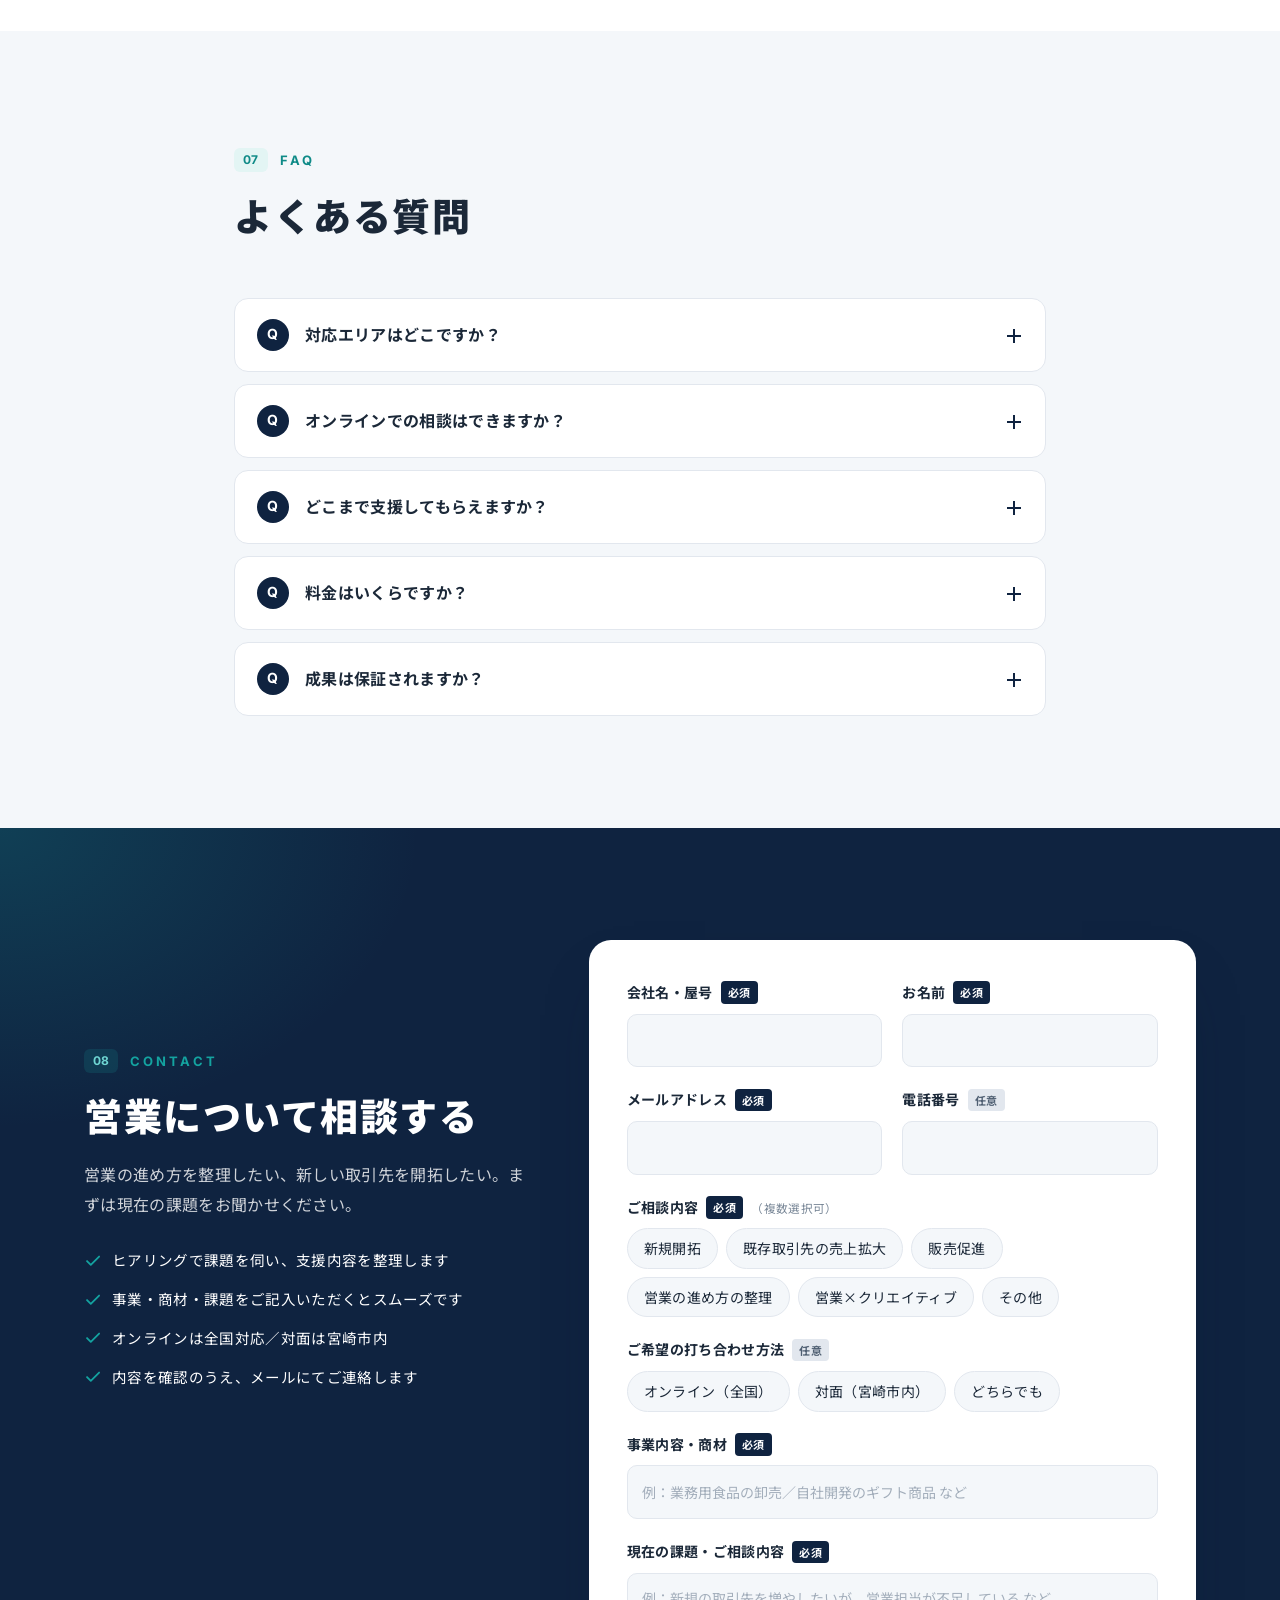
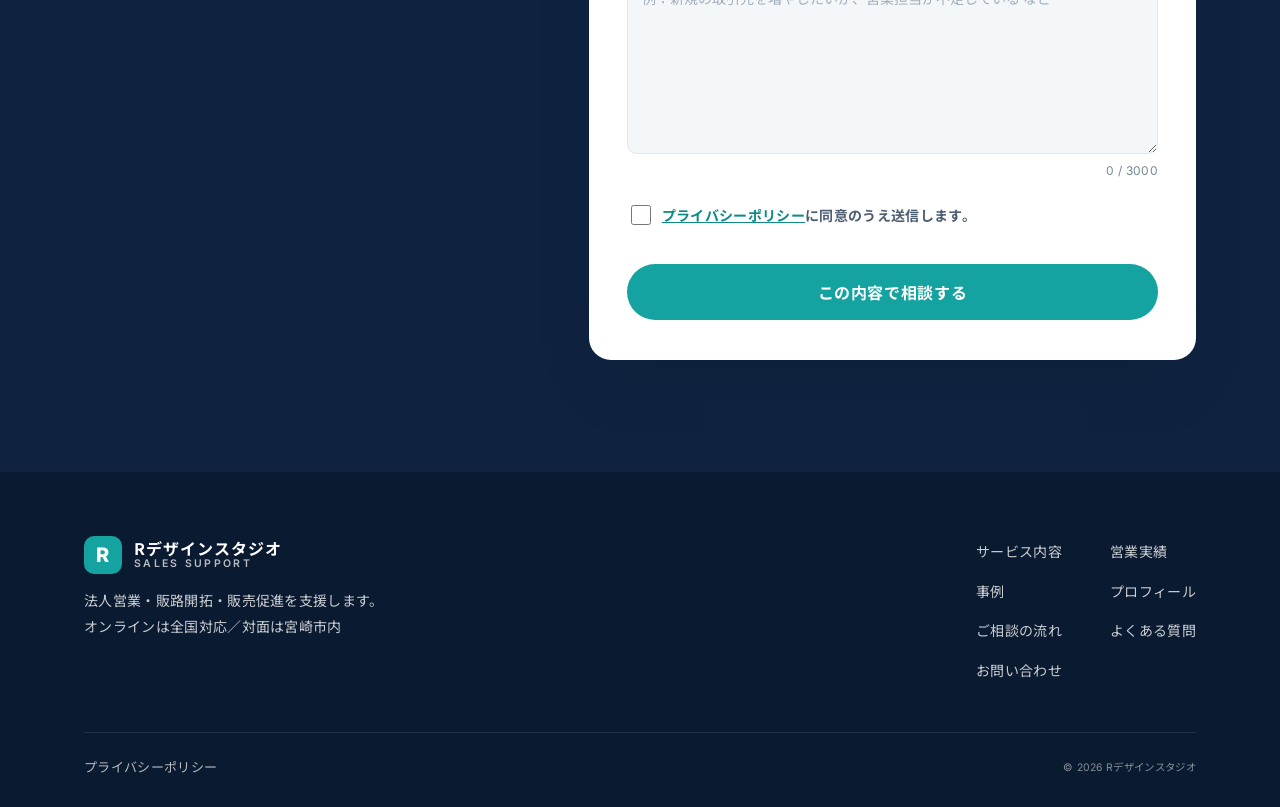
==== commit d8bb2dbb: "食品・ギフト関連の法人営業の実績を「契約確定6社」中心の表示に変更 - ファーストビューの実績カードに「独立後 契約確定 6社」を追加 - 営業実績セクションの主要数値を見積取得8社から契約確定6社に" ====
--- a/index.html
+++ b/index.html
@@ -103,6 +103,10 @@
             </li>
           </ul>
           <p class="hero-card-note">※担当エリアにおける年間売上の実績です。</p>
+          <div class="hero-card-sub-kpi">
+            <p class="hck-label">独立後<span>食品・ギフト関連の法人営業</span></p>
+            <p class="hck-value"><span class="hck-pre">契約確定</span><span class="kpi-num" data-count="6">6</span><span class="kpi-unit">社</span></p>
+          </div>
         </aside>
       </div>
     </section>
@@ -272,13 +276,9 @@
                 <span class="chip">ギフト営業</span>食品・ギフト関連の法人営業
               </p>
               <p class="kpi kpi-md">
-                <span class="kpi-pre">見積取得</span><span class="kpi-num" data-count="8">8</span><span class="kpi-unit">社</span>
+                <span class="kpi-pre">契約確定</span><span class="kpi-num" data-count="6">6</span><span class="kpi-unit">社</span>
               </p>
-              <div class="split-bar" role="img" aria-label="第1回5社、第2回3社、計8社から見積取得">
-                <span class="split split-a" style="--w:62.5%"><em>第1回 5社</em></span>
-                <span class="split split-b" style="--w:37.5%"><em>第2回 3社</em></span>
-              </div>
-              <p class="result-note">※見積を取得した社数です。契約成立件数ではありません。</p>
+              <p class="result-substat"><span>見積取得</span>計8社（第1回5社・第2回3社）</p>
             </div>
 
             <div class="result-block">
@@ -307,7 +307,7 @@
             <li>見積取得</li>
             <li>契約</li>
           </ol>
-          <p class="stage-legend-text">当サイトでは、営業活動の段階を区別して記載しています。「見積取得」は契約成立を意味するものではありません。</p>
+          <p class="stage-legend-text">当サイトでは、営業活動の段階を区別して記載しています。「契約確定」は契約が確定した社数、「見積取得」は見積を提出・取得した社数です。</p>
         </div>
       </div>
     </section>
@@ -343,7 +343,7 @@
             <h3>食品・ギフト関連の法人営業</h3>
             <dl class="case-dl">
               <div><dt>取組</dt><dd>法人へのギフト提案、見積獲得や商談調整</dd></div>
-              <div><dt>実績</dt><dd><strong>計8社から見積取得</strong>（第1回5社、第2回3社）</dd></div>
+              <div><dt>実績</dt><dd><strong>契約確定 6社</strong>（見積取得 計8社）</dd></div>
             </dl>
             <p class="case-link">関連する支援：新規開拓・提案営業</p>
           </article>
@@ -409,7 +409,7 @@
               </li>
               <li>
                 <span class="tl-tag">独立後</span>
-                <p>食品・ギフト関連の法人営業、自治体へのアプローチ、レンタルバイク加盟店開拓営業などに取り組む。写真・動画・Web制作の知見も営業支援に活かしています。</p>
+                <p>食品・ギフト関連の法人営業（契約確定6社）、自治体へのアプローチ、レンタルバイク加盟店開拓営業などに取り組む。写真・動画・Web制作の知見も営業支援に活かしています。</p>
               </li>
             </ol>
           </div>
--- a/assets/css/style.css
+++ b/assets/css/style.css
@@ -226,6 +226,16 @@
 .hero-card-list li { display: flex; align-items: center; gap: 10px; font-size: 14.5px; font-weight: 500; }
 .hero-card-list .icon { color: var(--teal-500); stroke-width: 2.4; }
 .hero-card-note { margin-top: 18px; font-size: 12px; color: var(--ink-mute); }
+.hero-card-sub-kpi {
+  margin-top: 18px; padding: 16px 18px; border-radius: 12px; background: var(--navy-800); color: #fff;
+  display: flex; align-items: center; justify-content: space-between; gap: 8px 16px; flex-wrap: wrap;
+}
+.hck-label { font-size: 13px; font-weight: 700; color: #8ee0dd; line-height: 1.5; }
+.hck-label span { display: block; font-size: 12px; font-weight: 500; color: rgba(255, 255, 255, .75); }
+.hck-value { display: flex; align-items: baseline; gap: 2px; line-height: 1; }
+.hck-pre { font-size: 13px; font-weight: 700; margin-right: 8px; color: rgba(255, 255, 255, .8); }
+.hck-value .kpi-num { font-size: 44px; color: #fff; }
+.hck-value .kpi-unit { font-size: 16px; }
 
 /* KPI numerals */
 .kpi { display: flex; align-items: baseline; flex-wrap: wrap; gap: 4px; margin-top: 10px; color: var(--navy-800); line-height: 1.1; }
@@ -361,19 +371,14 @@
 .kpi-md { color: #fff; margin-top: 12px; }
 .kpi-md .kpi-num { font-size: clamp(52px, 5.2vw, 68px); }
 .kpi-md .kpi-pre { color: rgba(255, 255, 255, .75); }
-.split-bar { display: flex; gap: 4px; margin-top: 14px; height: 34px; }
-.split {
-  position: relative; display: flex; align-items: center; padding: 0 12px;
-  width: var(--w); border-radius: 6px; overflow: hidden; white-space: nowrap;
-  font-size: 12.5px; font-weight: 700;
-  transform: scaleX(0); transform-origin: left; transition: transform 1s var(--ease);
-}
-.split em { font-style: normal; opacity: 0; transition: opacity .4s .9s; }
-.split-a { background: var(--teal-500); }
-.split-b { background: rgba(20, 163, 160, .45); transition-delay: .35s; }
-.is-visible .split { transform: scaleX(1); }
-.is-visible .split em { opacity: 1; }
-.is-visible .split-b em { transition-delay: 1.25s; }
+.result-substat {
+  display: flex; align-items: center; flex-wrap: wrap; gap: 6px 12px; margin-top: 12px;
+  font-size: 14px; color: rgba(255, 255, 255, .78);
+}
+.result-substat span {
+  font-size: 12px; font-weight: 700; padding: 2px 10px; border-radius: 6px;
+  background: rgba(255, 255, 255, .1); color: #fff;
+}
 
 .result-facts { margin-top: 14px; display: grid; gap: 10px; }
 .result-facts li {
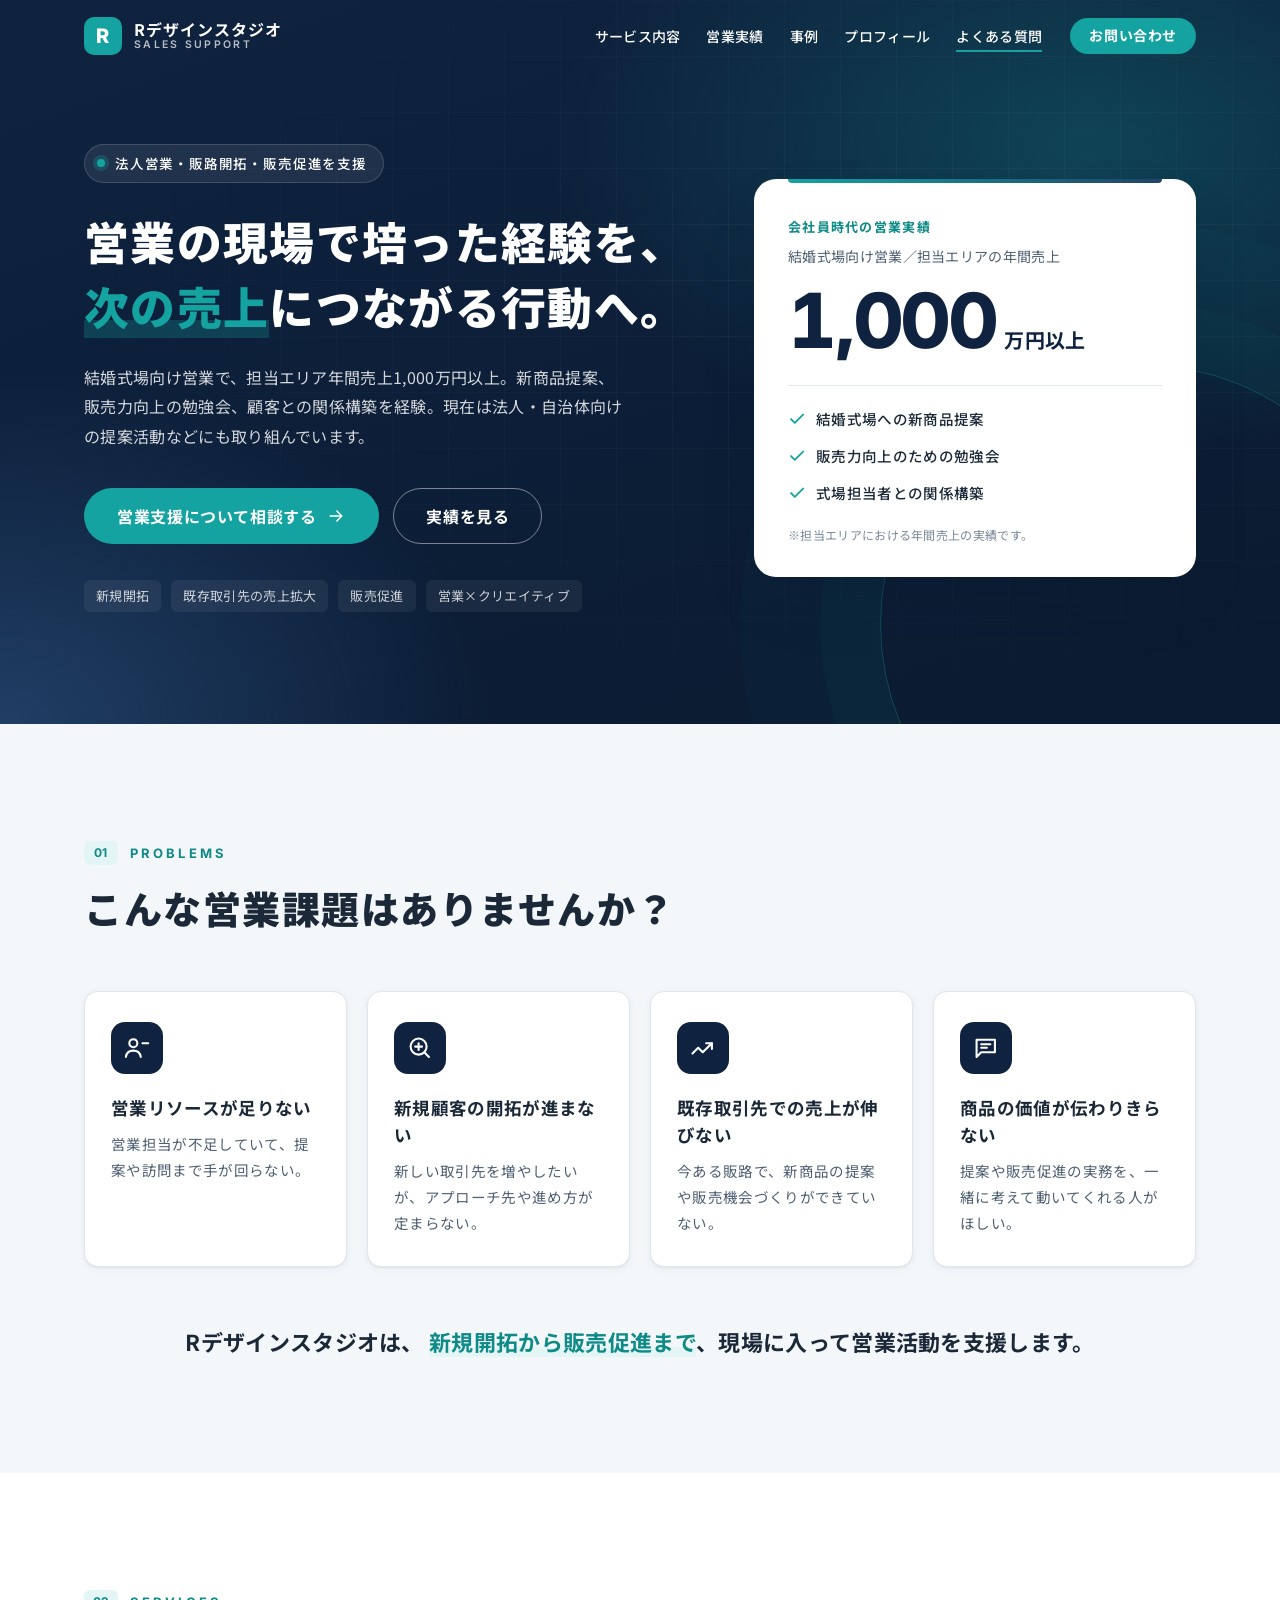
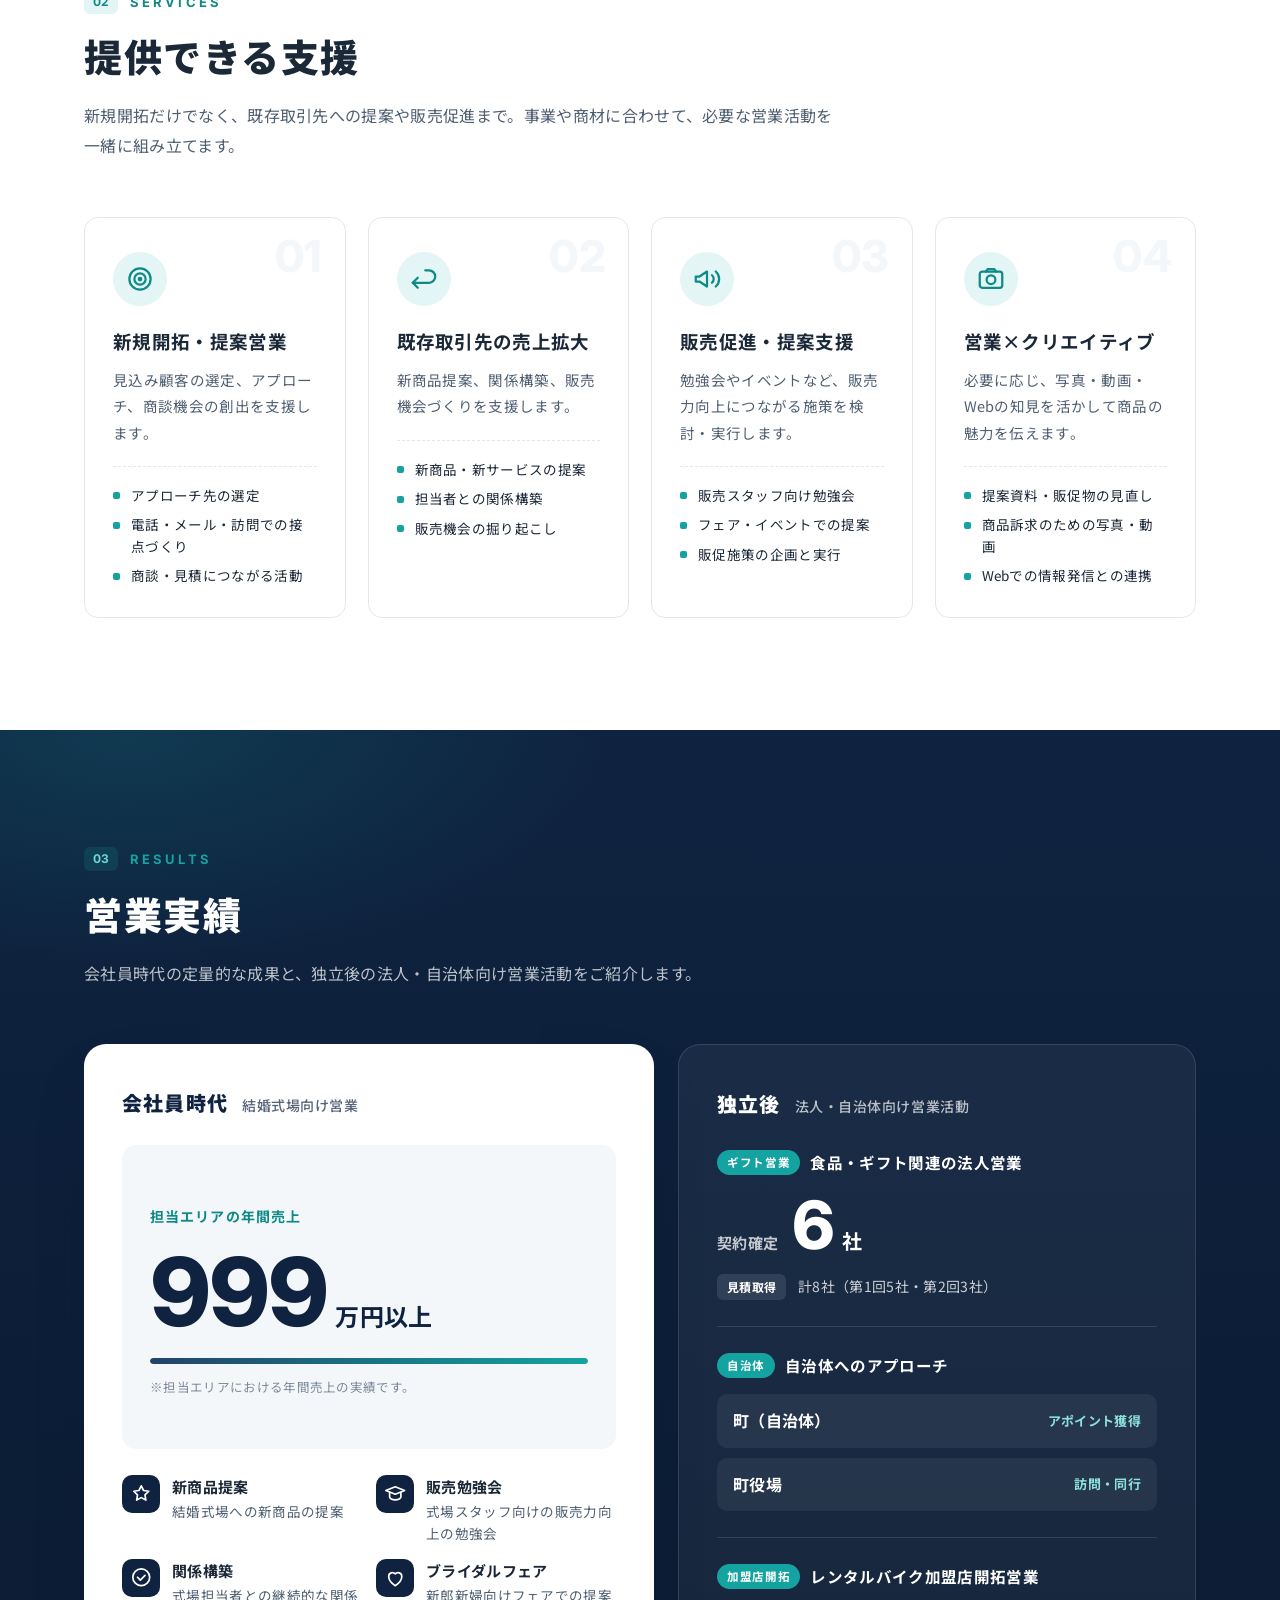
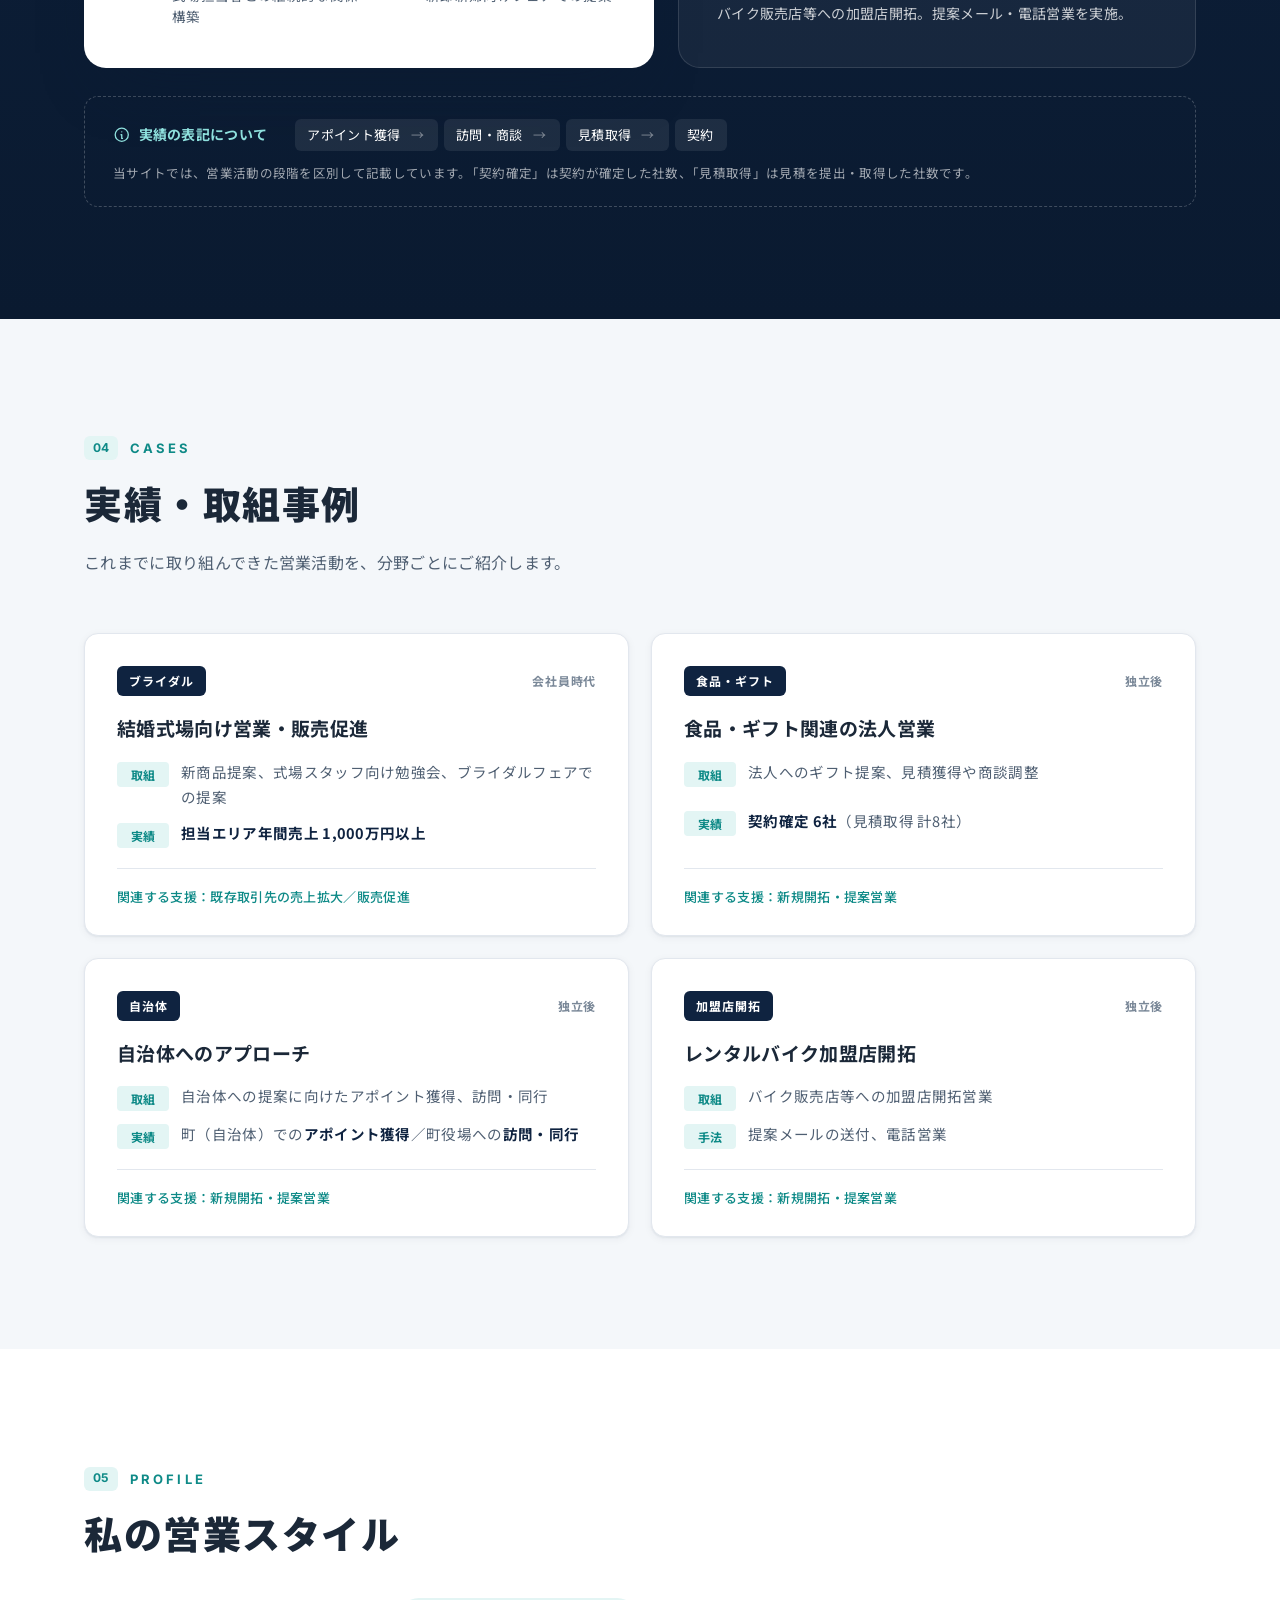
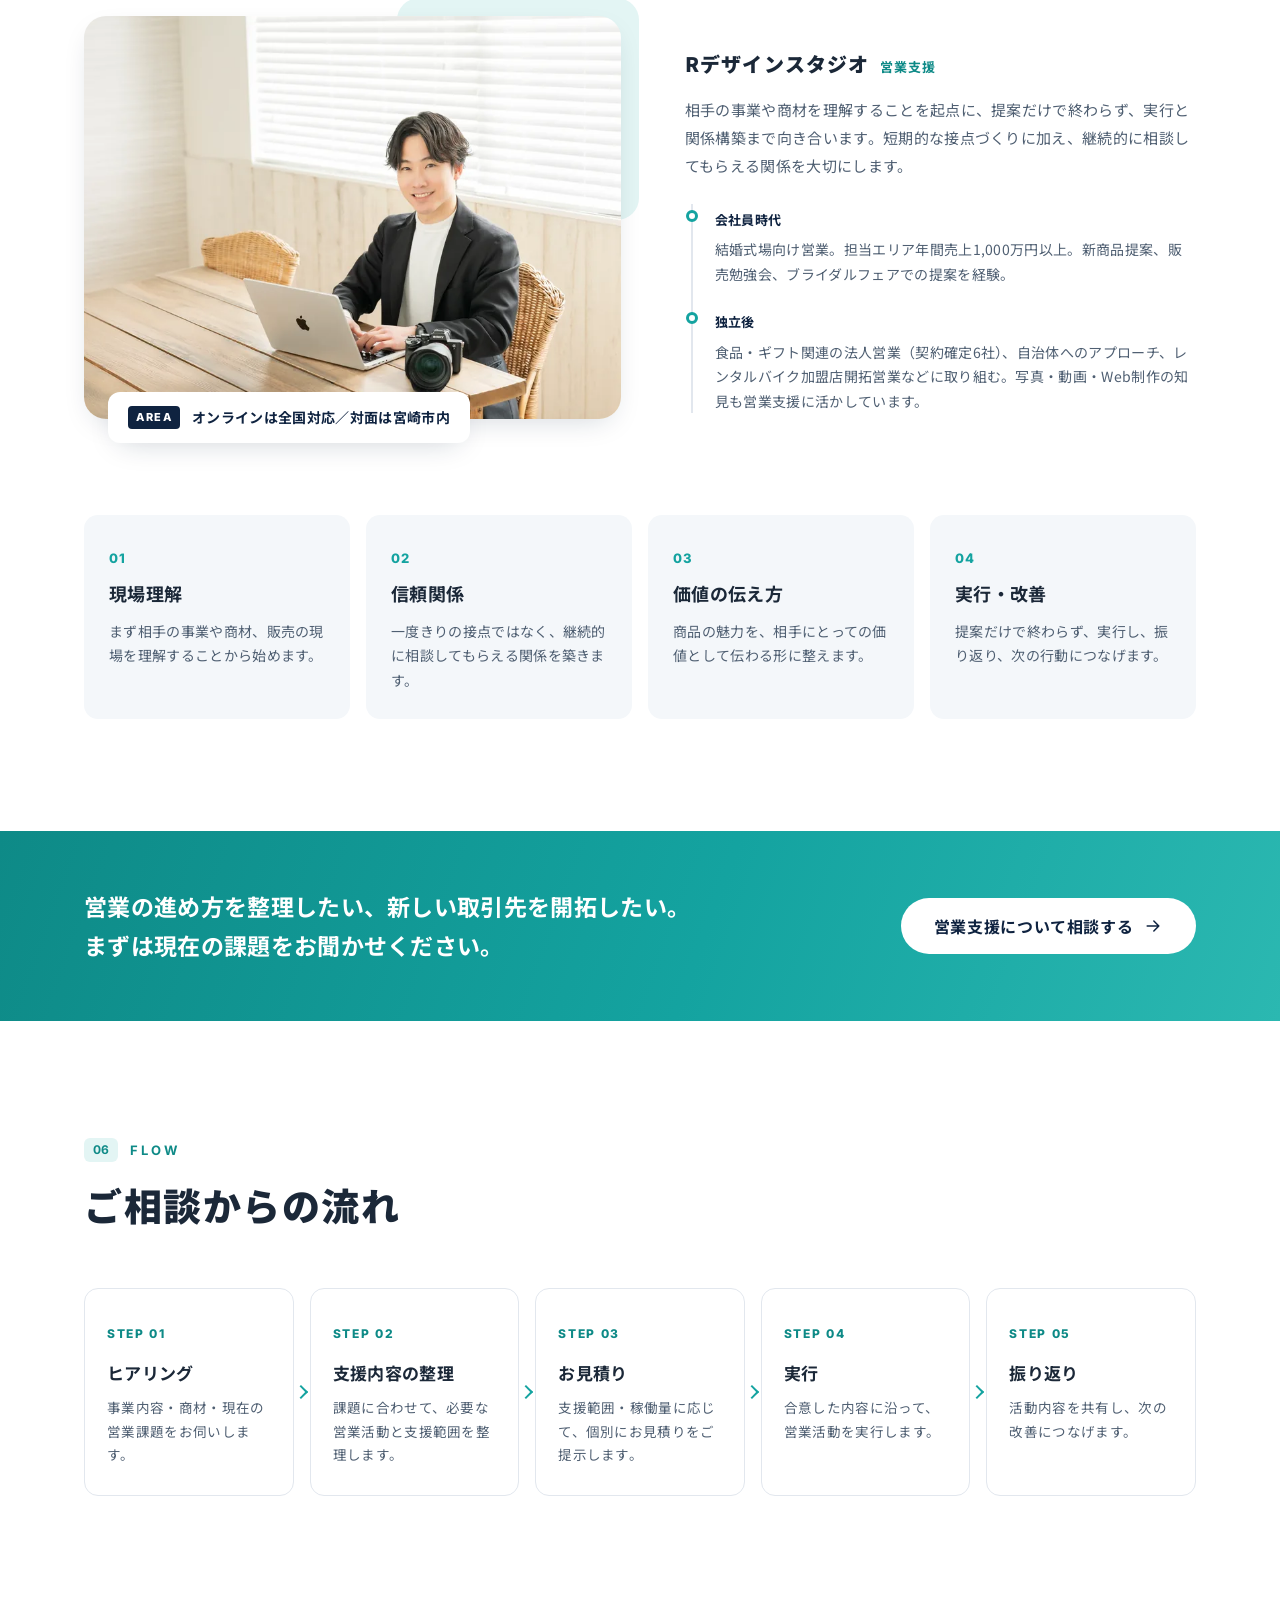
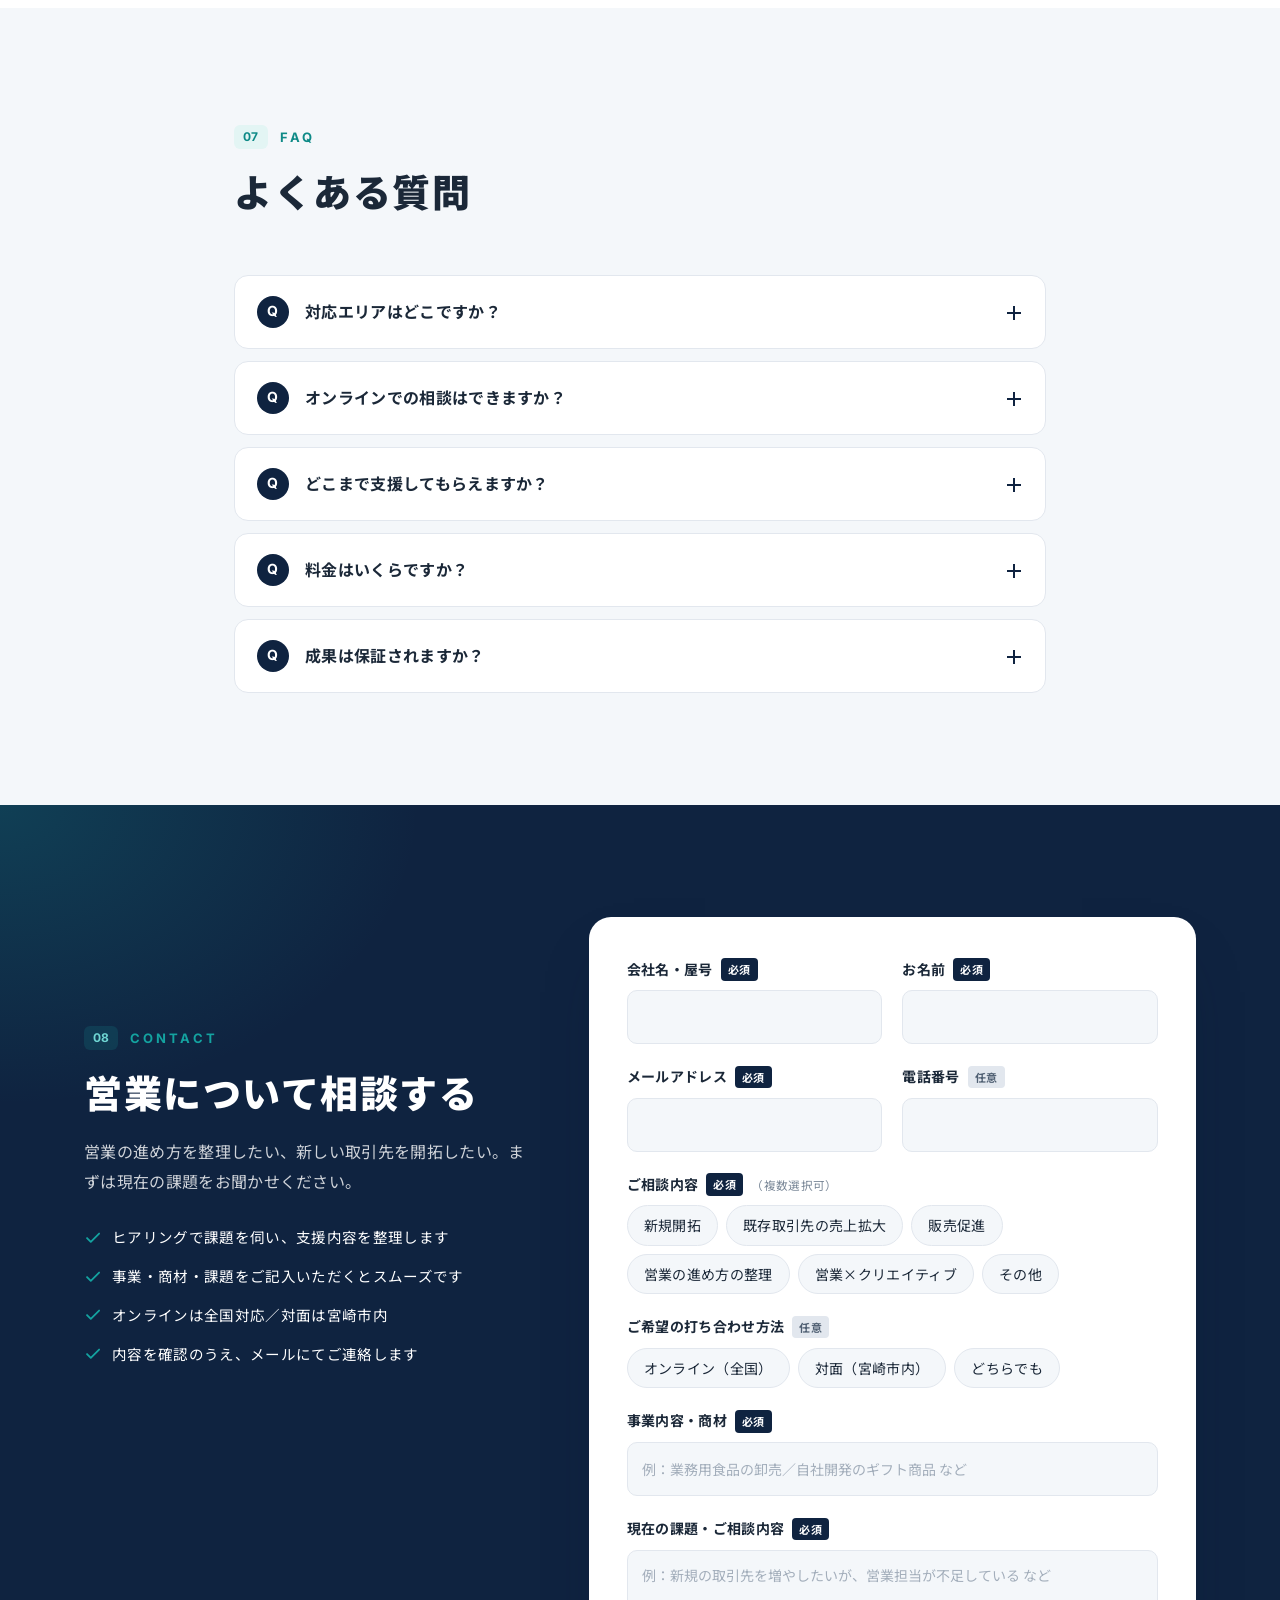
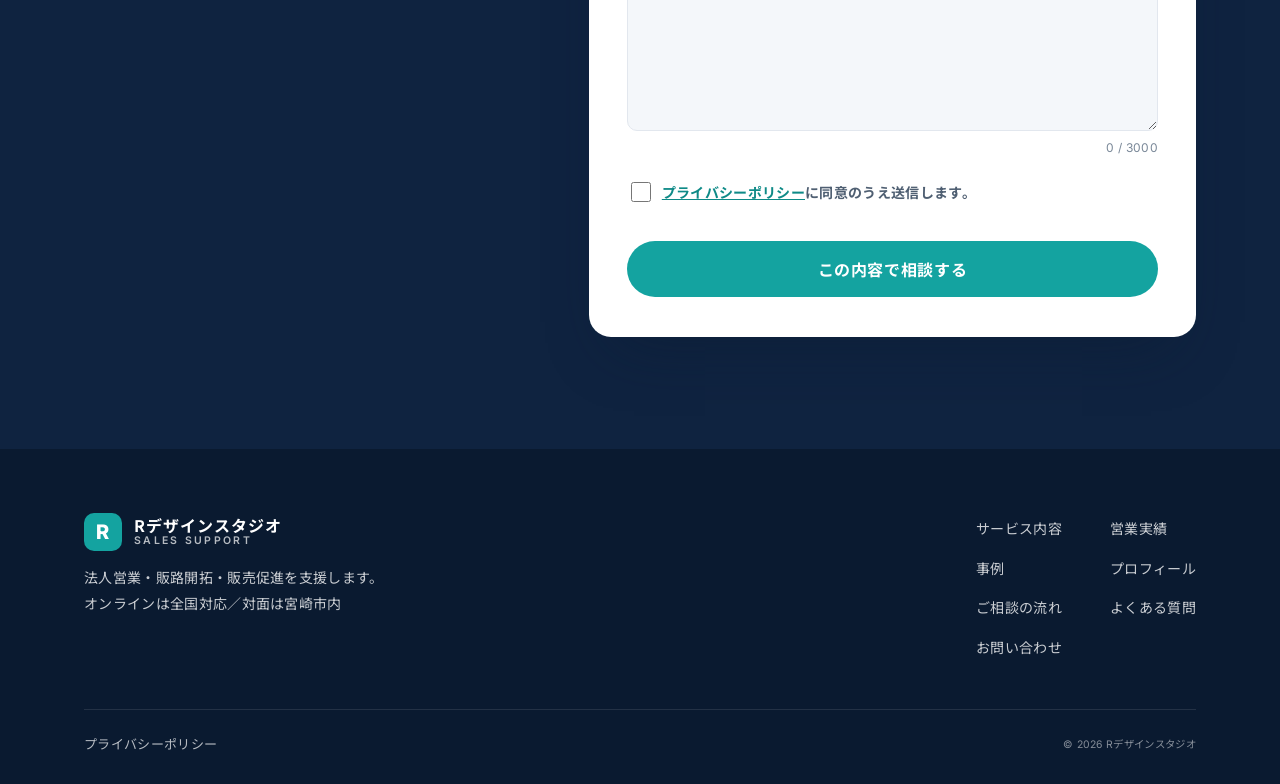
==== commit 1a8210eb: "ファーストビューの実績カードを変更前の表示に戻す 契約確定6社は営業実績・事例・経歴での表示のみとし、 ファーストビューは会社員時代の担当エリア年間売上1,000万円以上のみに戻す。  Co-Auth" ====
--- a/index.html
+++ b/index.html
@@ -103,10 +103,6 @@
             </li>
           </ul>
           <p class="hero-card-note">※担当エリアにおける年間売上の実績です。</p>
-          <div class="hero-card-sub-kpi">
-            <p class="hck-label">独立後<span>食品・ギフト関連の法人営業</span></p>
-            <p class="hck-value"><span class="hck-pre">契約確定</span><span class="kpi-num" data-count="6">6</span><span class="kpi-unit">社</span></p>
-          </div>
         </aside>
       </div>
     </section>
--- a/assets/css/style.css
+++ b/assets/css/style.css
@@ -226,16 +226,6 @@
 .hero-card-list li { display: flex; align-items: center; gap: 10px; font-size: 14.5px; font-weight: 500; }
 .hero-card-list .icon { color: var(--teal-500); stroke-width: 2.4; }
 .hero-card-note { margin-top: 18px; font-size: 12px; color: var(--ink-mute); }
-.hero-card-sub-kpi {
-  margin-top: 18px; padding: 16px 18px; border-radius: 12px; background: var(--navy-800); color: #fff;
-  display: flex; align-items: center; justify-content: space-between; gap: 8px 16px; flex-wrap: wrap;
-}
-.hck-label { font-size: 13px; font-weight: 700; color: #8ee0dd; line-height: 1.5; }
-.hck-label span { display: block; font-size: 12px; font-weight: 500; color: rgba(255, 255, 255, .75); }
-.hck-value { display: flex; align-items: baseline; gap: 2px; line-height: 1; }
-.hck-pre { font-size: 13px; font-weight: 700; margin-right: 8px; color: rgba(255, 255, 255, .8); }
-.hck-value .kpi-num { font-size: 44px; color: #fff; }
-.hck-value .kpi-unit { font-size: 16px; }
 
 /* KPI numerals */
 .kpi { display: flex; align-items: baseline; flex-wrap: wrap; gap: 4px; margin-top: 10px; color: var(--navy-800); line-height: 1.1; }
